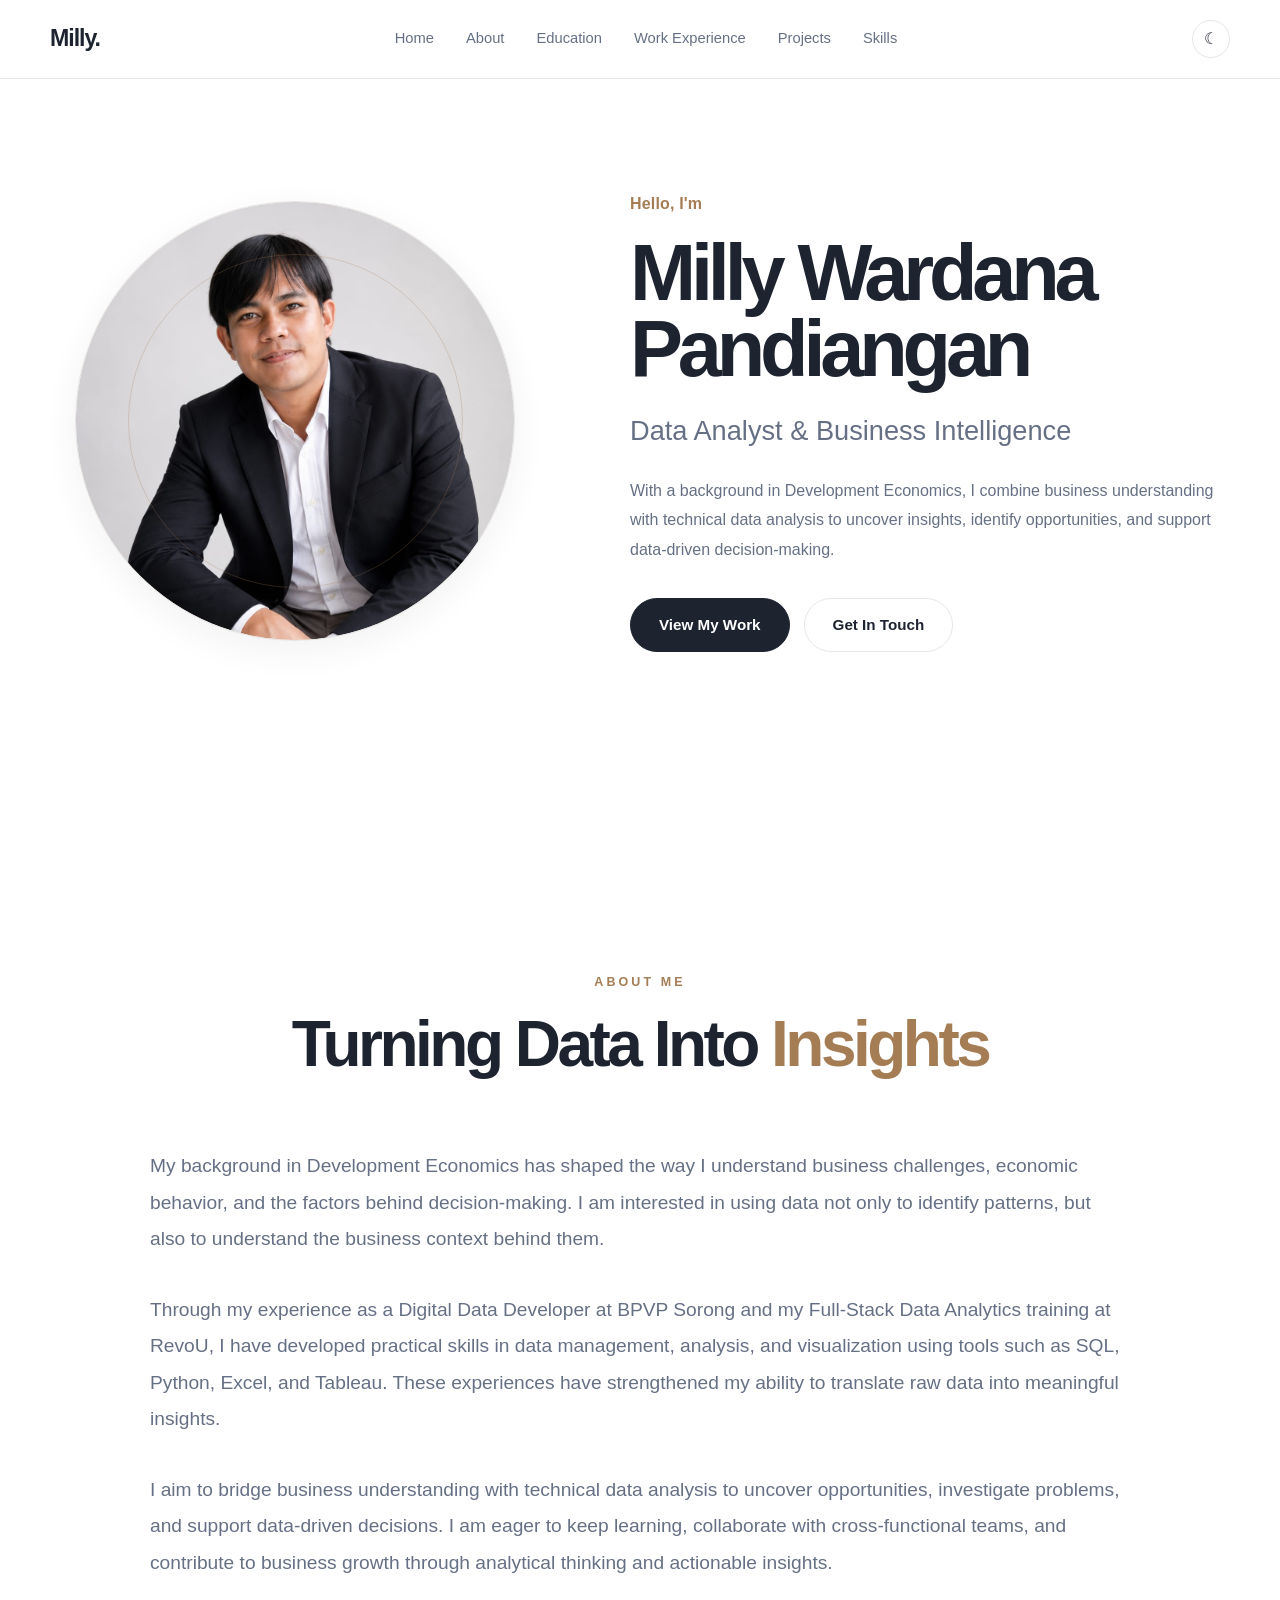
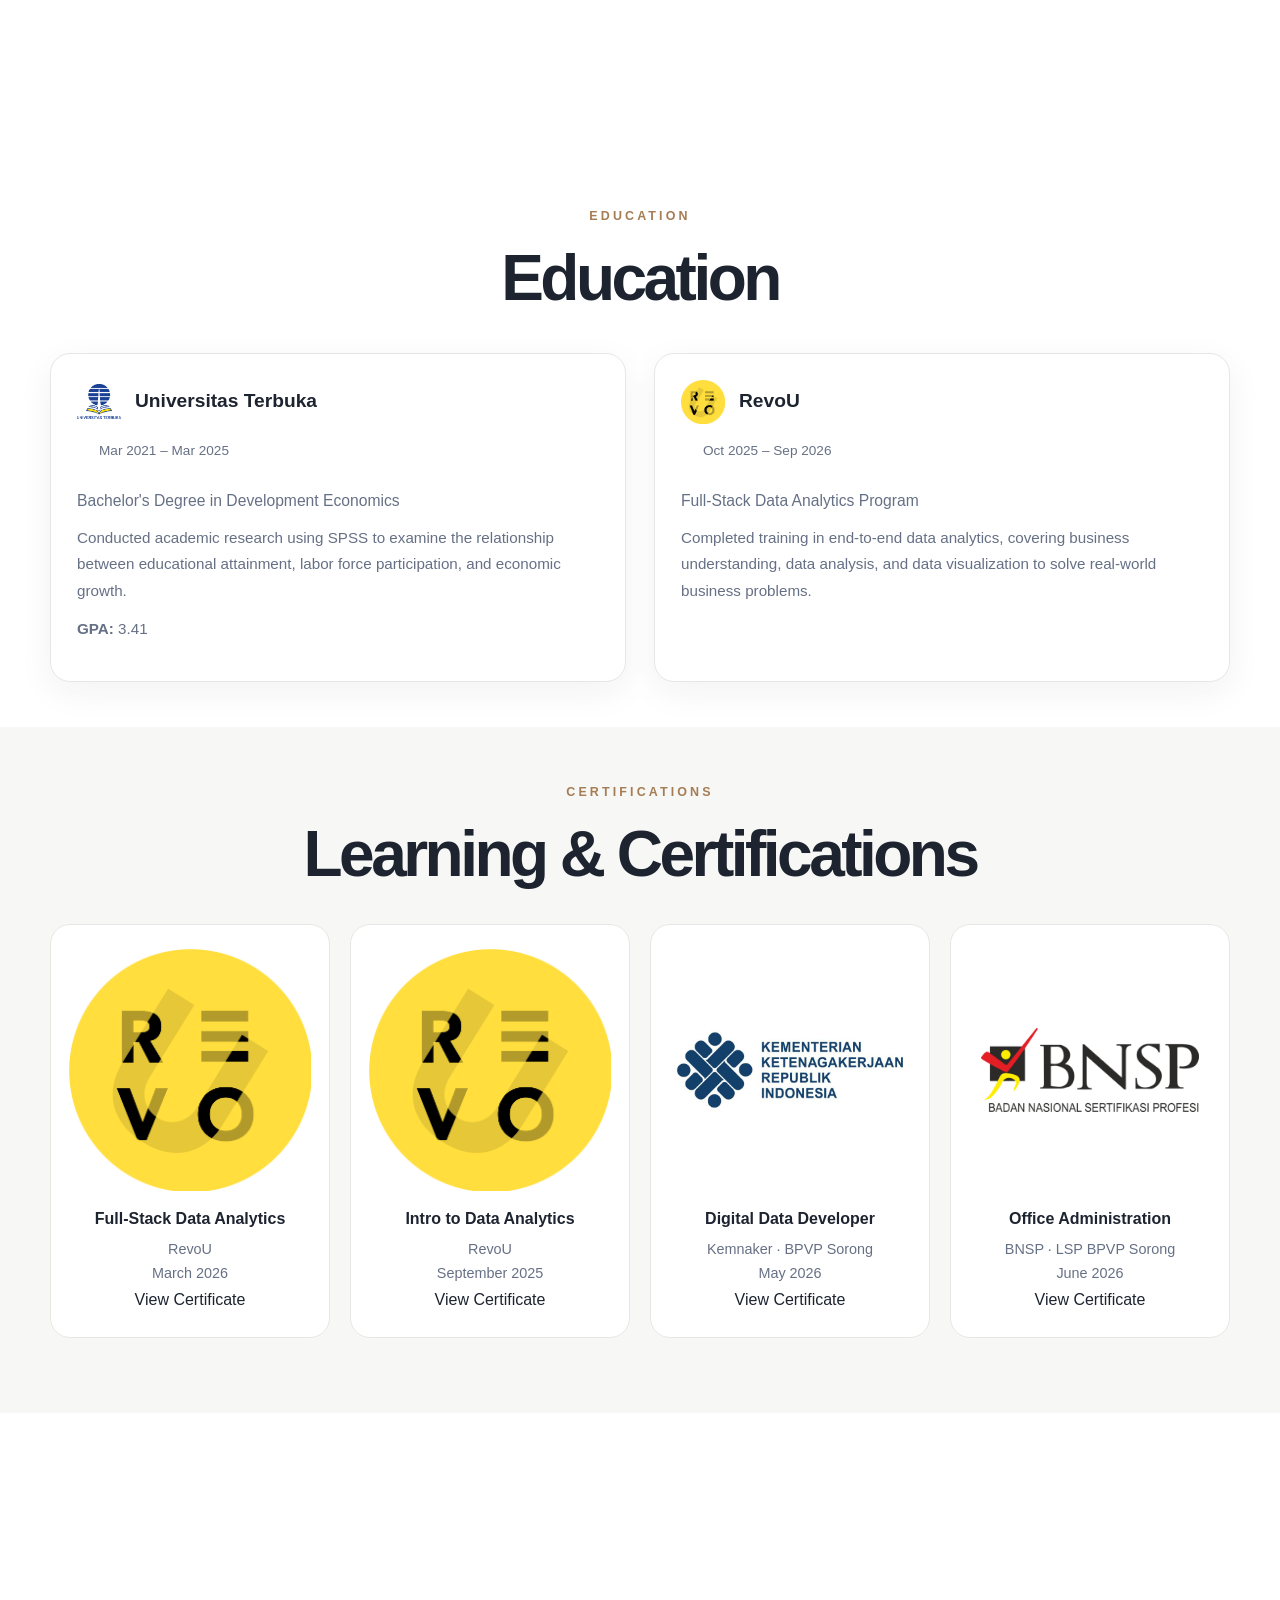
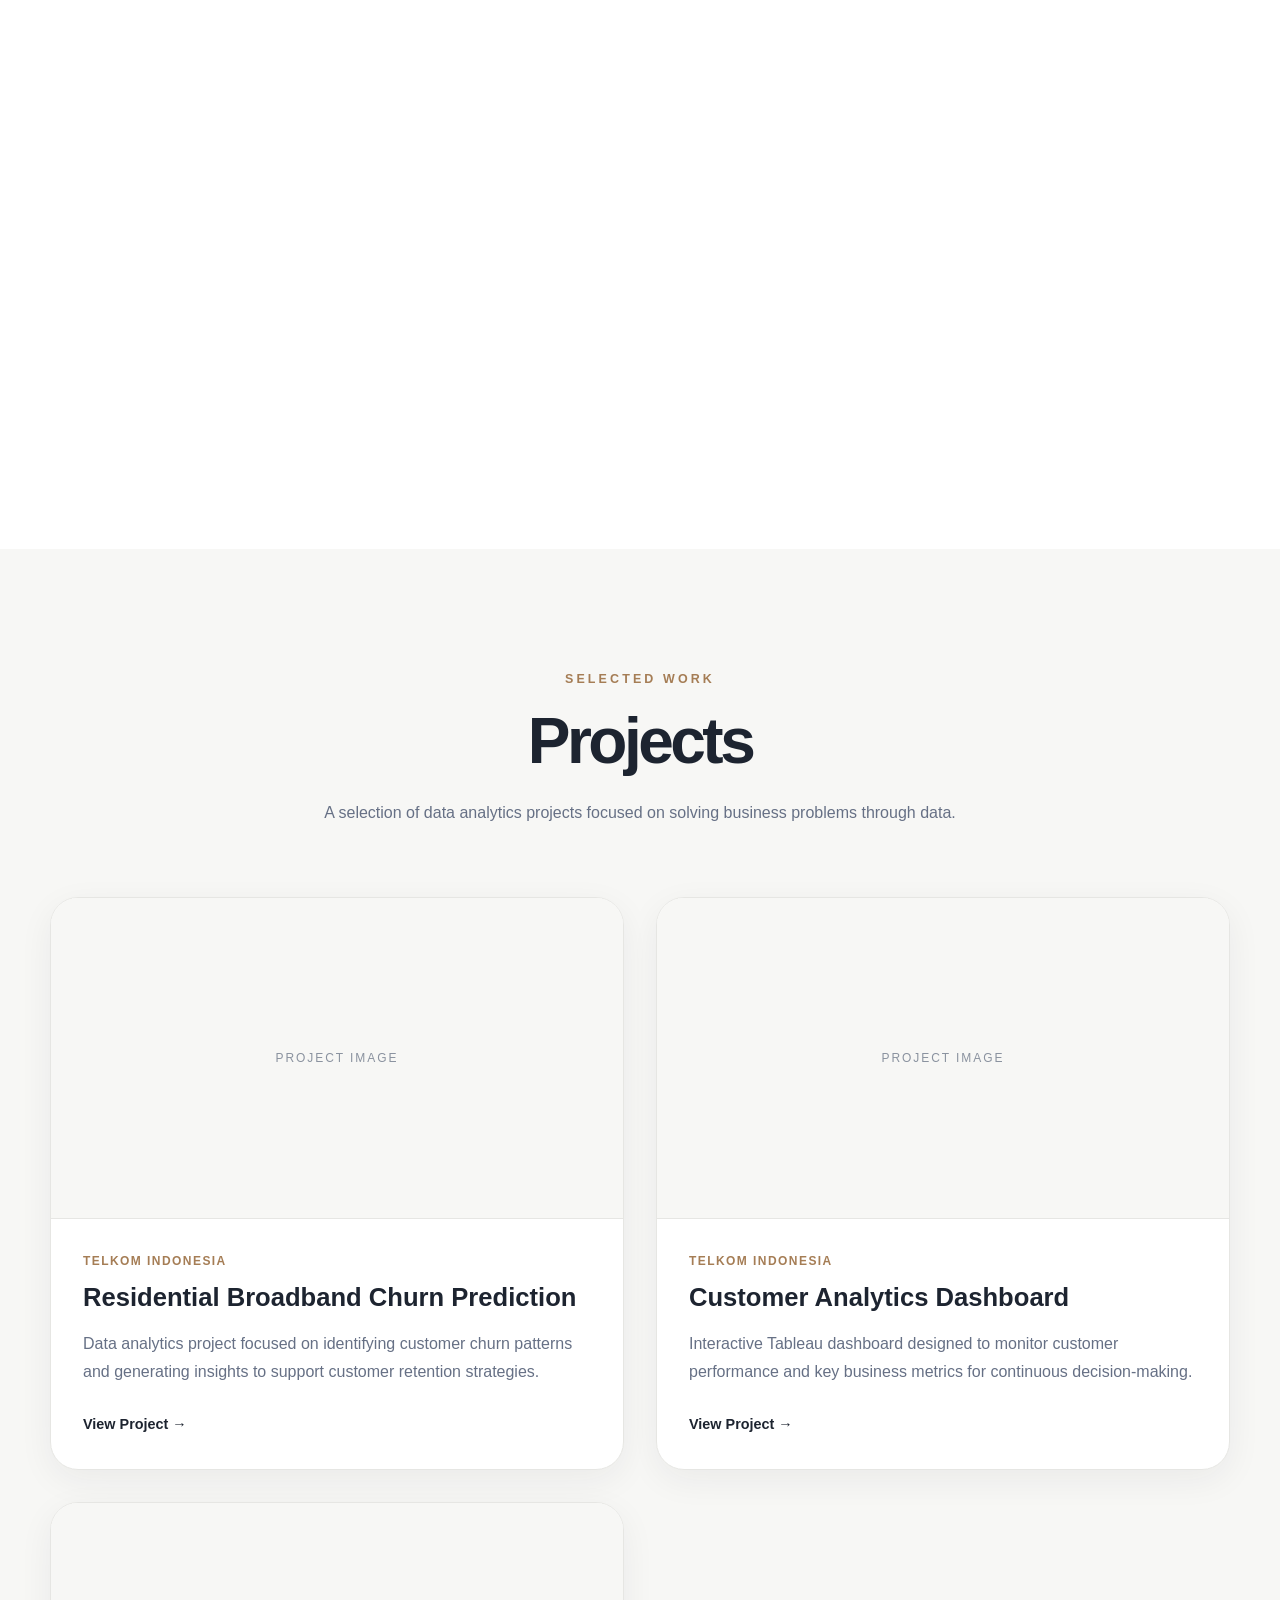
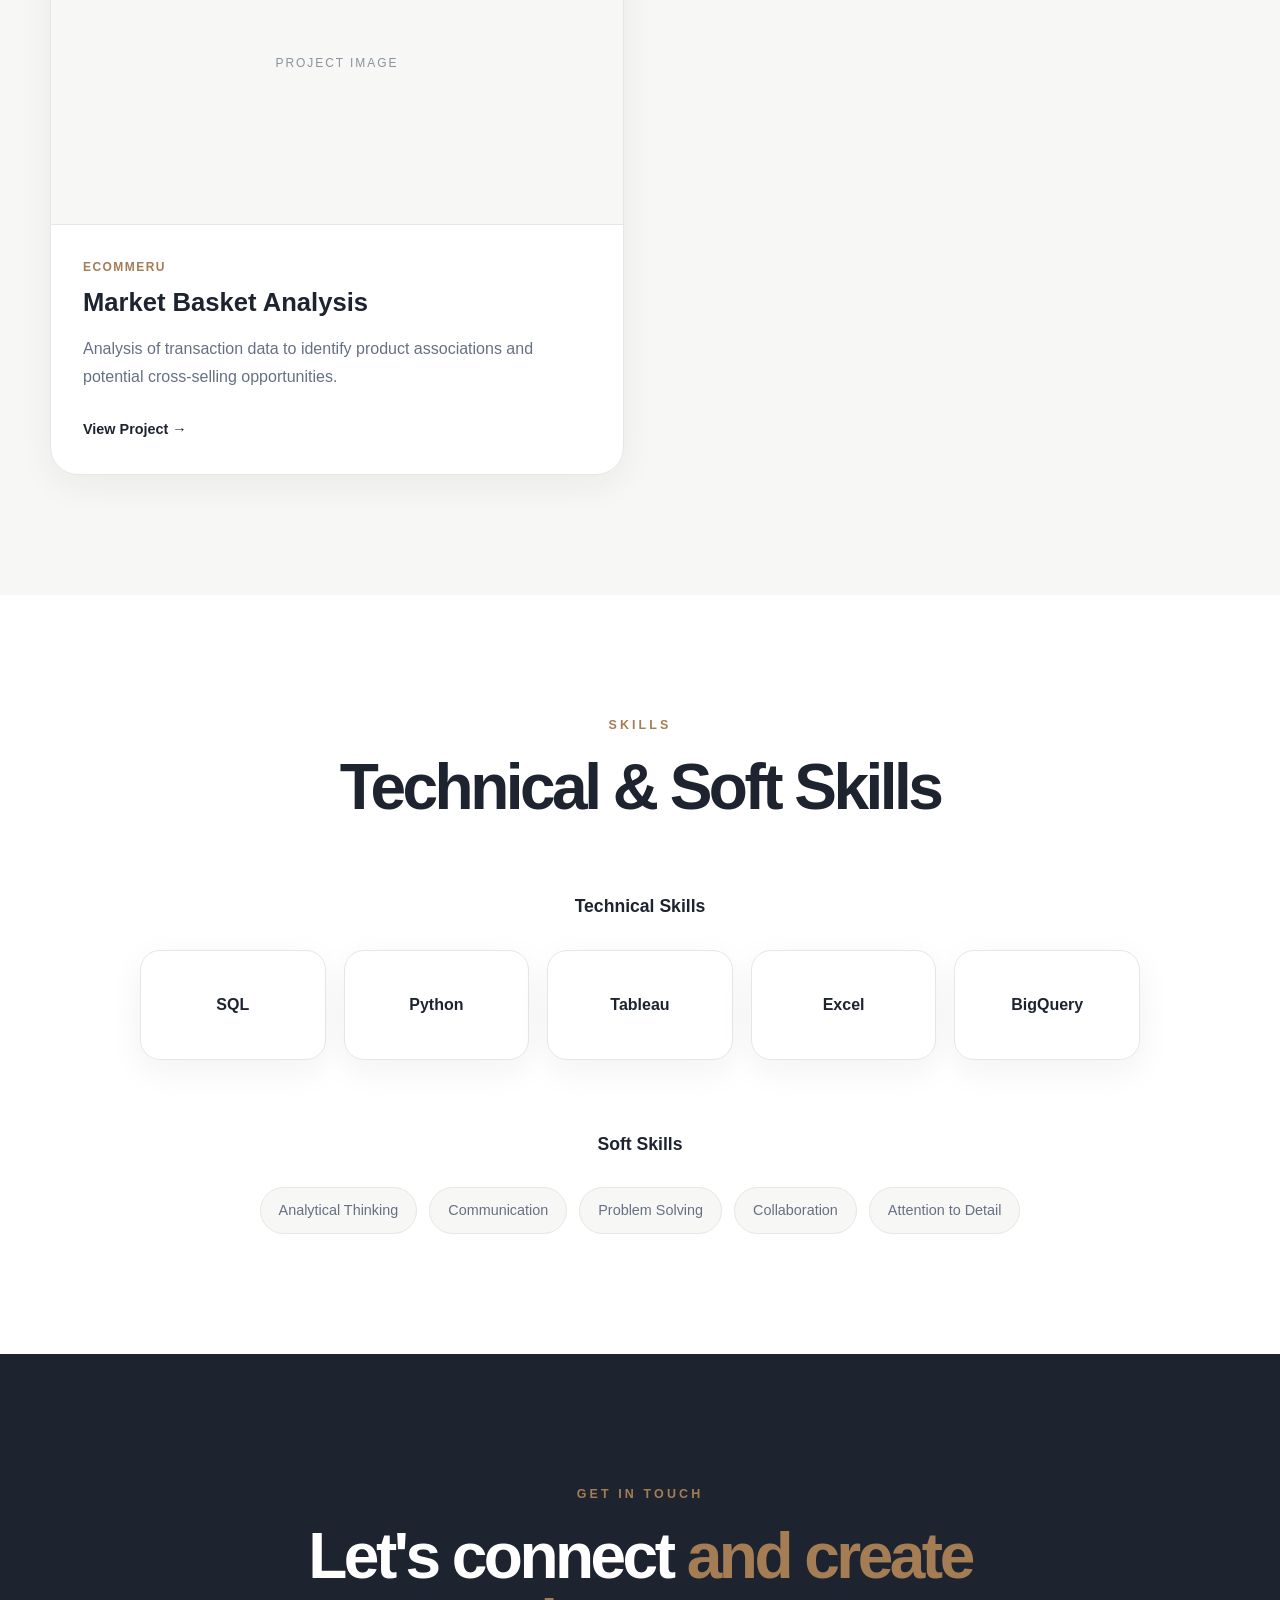
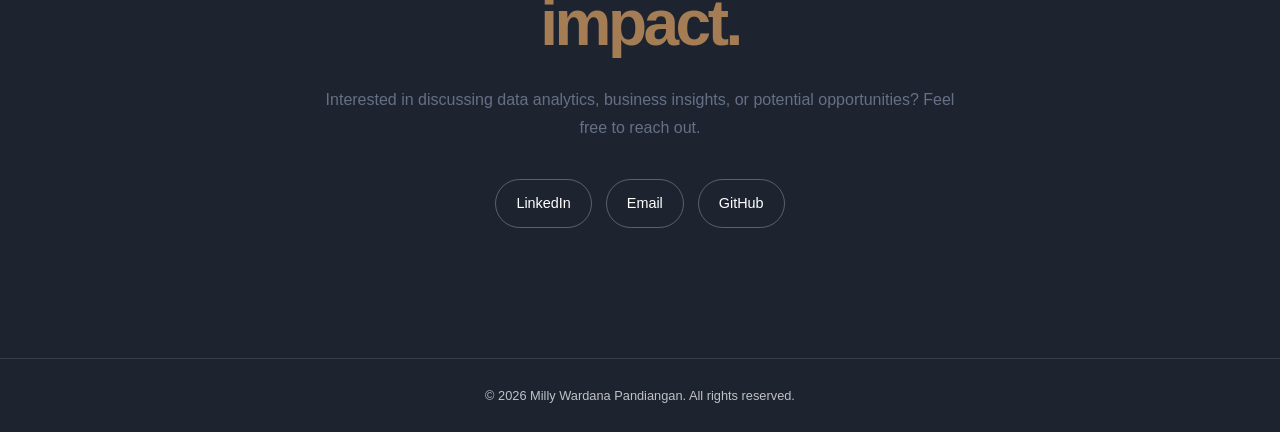
==== index.html @ 0e7d78d5 "Add four certification cards" ====
<!DOCTYPE html>
<html lang="en">

<head>
    <meta charset="UTF-8">

    <meta
        name="viewport"
        content="width=device-width, initial-scale=1.0"
    >

    <meta
        name="description"
        content="Milly Wardana Pandiangan — Data Analyst and Business Analytics portfolio."
    >

    <title>
        Milly Wardana Pandiangan | Data Analyst
    </title>

    <link rel="stylesheet" href="css/style.css">
</head>


<body>

    <!-- =========================================
         NAVIGATION
    ========================================== -->

    <header class="site-header">

        <nav class="navbar">

            <a href="#home" class="logo">
                Milly.
            </a>


            <div class="nav-links" id="navLinks">

                <a href="#home">Home</a>

                <a href="#about">About</a>

                <a href="#education">Education</a>

                <a href="#experience">
                    Work Experience
                </a>

                <a href="#projects">Projects</a>

                <a href="#skills">Skills</a>

            </div>


            <div class="nav-actions">

                <!-- Theme Toggle -->

                <button
                    class="theme-toggle"
                    id="themeToggle"
                    type="button"
                    aria-label="Toggle dark mode"
                >
                    <span class="theme-icon">☾</span>
                </button>


                <!-- Mobile Menu -->

                <button
                    class="menu-toggle"
                    id="menuToggle"
                    type="button"
                    aria-label="Open navigation menu"
                    aria-expanded="false"
                >
                    <span></span>
                    <span></span>
                    <span></span>
                </button>

            </div>

        </nav>

    </header>



    <!-- =========================================
         MAIN CONTENT
    ========================================== -->

    <main>


        <!-- =====================================
             HOME
        ====================================== -->

        <section
            id="home"
            class="hero section"
        >

            <div class="hero-visual">

              <div class="hero-photo">
    <img
        src="assets/images/profile.jpeg"
        alt="Milly Wardana Pandiangan"
        class="profile-image"
    >
</div>

            </div>


            <div class="hero-content">

                
                <p class="hero-greeting">
                    Hello, I'm
                </p>
                
                <h1>
                    Milly Wardana
                    <span>Pandiangan</span>
                </h1>
                
                <h2>
                    Data Analyst &amp; Business Intelligence
                </h2>
                
                <p class="hero-description">
                    With a background in Development Economics, I combine
                    business understanding with technical data analysis
                    to uncover insights, identify opportunities, and
                    support data-driven decision-making.
                </p>


                <div class="hero-actions">

                    <a
                        href="#projects"
                        class="button button-primary"
                    >
                        View My Work
                    </a>


                    <a
                        href="#contact"
                        class="button button-secondary"
                    >
                        Get In Touch
                    </a>

                </div>

            </div>

        </section>


        
        <!-- =====================================
                     ABOUT
            ====================================== -->
        
        <section
            id="about"
            class="section about-section"
        >
        
            <div class="section-heading">
        
                <p class="section-label">
                    ABOUT ME
                </p>
        
                <h2>
                    Turning Data Into
                    <span>Insights</span>
                </h2>
        
            </div>
        
            <div class="about-content">
        
                <p>
                    My background in Development Economics has shaped the way
                    I understand business challenges, economic behavior, and
                    the factors behind decision-making. I am interested in
                    using data not only to identify patterns, but also to
                    understand the business context behind them.
                </p>
        
                <p>
                    Through my experience as a Digital Data Developer at
                    BPVP Sorong and my Full-Stack Data Analytics training
                    at RevoU, I have developed practical skills in data
                    management, analysis, and visualization using tools such
                    as SQL, Python, Excel, and Tableau. These experiences
                    have strengthened my ability to translate raw data
                    into meaningful insights.
                </p>
        
                <p>
                    I aim to bridge business understanding with technical
                    data analysis to uncover opportunities, investigate
                    problems, and support data-driven decisions. I am eager
                    to keep learning, collaborate with cross-functional
                    teams, and contribute to business growth through
                    analytical thinking and actionable insights.
                </p>
        
            </div>
        
        </section>

        
        <!-- =====================================
                     EDUCATION
        ===================================== -->
        
        <section
            id="education"
            class="section education-section"
        >
        
            <div class="section-heading">
        
                <p class="section-label">
                    EDUCATION
                </p>
        
                <h2>
                    Education
                </h2>
        
            </div>
        
            <div class="education-grid">
        
                <!-- UNIVERSITAS TERBUKA -->
        
                <article class="education-card">
                
                    <div class="card-content">
                
                        <div class="education-institution">
                
                            <img
                                src="assets/images/2549px-Logo_Universitas_Terbuka.svg.png"
                                alt="Universitas Terbuka logo"
                                class="education-logo"
                            >
                
                            <p class="card-institution">
                                Universitas Terbuka
                            </p>
                
                        </div>
                
                        <div class="card-top">
                
                            <span class="card-period">
                                <i class="fa-regular fa-calendar-days"
                                   aria-hidden="true"></i>
                                Mar 2021 – Mar 2025
                            </span>
                
                        </div>
                
                        <h3>
                            Bachelor's Degree in Development Economics
                        </h3>
                
                        <p class="card-description">
                            Conducted academic research using SPSS to
                            examine the relationship between educational
                            attainment, labor force participation, and
                            economic growth.
                        </p>
                
                        <p class="card-description">
                            <strong>GPA:</strong> 3.41
                        </p>
                
                    </div>
                
                </article>
        
        
                <!-- REVOU -->
        
                <article class="education-card">
        
                    <div class="card-content">
        
                        <div class="education-institution">
        
                            <img
                                src="assets/images/Logo-RevoU-5.png"
                                alt="RevoU logo"
                                class="education-logo"
                            >
        
                            <p class="card-institution">
                                RevoU
                            </p>
        
                        </div>

                         <div class="card-top">
        
                        <span class="card-period">
                            <i class="fa-regular fa-calendar-days"
                               aria-hidden="true"></i>
                            Oct 2025 – Sep 2026
                        </span>
        
                    </div>
        
                        <h3>
                            Full-Stack Data Analytics Program
                        </h3>
        
                        <p class="card-description">
                            Completed training in end-to-end data analytics,
                            covering business understanding, data analysis,
                            and data visualization to solve real-world
                            business problems.
                        </p>
        
                    </div>
        
                </article>
        
            </div>
        
        </section>

        
        <!-- =====================================
                     CERTIFICATIONS
        ===================================== -->
        
        <section
            id="certifications"
            class="section certifications-section"
        >
        
            <div class="section-heading">
        
                <p class="section-label">
                    CERTIFICATIONS
                </p>
        
                <h2>
                    Learning &amp;
                    Certifications
                </h2>
        
            </div>
        
            <div class="certifications-grid">
        
                <!-- FULL-STACK DATA ANALYTICS -->
        
                <article class="certification-card">
        
                    <img
                        src="assets/images/Logo-RevoU-5.png"
                        alt="RevoU logo"
                        class="certification-logo"
                    >
        
                    <div class="certification-content">
        
                        <h3>
                            Full-Stack Data Analytics
                        </h3>
        
                        <p class="certification-issuer">
                            RevoU
                        </p>
        
                        <p class="certification-date">
                            March 2026
                        </p>
        
                        <a
                            href="assets/certificates/certificate-fsda-revou.pdf"
                            target="_blank"
                            rel="noopener noreferrer"
                            class="certification-link"
                        >
                            View Certificate
                        </a>
        
                    </div>
        
                </article>
        
        
                <!-- INTRO TO DATA ANALYTICS -->
        
                <article class="certification-card">
        
                    <img
                        src="assets/images/Logo-RevoU-5.png"
                        alt="RevoU logo"
                        class="certification-logo"
                    >
        
                    <div class="certification-content">
        
                        <h3>
                            Intro to Data Analytics
                        </h3>
        
                        <p class="certification-issuer">
                            RevoU
                        </p>
        
                        <p class="certification-date">
                            September 2025
                        </p>
        
                        <a
                            href="assets/certificates/certificate-intro-data-analytics-revou.pdf"
                            target="_blank"
                            rel="noopener noreferrer"
                            class="certification-link"
                        >
                            View Certificate
                        </a>
        
                    </div>
        
                </article>
        
        
                <!-- DIGITAL DATA DEVELOPER -->
        
                <article class="certification-card">
        
                    <img
                        src="assets/images/logo%20kemnaker.jpg"
                        alt="Kemnaker logo"
                        class="certification-logo"
                    >
        
                    <div class="certification-content">
        
                        <h3>
                            Digital Data Developer
                        </h3>
        
                        <p class="certification-issuer">
                            Kemnaker · BPVP Sorong
                        </p>
        
                        <p class="certification-date">
                            May 2026
                        </p>
        
                        <a
                            href="assets/certificates/certificate-digital-data-developer.pdf"
                            target="_blank"
                            rel="noopener noreferrer"
                            class="certification-link"
                        >
                            View Certificate
                        </a>
        
                    </div>
        
                </article>
        
        
                <!-- OFFICE ADMINISTRATION -->
        
                <article class="certification-card">
        
                    <img
                        src="assets/images/logo-bnsp.png"
                        alt="BNSP logo"
                        class="certification-logo"
                    >
        
                    <div class="certification-content">
        
                        <h3>
                            Office Administration
                        </h3>
        
                        <p class="certification-issuer">
                            BNSP · LSP BPVP Sorong
                        </p>
        
                        <p class="certification-date">
                            June 2026
                        </p>
        
                        <a
                            href="assets/certificates/certificate-office-administration-bnsp.pdf"
                            target="_blank"
                            rel="noopener noreferrer"
                            class="certification-link"
                        >
                            View Certificate
                        </a>
        
                    </div>
        
                </article>
        
            </div>
        
        </section>


        <!-- =====================================
             WORK EXPERIENCE
        ====================================== -->

        <section
            id="experience"
            class="section experience-section"
        >

            <div class="section-heading">

                <p class="section-label">
                    WORK EXPERIENCE
                </p>

                <h2>
                    Professional Experience
                </h2>

            </div>


            <div class="experience-list">


                <article class="experience-item">

                    <div class="experience-date">
                        <span>
                            EXPERIENCE
                        </span>
                    </div>


                    <div class="experience-content">

                        <p class="experience-period">
                            National Internship Program
                        </p>

                        <h3>
                            Digital Data Developer
                        </h3>

                        <p class="experience-company">
                            BPVP Sorong — Kementerian Ketenagakerjaan
                        </p>


                        <p class="experience-description">
                            Managed recruitment and training data,
                            supported data-related administrative processes,
                            and analyzed satisfaction survey responses to
                            help stakeholders review service quality trends
                            and participant demographics.
                        </p>

                    </div>

                </article>


            </div>

        </section>



        <!-- =====================================
             PROJECTS
        ====================================== -->

        <section
            id="projects"
            class="section projects-section"
        >

            <div class="section-heading">

                <p class="section-label">
                    SELECTED WORK
                </p>

                <h2>
                    Projects
                </h2>

                <p class="section-description">
                    A selection of data analytics projects focused on
                    solving business problems through data.
                </p>

            </div>


            <div class="projects-grid">


                <!-- Project 1 -->

                <article class="project-card">

                    <div class="project-image">

                        <span>
                            PROJECT IMAGE
                        </span>

                    </div>


                    <div class="project-content">

                        <p class="project-category">
                            Telkom Indonesia
                        </p>

                        <h3>
                            Residential Broadband
                            Churn Prediction
                        </h3>

                        <p>
                            Data analytics project focused on identifying
                            customer churn patterns and generating insights
                            to support customer retention strategies.
                        </p>


                        <a
                            href="#"
                            class="project-link"
                        >
                            View Project →
                        </a>

                    </div>

                </article>



                <!-- Project 2 -->

                <article class="project-card">

                    <div class="project-image">

                        <span>
                            PROJECT IMAGE
                        </span>

                    </div>


                    <div class="project-content">

                        <p class="project-category">
                            Telkom Indonesia
                        </p>

                        <h3>
                            Customer Analytics
                            Dashboard
                        </h3>

                        <p>
                            Interactive Tableau dashboard designed to
                            monitor customer performance and key business
                            metrics for continuous decision-making.
                        </p>


                        <a
                            href="#"
                            class="project-link"
                        >
                            View Project →
                        </a>

                    </div>

                </article>



                <!-- Project 3 -->

                <article class="project-card">

                    <div class="project-image">

                        <span>
                            PROJECT IMAGE
                        </span>

                    </div>


                    <div class="project-content">

                        <p class="project-category">
                            EcommerU
                        </p>

                        <h3>
                            Market Basket Analysis
                        </h3>

                        <p>
                            Analysis of transaction data to identify
                            product associations and potential
                            cross-selling opportunities.
                        </p>


                        <a
                            href="#"
                            class="project-link"
                        >
                            View Project →
                        </a>

                    </div>

                </article>


            </div>

        </section>



        <!-- =====================================
             SKILLS
        ====================================== -->

        <section
            id="skills"
            class="section skills-section"
        >

            <div class="section-heading">

                <p class="section-label">
                    SKILLS
                </p>

                <h2>
                    Technical &amp;
                    Soft Skills
                </h2>

            </div>


            <div class="skills-group">

                <h3>
                    Technical Skills
                </h3>


                <div class="technical-skills">

                    <div class="skill-item">
                        <span>SQL</span>
                    </div>

                    <div class="skill-item">
                        <span>Python</span>
                    </div>

                    <div class="skill-item">
                        <span>Tableau</span>
                    </div>

                    <div class="skill-item">
                        <span>Excel</span>
                    </div>

                    <div class="skill-item">
                        <span>BigQuery</span>
                    </div>

                </div>

            </div>


            <div class="skills-group">

                <h3>
                    Soft Skills
                </h3>


                <div class="soft-skills">

                    <span>
                        Analytical Thinking
                    </span>

                    <span>
                        Communication
                    </span>

                    <span>
                        Problem Solving
                    </span>

                    <span>
                        Collaboration
                    </span>

                    <span>
                        Attention to Detail
                    </span>

                </div>

            </div>

        </section>



        <!-- =====================================
             CONTACT
        ====================================== -->

        <section
            id="contact"
            class="contact-section"
        >

            <div class="contact-content">

                <p class="section-label">
                    GET IN TOUCH
                </p>


                <h2>
                    Let's connect
                    <span>and create impact.</span>
                </h2>


                <p>
                    Interested in discussing data analytics,
                    business insights, or potential opportunities?
                    Feel free to reach out.
                </p>


                <div class="contact-links">

                    <a
                        href="https://www.linkedin.com/in/millypandiangan"
                        target="_blank"
                        rel="noopener noreferrer"
                    >
                        LinkedIn
                    </a>


                    <a
                        href="mailto:your-email@example.com"
                    >
                        Email
                    </a>


                    <a
                        href="https://github.com/millypandiangan-coder"
                        target="_blank"
                        rel="noopener noreferrer"
                    >
                        GitHub
                    </a>

                </div>

            </div>

        </section>

    </main>



    <!-- =========================================
         FOOTER
    ========================================== -->

    <footer class="site-footer">

        <p>
            © 2026 Milly Wardana Pandiangan.
            All rights reserved.
        </p>

    </footer>



    <!-- =========================================
         JAVASCRIPT
    ========================================== -->

    <script src="js/script.js"></script>

</body>

</html>
---- css/style.css ----
/* =========================================
   MILLY PORTFOLIO
   DESIGN SYSTEM
========================================= */


/* =========================================
   1. ROOT VARIABLES — LIGHT MODE
========================================= */

:root {

    /* ---------- Colors ---------- */

    --bg-main: #ffffff;
    --bg-soft: #f7f7f5;
    --bg-card: #ffffff;

    --text-main: #1d2430;
    --text-soft: #667085;
    --text-light: #8a929f;

    --accent: #a57d55;
    --accent-soft: #f1e9df;

    --border: #e6e6e3;

    --nav-bg: rgba(255, 255, 255, 0.92);


    /* ---------- Shadows ---------- */

    --shadow-soft:
        0 10px 35px rgba(29, 36, 48, 0.06);

    --shadow-card:
        0 14px 40px rgba(29, 36, 48, 0.08);


    /* ---------- Layout ---------- */

    --container-width: 1180px;

    --section-padding: 120px;


    /* ---------- Radius ---------- */

    --radius-small: 12px;
    --radius-medium: 20px;
    --radius-large: 28px;


    /* ---------- Transition ---------- */

    --transition:
        0.3s ease;

}



/* =========================================
   2. DARK MODE VARIABLES
========================================= */

body.dark-mode {

    --bg-main: #111318;
    --bg-soft: #181b21;
    --bg-card: #1b1f26;

    --text-main: #f4f5f7;
    --text-soft: #aeb4bf;
    --text-light: #7f8793;

    --accent: #c59a6b;
    --accent-soft: #2b241e;

    --border: #2a2f38;

    --nav-bg: rgba(17, 19, 24, 0.92);


    --shadow-soft:
        0 10px 35px rgba(0, 0, 0, 0.18);

    --shadow-card:
        0 14px 40px rgba(0, 0, 0, 0.25);
}



/* =========================================
   3. RESET
========================================= */

* {
    margin: 0;
    padding: 0;
    box-sizing: border-box;
}


html {
    scroll-behavior: smooth;
}


body {

    font-family:
        Inter,
        -apple-system,
        BlinkMacSystemFont,
        "Segoe UI",
        sans-serif;

    background: var(--bg-main);

    color: var(--text-main);

    line-height: 1.7;

    transition:
        background-color 0.35s ease,
        color 0.35s ease;
}


body,
button,
a {
    transition:
        background-color 0.3s ease,
        color 0.3s ease,
        border-color 0.3s ease,
        transform 0.3s ease;
}


img {
    display: block;
    max-width: 100%;
}


a {
    color: inherit;
    text-decoration: none;
}


button {
    border: none;
    background: none;
    font: inherit;
    cursor: pointer;
}



/* =========================================
   4. GLOBAL CONTAINER
========================================= */

.navbar,
.section,
.contact-content,
.site-footer {

    width: min(
        calc(100% - 64px),
        var(--container-width)
    );

    margin-left: auto;
    margin-right: auto;
}



/* =========================================
   5. NAVIGATION
========================================= */

.site-header {
    position: fixed;

    top: 0;
    left: 0;

    width: 100%;

    z-index: 1000;

    background: var(--nav-bg);

    backdrop-filter: blur(14px);
    -webkit-backdrop-filter: blur(14px);

    border-bottom: 1px solid var(--border);

    transition:
        background-color 0.3s ease,
        border-color 0.3s ease;
}


/* ---------- NAVBAR ---------- */

.navbar {
    min-height: 78px;

    display: flex;
    align-items: center;
    justify-content: space-between;
}


/* ---------- LOGO ---------- */

.logo {
    display: inline-block;

    font-size: 1.45rem;
    font-weight: 700;

    letter-spacing: -0.045em;

    color: var(--text-main);

    transition:
        color 0.3s ease,
        transform 0.3s ease;
}

.logo:hover {
    color: var(--accent);

    transform: translateY(-1px);
}


/* ---------- NAVIGATION LINKS ---------- */

.nav-links {
    display: flex;
    align-items: center;

    gap: 32px;
}

.nav-links a {
    position: relative;

    padding: 8px 0;

    color: var(--text-soft);

    font-size: 0.92rem;
    font-weight: 500;

    transition:
        color 0.3s ease;
}

.nav-links a::after {
    content: "";

    position: absolute;

    left: 0;
    bottom: 0;

    width: 0;
    height: 1.5px;

    background: var(--accent);

    transition:
        width 0.3s ease;
}

.nav-links a:hover {
    color: var(--text-main);
}

.nav-links a:hover::after {
    width: 100%;
}


/* ---------- NAVIGATION ACTIONS ---------- */

.nav-actions {
    display: flex;

    align-items: center;

    gap: 10px;
}


/* ---------- THEME TOGGLE ---------- */

.theme-toggle {
    width: 38px;
    height: 38px;

    display: flex;
    align-items: center;
    justify-content: center;

    border: 1px solid var(--border);

    border-radius: 50%;

    background: transparent;

    color: var(--text-main);

    font-size: 1rem;

    cursor: pointer;

    transition:
        color 0.3s ease,
        border-color 0.3s ease,
        background-color 0.3s ease,
        transform 0.3s ease;
}

.theme-toggle:hover {
    color: var(--accent);

    border-color: var(--accent);

    background: var(--accent-soft);

    transform: translateY(-2px);
}

.theme-icon {
    line-height: 1;

    transition:
        transform 0.3s ease;
}


/* ---------- MOBILE MENU BUTTON ---------- */

.menu-toggle {
    display: none;

    width: 40px;
    height: 40px;

    align-items: center;
    justify-content: center;

    flex-direction: column;

    gap: 5px;

    border: 1px solid var(--border);

    border-radius: 50%;

    background: transparent;

    cursor: pointer;

    transition:
        border-color 0.3s ease,
        background-color 0.3s ease;
}

.menu-toggle:hover {
    border-color: var(--accent);

    background: var(--accent-soft);
}

.menu-toggle span {
    width: 17px;
    height: 1.5px;

    background: var(--text-main);

    transition:
        transform 0.3s ease,
        opacity 0.3s ease;
}


/* =========================================
   6. GLOBAL SECTION
========================================= */

.section {

    padding-top: var(--section-padding);

    padding-bottom: var(--section-padding);
}


.section-heading {

    text-align: center;

    margin-bottom: 70px;
}


.section-label {

    margin-bottom: 18px;

    color: var(--accent);

    font-size: 0.78rem;

    font-weight: 700;

    letter-spacing: 0.25em;
}


.section-heading h2 {

    font-size:
        clamp(2.6rem, 5vw, 4.4rem);

    line-height: 1.05;

    letter-spacing: -0.055em;

    color: var(--text-main);
}


.section-heading h2 span {
    color: var(--accent);
}


.section-description {

    max-width: 650px;

    margin: 24px auto 0;

    color: var(--text-soft);

    font-size: 1rem;
}



/* =========================================
   7. BUTTONS
========================================= */

.button {

    display: inline-flex;

    align-items: center;
    justify-content: center;

    min-height: 54px;

    padding:
        0 28px;

    border-radius: 999px;

    font-size: 0.95rem;

    font-weight: 600;
}


.button-primary {

    background: var(--text-main);

    color: var(--bg-main);

    border:
        1px solid var(--text-main);
}


.button-primary:hover {

    background: var(--accent);

    border-color: var(--accent);

    transform: translateY(-3px);
}


.button-secondary {

    background: transparent;

    color: var(--text-main);

    border:
        1px solid var(--border);
}


.button-secondary:hover {

    border-color: var(--accent);

    color: var(--accent);

    transform: translateY(-3px);
}



/* =========================================
   8. HERO
========================================= */

.hero {
    min-height: calc(100vh - 78px);

    display: grid;

    grid-template-columns:
        minmax(320px, 0.9fr)
        minmax(420px, 1.1fr);

    align-items: center;

    gap: clamp(50px, 7vw, 100px);

    padding-top: 110px;
    padding-bottom: 90px;
}


/* ---------- HERO VISUAL ---------- */

.hero-visual {
    position: relative;

    display: flex;

    align-items: center;
    justify-content: center;

    order: 1;
}



.hero-photo {
    position: relative;
    width: min(440px, 100%);
    aspect-ratio: 1 / 1;

    display: flex;
    align-items: center;
    justify-content: center;

    border-radius: 50%;
    background: var(--bg-soft);
    border: 1px solid var(--border);
    box-shadow: var(--shadow-soft);

    overflow: hidden;

    transition:
        transform 0.5s ease,
        box-shadow 0.5s ease;
}



/* Outer decorative ring */


.hero-photo::before {
    content: "";

    position: absolute;
    width: 76%;
    height: 76%;

    border-radius: 50%;
    border: 1px solid var(--accent);

    opacity: 0.25;
    pointer-events: none;
}



/* Subtle outer glow */

.hero-photo::after {
    content: "";

    position: absolute;

    inset: -14px;

    border-radius: 50%;

    border: 1px solid var(--border);

    opacity: 0.5;

    z-index: -1;
}


.hero-photo:hover {
    transform: translateY(-6px);

    box-shadow: var(--shadow-card);
}


.hero-photo:hover::before {
    transform: scale(1.035);

    opacity: 0.5;
}


.hero-photo span {
    position: relative;

    z-index: 1;

    color: var(--text-light);

    font-size: 0.78rem;

    font-weight: 500;

    letter-spacing: 0.2em;

    text-transform: uppercase;
}


/* ---------- PROFILE IMAGE ---------- */

.hero-photo {
    overflow: hidden;
}


.profile-image {
    width: 100%;
    height: 100%;
    display: block;

    object-fit: cover;
    object-position: center 25%;

    border-radius: 50%;
}


/* ---------- HERO CONTENT ---------- */

.hero-content {
    order: 2;

    max-width: 700px;
}


.hero-greeting {
    margin-bottom: 18px;

    color: var(--accent);

    font-size: 1rem;

    font-weight: 600;

    letter-spacing: 0.01em;
}


.hero-content h1 {
    margin-bottom: 24px;

    color: var(--text-main);

    font-size:
        clamp(3.7rem, 6.2vw, 6.2rem);

    font-weight: 700;

    line-height: 0.96;

    letter-spacing: -0.065em;
}


.hero-content h1 span {
    display: block;
}


.hero-content h2 {
    margin-bottom: 26px;

    color: var(--text-soft);

    font-size:
        clamp(1.25rem, 2.2vw, 1.7rem);

    font-weight: 500;

    line-height: 1.4;
}


.hero-description {
    max-width: 620px;

    margin-bottom: 34px;

    color: var(--text-soft);

    font-size: 1rem;

    line-height: 1.85;
}


/* ---------- HERO ACTIONS ---------- */

.hero-actions {
    display: flex;

    align-items: center;

    gap: 14px;

    flex-wrap: wrap;
}


/* ---------- HERO ENTRANCE PREPARATION ---------- */

.hero-visual,
.hero-content {
    will-change: transform, opacity;
}



/* =========================================
   9. ABOUT
========================================= */

.about-section {

    padding-top: 150px;

    padding-bottom: 150px;
}


.about-content {

    max-width: 980px;

    margin: 0 auto;
}


.about-content p {

    margin-bottom: 34px;

    color: var(--text-soft);

    font-size:
        clamp(1.05rem, 1.5vw, 1.25rem);

    line-height: 1.9;
}


.about-content p:last-child {
    margin-bottom: 0;
}




/* =========================================
   10. EDUCATION
========================================= */

.education-grid {
    display: grid;
    grid-template-columns: repeat(2, minmax(0, 1fr));
    gap: 28px;
    align-items: stretch;
}

.education-card {
    padding: 32px;
    background: var(--bg-card);
    border: 1px solid var(--border);
    border-radius: var(--radius-medium);
    box-shadow: var(--shadow-soft);

    display: flex;
    flex-direction: column;

    transition:
        transform 0.35s ease,
        box-shadow 0.35s ease,
        border-color 0.35s ease;
}

.education-card:hover {
    transform: translateY(-5px);
    box-shadow: var(--shadow-card);
    border-color: color-mix(
        in srgb,
        var(--accent) 45%,
        var(--border)
    );
}


.card-top {
    margin-bottom: 20px;
}

.card-period {
    display: inline-flex;
    align-items: center;
    gap: 8px;

    padding: 9px 14px;

    color: var(--text-soft);
    background: var(--bg-section);

    border-radius: 999px;

    font-size: 0.85rem;
    font-weight: 500;
    letter-spacing: 0;
    line-height: 1.4;
}

.card-period i {
    font-size: 1rem;
    color: var(--text-main);
}

.education-institution {
    display: flex;
    align-items: center;
    gap: 14px;
    margin-bottom: 12px;
}

.education-logo {
    width: 48px;
    height: 48px;
    flex-shrink: 0;
    object-fit: contain;
}

.education-institution .card-institution {
    margin-bottom: 0;
    color: var(--text-main);
    font-size: 1.3rem;
    font-weight: 700;
    line-height: 1.4;
}

.education-card .card-content h3 {
    margin-bottom: 14px;
    color: var(--text-soft);
    font-size: 0.98rem;
    font-weight: 500;
    line-height: 1.5;
}


.card-content h3 {
    margin-bottom: 10px;
    color: var(--text-main);
    font-size: 1.3rem;
    line-height: 1.4;
}

.card-institution {
    margin-bottom: 16px;
    color: var(--accent);
    font-weight: 600;
}

.card-description {
    margin-bottom: 16px;
    color: var(--text-soft);
    font-size: 0.95rem;
    line-height: 1.75;
}


/* =========================================
   11. CERTIFICATIONS
========================================= */

.certifications-section {

    background: var(--bg-soft);

    width: 100%;

    max-width: none;

    padding-left: max(
        32px,
        calc((100vw - var(--container-width)) / 2)
    );

    padding-right: max(
        32px,
        calc((100vw - var(--container-width)) / 2)
    );
}


.certifications-grid {

    display: grid;

    grid-template-columns:
        repeat(3, 1fr);

    gap: 24px;
}


.certification-card {

    display: flex;

    align-items: center;

    gap: 20px;

    padding: 28px;

    background: var(--bg-card);

    border:
        1px solid var(--border);

    border-radius: var(--radius-medium);

    transition:
        transform 0.3s ease,
        box-shadow 0.3s ease;
}


.certification-card:hover {

    transform: translateY(-6px);

    box-shadow: var(--shadow-card);
}


.certification-icon {

    width: 52px;
    height: 52px;

    flex-shrink: 0;

    display: flex;

    align-items: center;
    justify-content: center;

    border-radius: 14px;

    background: var(--accent-soft);

    color: var(--accent);

    font-size: 0.7rem;

    font-weight: 700;
}


.certification-card h3 {

    margin-bottom: 4px;

    color: var(--text-main);

    font-size: 1rem;
}


.certification-card p {

    color: var(--text-soft);

    font-size: 0.9rem;
}



/* =========================================
   12. WORK EXPERIENCE
========================================= */

.experience-list {

    max-width: 1000px;

    margin: 0 auto;
}


.experience-item {

    display: grid;

    grid-template-columns:
        180px 1fr;

    gap: 45px;

    padding: 50px;

    background: var(--bg-card);

    border:
        1px solid var(--border);

    border-radius: var(--radius-large);

    box-shadow: var(--shadow-soft);
}


.experience-date span {

    color: var(--accent);

    font-size: 0.75rem;

    font-weight: 700;

    letter-spacing: 0.18em;
}


.experience-period {

    margin-bottom: 8px;

    color: var(--text-light);

    font-size: 0.9rem;
}


.experience-content h3 {

    margin-bottom: 7px;

    color: var(--text-main);

    font-size:
        clamp(1.6rem, 3vw, 2.1rem);

    line-height: 1.2;
}


.experience-company {

    margin-bottom: 22px;

    color: var(--accent);

    font-weight: 600;
}


.experience-description {

    color: var(--text-soft);

    line-height: 1.85;
}



/* =========================================
   13. PROJECTS
========================================= */

.projects-section {

    background: var(--bg-soft);

    width: 100%;

    max-width: none;

    padding-left: max(
        32px,
        calc((100vw - var(--container-width)) / 2)
    );

    padding-right: max(
        32px,
        calc((100vw - var(--container-width)) / 2)
    );
}


.projects-grid {

    display: grid;

    grid-template-columns:
        repeat(2, 1fr);

    gap: 32px;
}


.project-card {

    overflow: hidden;

    background: var(--bg-card);

    border:
        1px solid var(--border);

    border-radius: var(--radius-large);

    box-shadow: var(--shadow-soft);

    transition:
        transform 0.35s ease,
        box-shadow 0.35s ease;
}


.project-card:hover {

    transform: translateY(-8px);

    box-shadow: var(--shadow-card);
}


.project-image {

    aspect-ratio: 16 / 9;

    display: flex;

    align-items: center;
    justify-content: center;

    background: var(--bg-soft);

    border-bottom:
        1px solid var(--border);

    color: var(--text-light);

    font-size: 0.75rem;

    letter-spacing: 0.16em;
}


.project-content {

    padding: 32px;
}


.project-category {

    margin-bottom: 10px;

    color: var(--accent);

    font-size: 0.75rem;

    font-weight: 700;

    letter-spacing: 0.12em;

    text-transform: uppercase;
}


.project-content h3 {

    margin-bottom: 16px;

    color: var(--text-main);

    font-size: 1.6rem;

    line-height: 1.25;
}


.project-content > p:not(.project-category) {

    margin-bottom: 24px;

    color: var(--text-soft);

    line-height: 1.75;
}


.project-link {

    display: inline-flex;

    align-items: center;

    color: var(--text-main);

    font-size: 0.9rem;

    font-weight: 600;
}


.project-link:hover {
    color: var(--accent);
}



/* =========================================
   14. SKILLS
========================================= */

.skills-group {

    max-width: 1000px;

    margin: 0 auto 70px;
}


.skills-group:last-child {
    margin-bottom: 0;
}


.skills-group h3 {

    margin-bottom: 28px;

    color: var(--text-main);

    font-size: 1.1rem;

    text-align: center;
}


.technical-skills {

    display: grid;

    grid-template-columns:
        repeat(5, 1fr);

    gap: 18px;
}


.skill-item {

    min-height: 110px;

    display: flex;

    align-items: center;
    justify-content: center;

    background: var(--bg-card);

    border:
        1px solid var(--border);

    border-radius: var(--radius-medium);

    color: var(--text-main);

    font-weight: 600;

    box-shadow: var(--shadow-soft);

    transition:
        transform 0.3s ease,
        border-color 0.3s ease;
}


.skill-item:hover {

    transform: translateY(-6px);

    border-color: var(--accent);

    color: var(--accent);
}


.soft-skills {

    display: flex;

    justify-content: center;

    flex-wrap: wrap;

    gap: 12px;
}


.soft-skills span {

    padding:
        10px 18px;

    border:
        1px solid var(--border);

    border-radius: 999px;

    background: var(--bg-soft);

    color: var(--text-soft);

    font-size: 0.9rem;
}



/* =========================================
   15. CONTACT
========================================= */

.contact-section {
    width: 100%;
    padding: 130px 32px;
    background: var(--text-main);
    color: var(--bg-main);
    transition:
        background-color 0.3s ease,
        color 0.3s ease;
}

.contact-content {
    max-width: 850px;
    margin: 0 auto;
    text-align: center;
}

.contact-content .section-label {
    color: var(--accent);
}

.contact-content h2 {
    margin-bottom: 28px;
    font-size: clamp(2.8rem, 5vw, 4.8rem);
    line-height: 1.05;
    letter-spacing: -0.055em;
    color: var(--bg-main);
}

.contact-content h2 span {
    color: var(--accent);
}

.contact-content > p:not(.section-label) {
    max-width: 650px;
    margin: 0 auto 36px;
    color: var(--text-soft);
    line-height: 1.8;
}

.contact-links {
    display: flex;
    justify-content: center;
    align-items: center;
    gap: 14px;
    flex-wrap: wrap;
}

.contact-links a {
    padding: 11px 20px;
    border: 1px solid rgba(255, 255, 255, 0.28);
    border-radius: 999px;
    color: var(--bg-main);
    font-size: 0.9rem;
    transition:
        background-color 0.3s ease,
        border-color 0.3s ease,
        color 0.3s ease,
        transform 0.3s ease;
}

.contact-links a:hover {
    background: var(--accent);
    border-color: var(--accent);
    color: #ffffff;
    transform: translateY(-3px);
}



/* =========================================
   16. FOOTER
========================================= */

.site-footer {
    width: 100%;
    padding: 26px 32px;
    background: var(--text-main);
    border-top: 1px solid rgba(255, 255, 255, 0.12);
    text-align: center;
    transition:
        background-color 0.3s ease,
        border-color 0.3s ease;
}

.site-footer p {
    color: rgba(255, 255, 255, 0.72);
    font-size: 0.8rem;
    line-height: 1.7;
}


/* =========================================
   17. SCROLL REVEAL FOUNDATION
========================================= */

.reveal {

    opacity: 0;

    transform:
        translateY(30px);

    transition:
        opacity 0.8s ease,
        transform 0.8s ease;
}


.reveal.visible {

    opacity: 1;

    transform:
        translateY(0);
}



/* =========================================
   18. RESPONSIVE — TABLET
========================================= */

@media (max-width: 950px) {

    :root {
        --section-padding: 90px;
    }


        .nav-links {
        position: fixed;

        top: 78px;
        right: 20px;

        width: min(
            280px,
            calc(100% - 40px)
        );

        padding: 24px;

        flex-direction: column;
        align-items: flex-start;

        gap: 18px;

        background: var(--bg-card);

        border: 1px solid var(--border);

        border-radius: var(--radius-medium);

        box-shadow: var(--shadow-card);

        opacity: 0;
        visibility: hidden;

        transform: translateY(-10px);

        transition:
            opacity 0.3s ease,
            visibility 0.3s ease,
            transform 0.3s ease;
    }


    .nav-links.active {
        opacity: 1;

        visibility: visible;

        transform: translateY(0);
    }


    .nav-links a {
        width: 100%;

        padding: 6px 0;

        font-size: 0.95rem;
    }


    .menu-toggle {
        display: flex;
    }


    .hero {

        grid-template-columns: 1fr;

        gap: 60px;

        min-height: auto;

        padding-top: 130px;

        text-align: center;
    }


    .hero-visual {

        order: 1;
    }


    .hero-content {

        order: 2;

        max-width: 750px;

        margin: 0 auto;
    }


    .hero-actions {

        justify-content: center;
    }


    .hero-photo {

        width: 320px;
    }


    .education-grid {

        grid-template-columns: 1fr;
    }


    .certifications-grid {

        grid-template-columns:
            repeat(2, 1fr);
    }


    .projects-grid {

        grid-template-columns: 1fr;
    }


    .technical-skills {

        grid-template-columns:
            repeat(3, 1fr);
    }
}



/* =========================================
   19. RESPONSIVE — MOBILE
========================================= */

@media (max-width: 600px) {

    .navbar,
    .section {

        width:
            min(
                calc(100% - 36px),
                var(--container-width)
            );
    }


    .section-heading {

        margin-bottom: 48px;
    }


    .section-heading h2 {

        font-size: 2.6rem;
    }


    .hero {

        padding-top: 115px;

        padding-bottom: 80px;

        gap: 45px;
    }


    .hero-photo {

        width: 250px;
    }


    .hero-content h1 {

        font-size:
            clamp(3rem, 15vw, 4.4rem);
    }


    .hero-content h2 {

        font-size: 1.25rem;
    }


    .hero-description {

        font-size: 0.98rem;
    }


    .hero-actions {

        flex-direction: column;

        align-items: stretch;
    }


    .button {

        width: 100%;
    }


    .about-content p {

        font-size: 1rem;

        line-height: 1.8;
    }


    .education-card {

        padding: 28px;
    }


    .certifications-section,
    .projects-section {

        padding-left: 18px;

        padding-right: 18px;
    }


    .certifications-grid {

        grid-template-columns: 1fr;
    }


    .experience-item {

        grid-template-columns: 1fr;

        gap: 22px;

        padding: 30px;
    }


    .technical-skills {

        grid-template-columns:
            repeat(2, 1fr);
    }


    .skill-item {

        min-height: 90px;
    }


    .contact-section {

        padding:
            100px 20px;
    }


    .contact-content h2 {

        font-size: 2.8rem;
    }


    .contact-links {

        flex-direction: column;
    }


    .contact-links a {

        width: 100%;
    }
}



/* =========================================
   20. REDUCED MOTION
========================================= */

@media (prefers-reduced-motion: reduce) {

    html {
        scroll-behavior: auto;
    }


    *,
    *::before,
    *::after {

        animation-duration: 0.01ms !important;

        animation-iteration-count: 1 !important;

        transition-duration: 0.01ms !important;
    }
}


/* =========================================
   21. HERO ENTRANCE ANIMATION
========================================= */

@keyframes heroFadeUp {
    from {
        opacity: 0;
        transform: translateY(24px);
    }

    to {
        opacity: 1;
        transform: translateY(0);
    }
}

.hero-visual {
    animation: heroFadeUp 0.9s ease both;
}

.hero-content > * {
    animation: heroFadeUp 0.7s ease both;
}

.hero-content > *:nth-child(1) {
    animation-delay: 0.1s;
}

.hero-content > *:nth-child(2) {
    animation-delay: 0.2s;
}

.hero-content > *:nth-child(3) {
    animation-delay: 0.3s;
}

.hero-content > *:nth-child(4) {
    animation-delay: 0.4s;
}

@media (prefers-reduced-motion: reduce) {
    .hero-visual,
    .hero-content > * {
        animation: none;
    }
}


/* =========================================
   22. SCROLL REVEAL ANIMATION
========================================= */

.reveal {
    opacity: 0;
    transform: translateY(28px);

    transition:
        opacity 0.7s ease,
        transform 0.7s ease;

    transition-delay: var(--reveal-delay, 0ms);
}

.reveal.visible {
    opacity: 1;
    transform: translateY(0);
}

@media (prefers-reduced-motion: reduce) {
    .reveal,
    .reveal.visible {
        opacity: 1;
        transform: none;
        transition: none;
    }
}


/* =========================================
   23. EDUCATION & CERTIFICATIONS LAYOUT
========================================= */

/* ---------- EDUCATION ---------- */

.education-section {
    padding-top: 75px;
    padding-bottom: 45px;
}

.education-section .section-heading {
    margin-bottom: 40px;
}

.education-card {
    padding: 26px;
}

.education-institution {
    margin-bottom: 8px;
}

.education-logo {
    width: 44px;
    height: 44px;
}

.education-institution .card-institution {
    font-size: 1.2rem;
}

.education-card .card-content h3 {
    margin-bottom: 12px;
}

.card-description {
    margin-bottom: 12px;
}


/* ---------- CERTIFICATIONS ---------- */

.certifications-section {
    padding-top: 55px;
    padding-bottom: 75px;
}

.certifications-section .section-heading {
    margin-bottom: 36px;
}

.certifications-grid {
    display: grid;
    grid-template-columns: repeat(4, minmax(0, 1fr));
    gap: 20px;
    align-items: stretch;
}

.certification-card {
    flex-direction: column;
    justify-content: flex-start;
    align-items: center;
    gap: 14px;
    padding: 24px 18px;
    min-width: 0;
    text-align: center;
}

.certification-icon {
    width: 52px;
    height: 52px;
}

.certification-card > div {
    min-width: 0;
}

.certification-card h3 {
    overflow-wrap: anywhere;
}


/* ---------- TABLET ---------- */

@media (max-width: 950px) {
    .education-section {
        padding-top: 65px;
        padding-bottom: 35px;
    }

    .certifications-section {
        padding-top: 45px;
        padding-bottom: 60px;
    }

    .certifications-grid {
        grid-template-columns: repeat(2, minmax(0, 1fr));
        gap: 18px;
    }
}


/* ---------- MOBILE ---------- */

@media (max-width: 600px) {
    .education-section {
        padding-top: 50px;
        padding-bottom: 30px;
    }

    .education-section .section-heading {
        margin-bottom: 32px;
    }

    .education-card {
        padding: 24px;
    }

    .certifications-section {
        padding-top: 40px;
        padding-bottom: 50px;
    }

    .certifications-section .section-heading {
        margin-bottom: 30px;
    }

    .certifications-grid {
        grid-template-columns: 1fr;
        gap: 16px;
    }
}
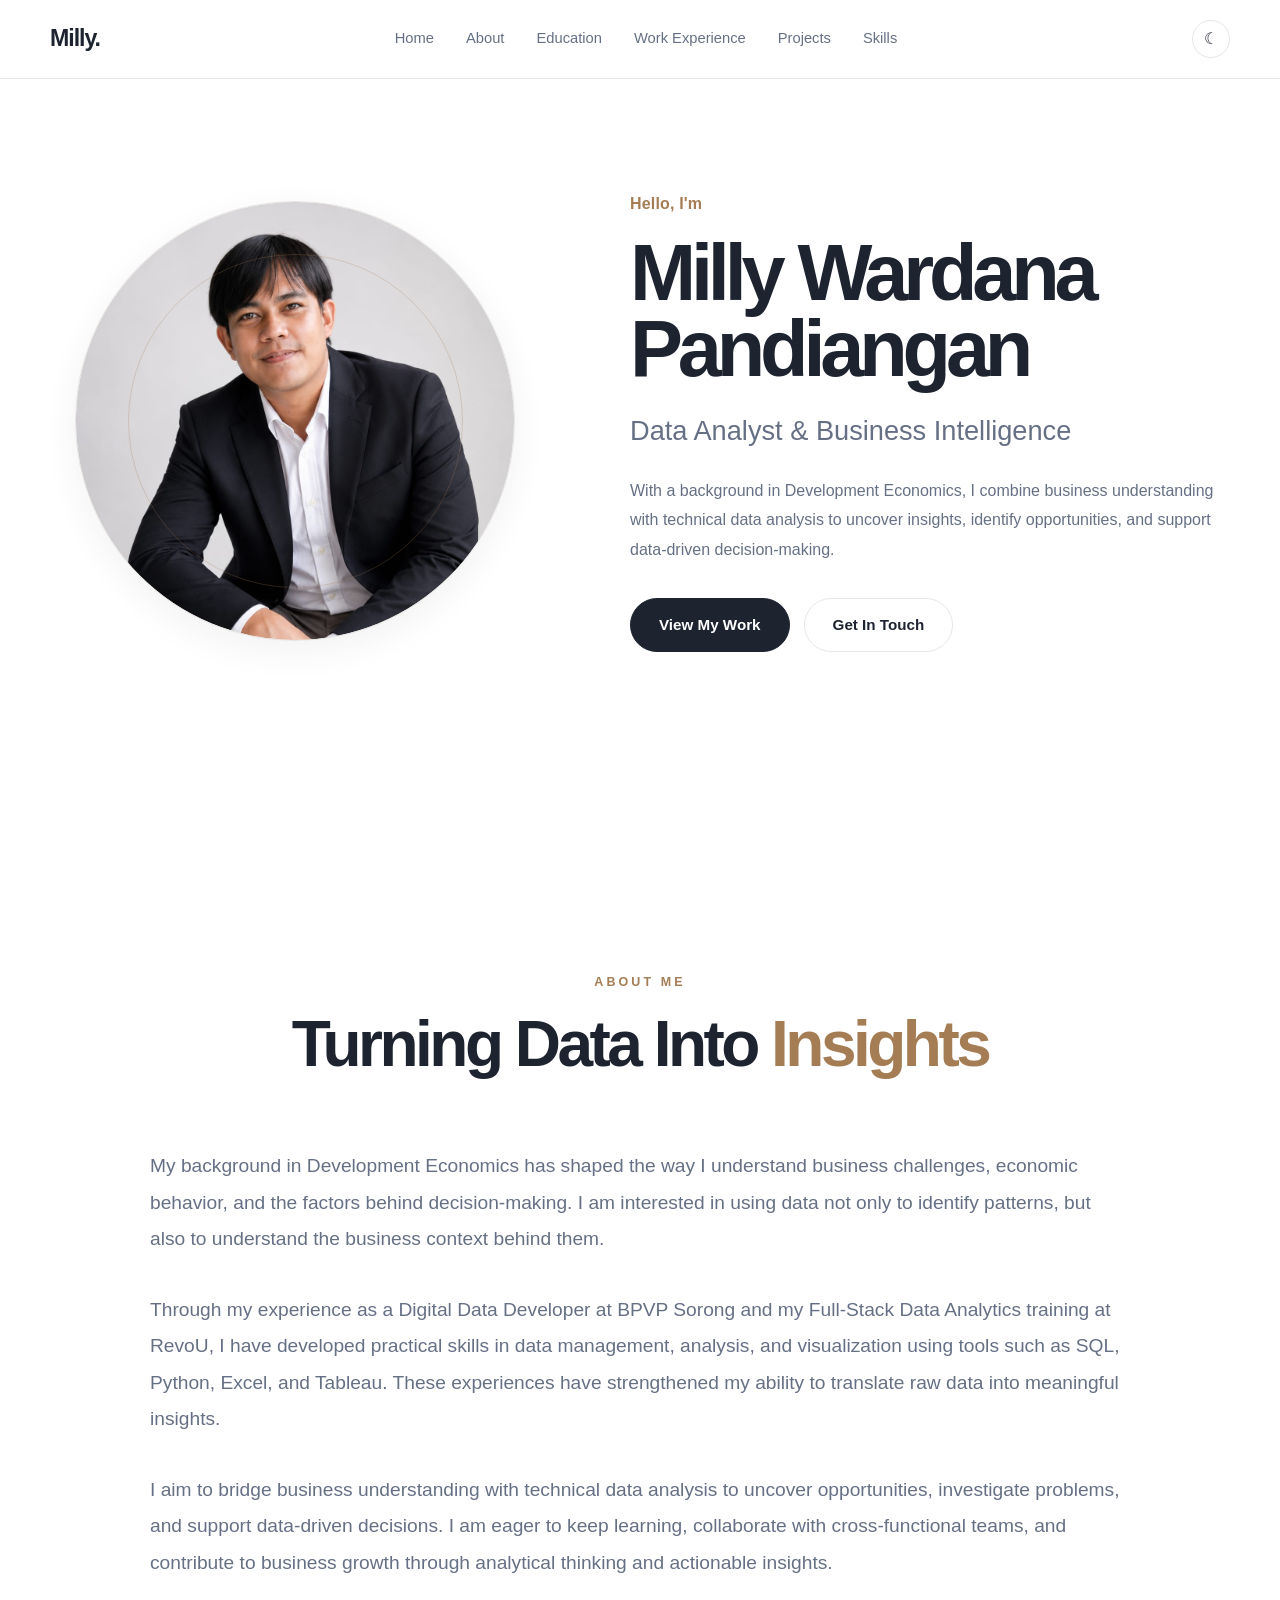
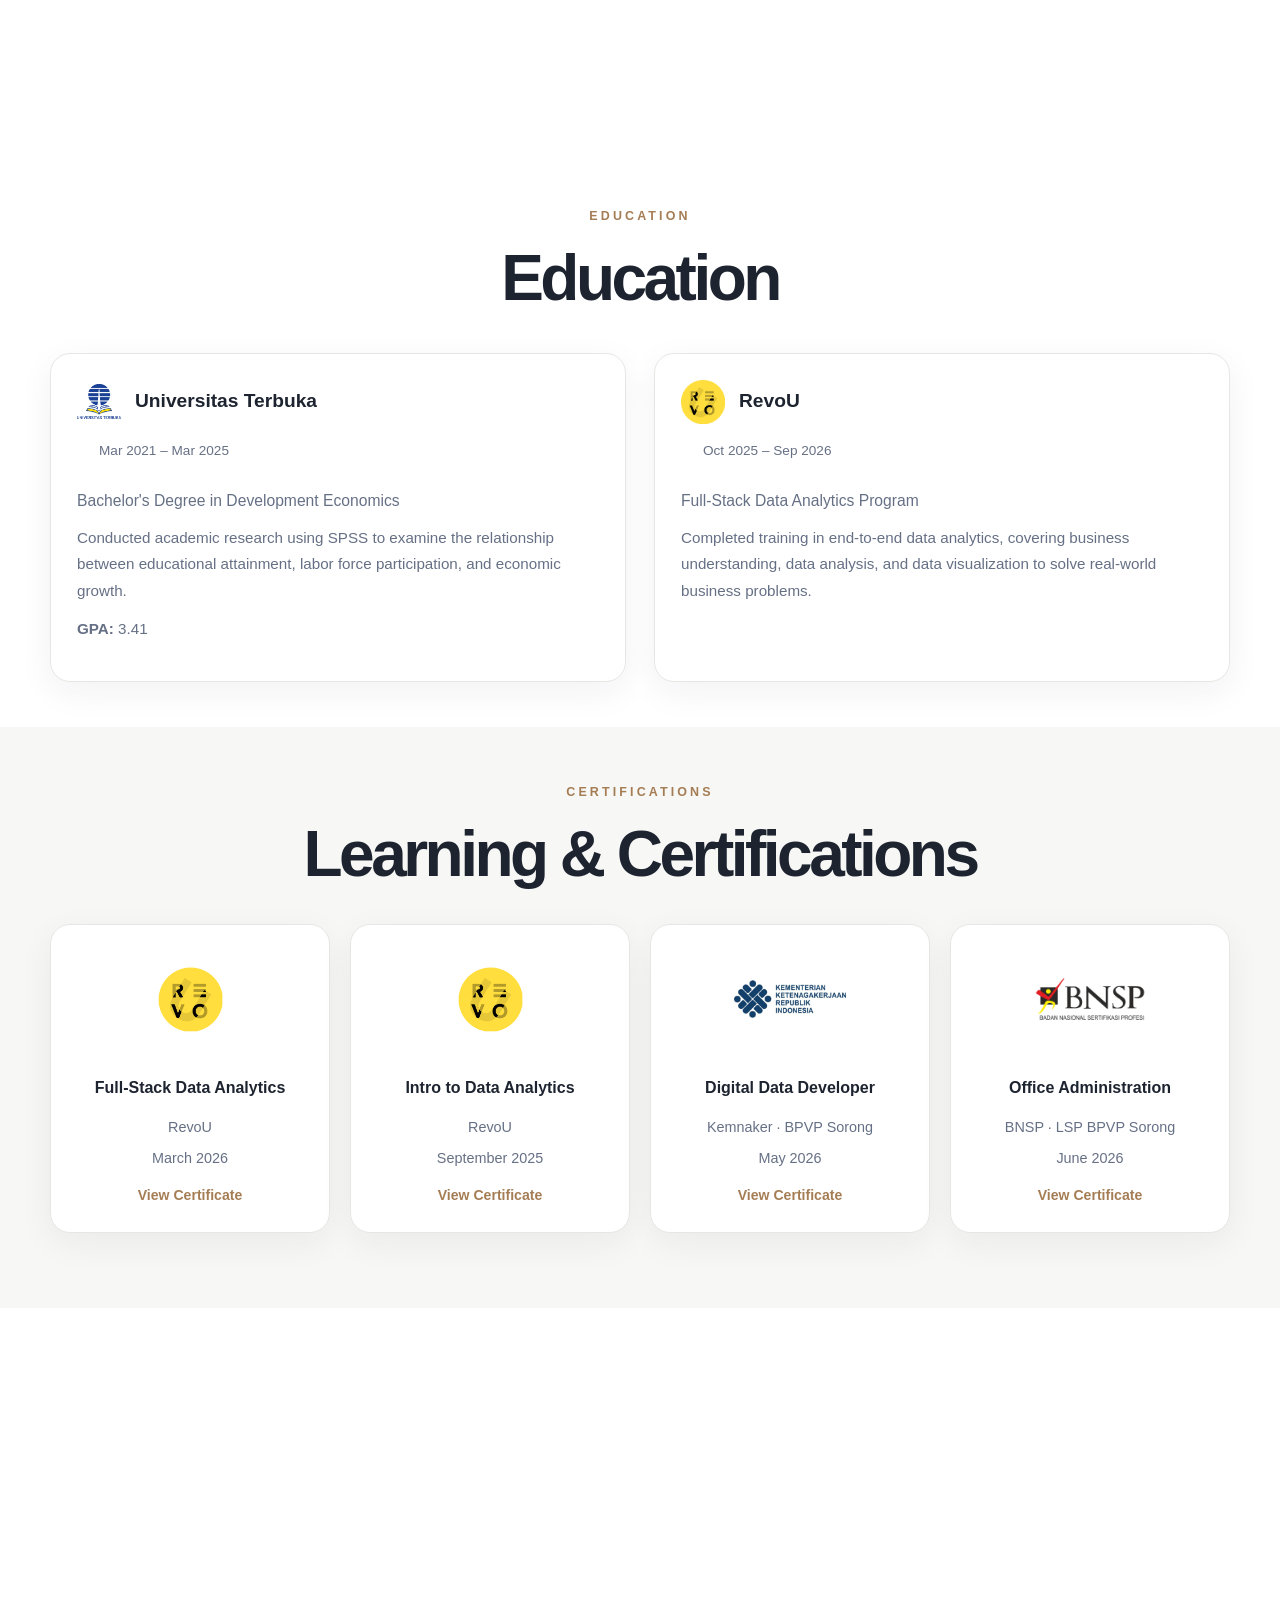
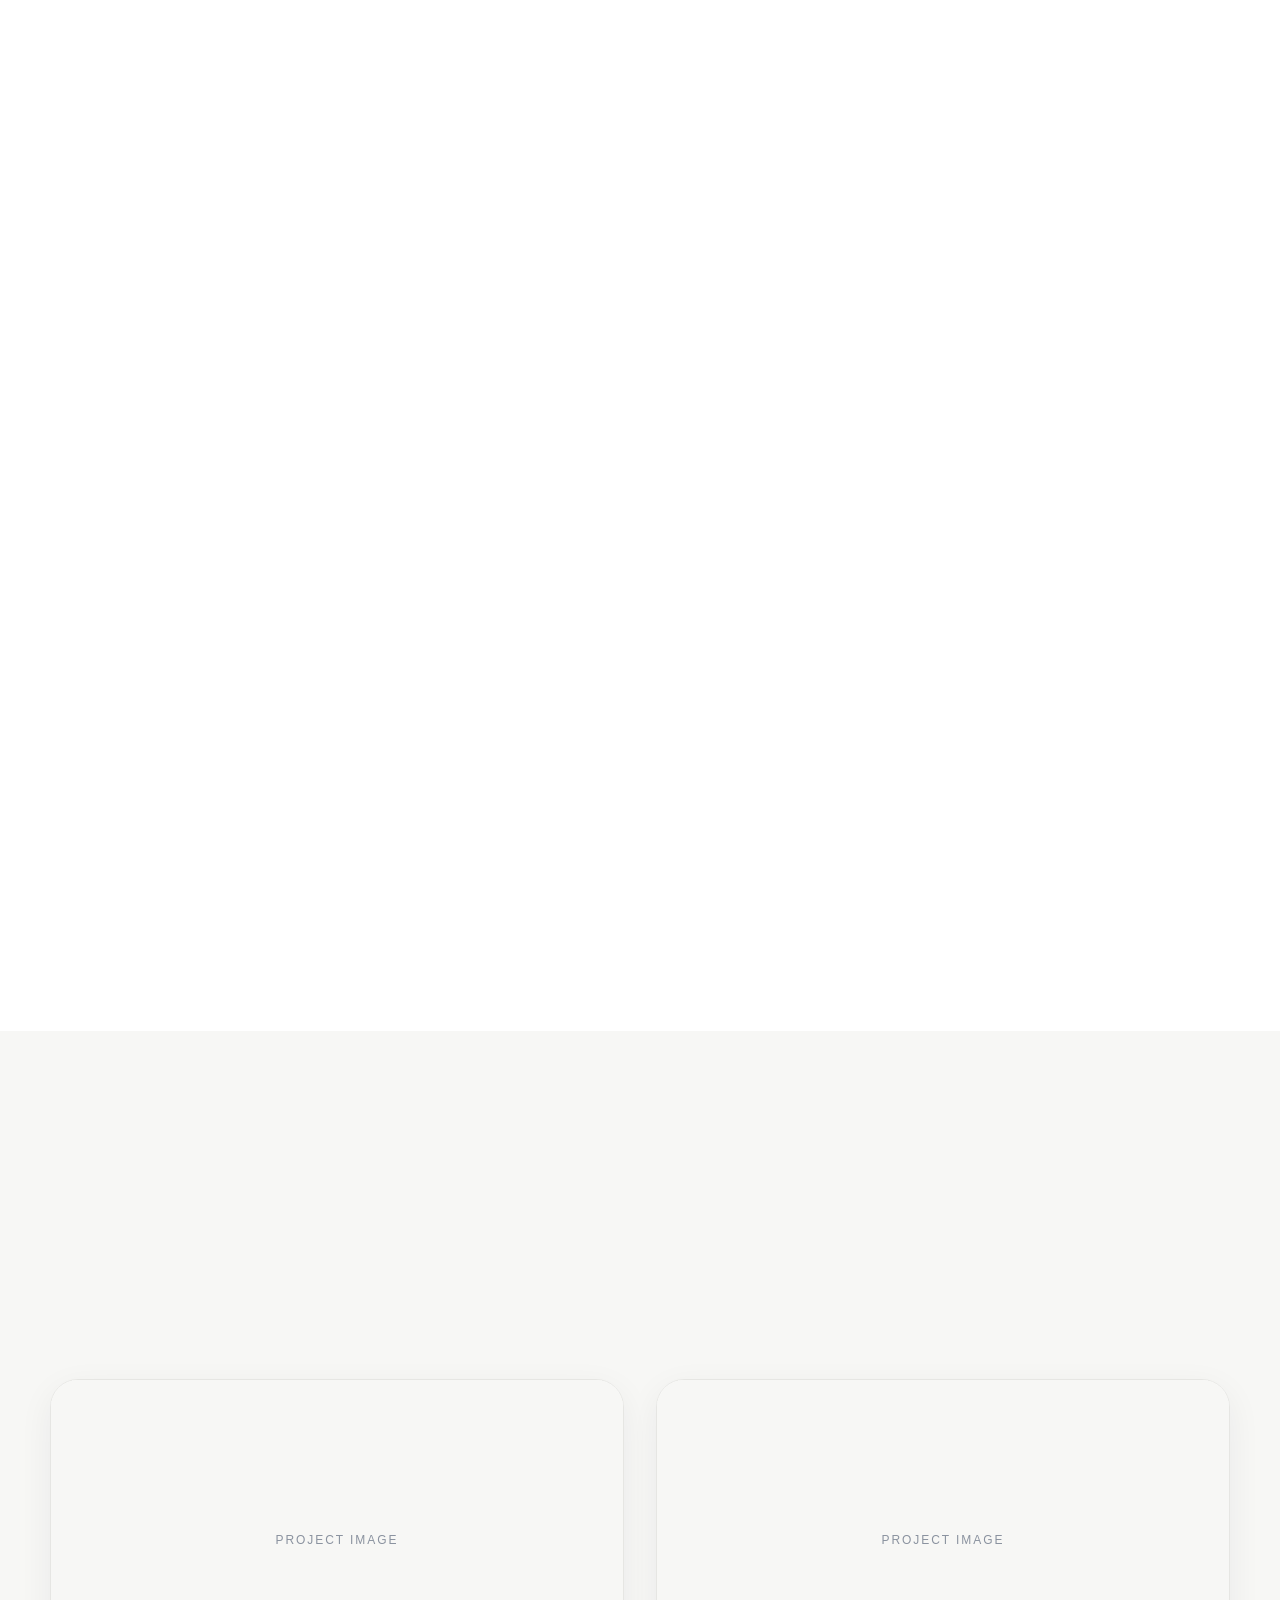
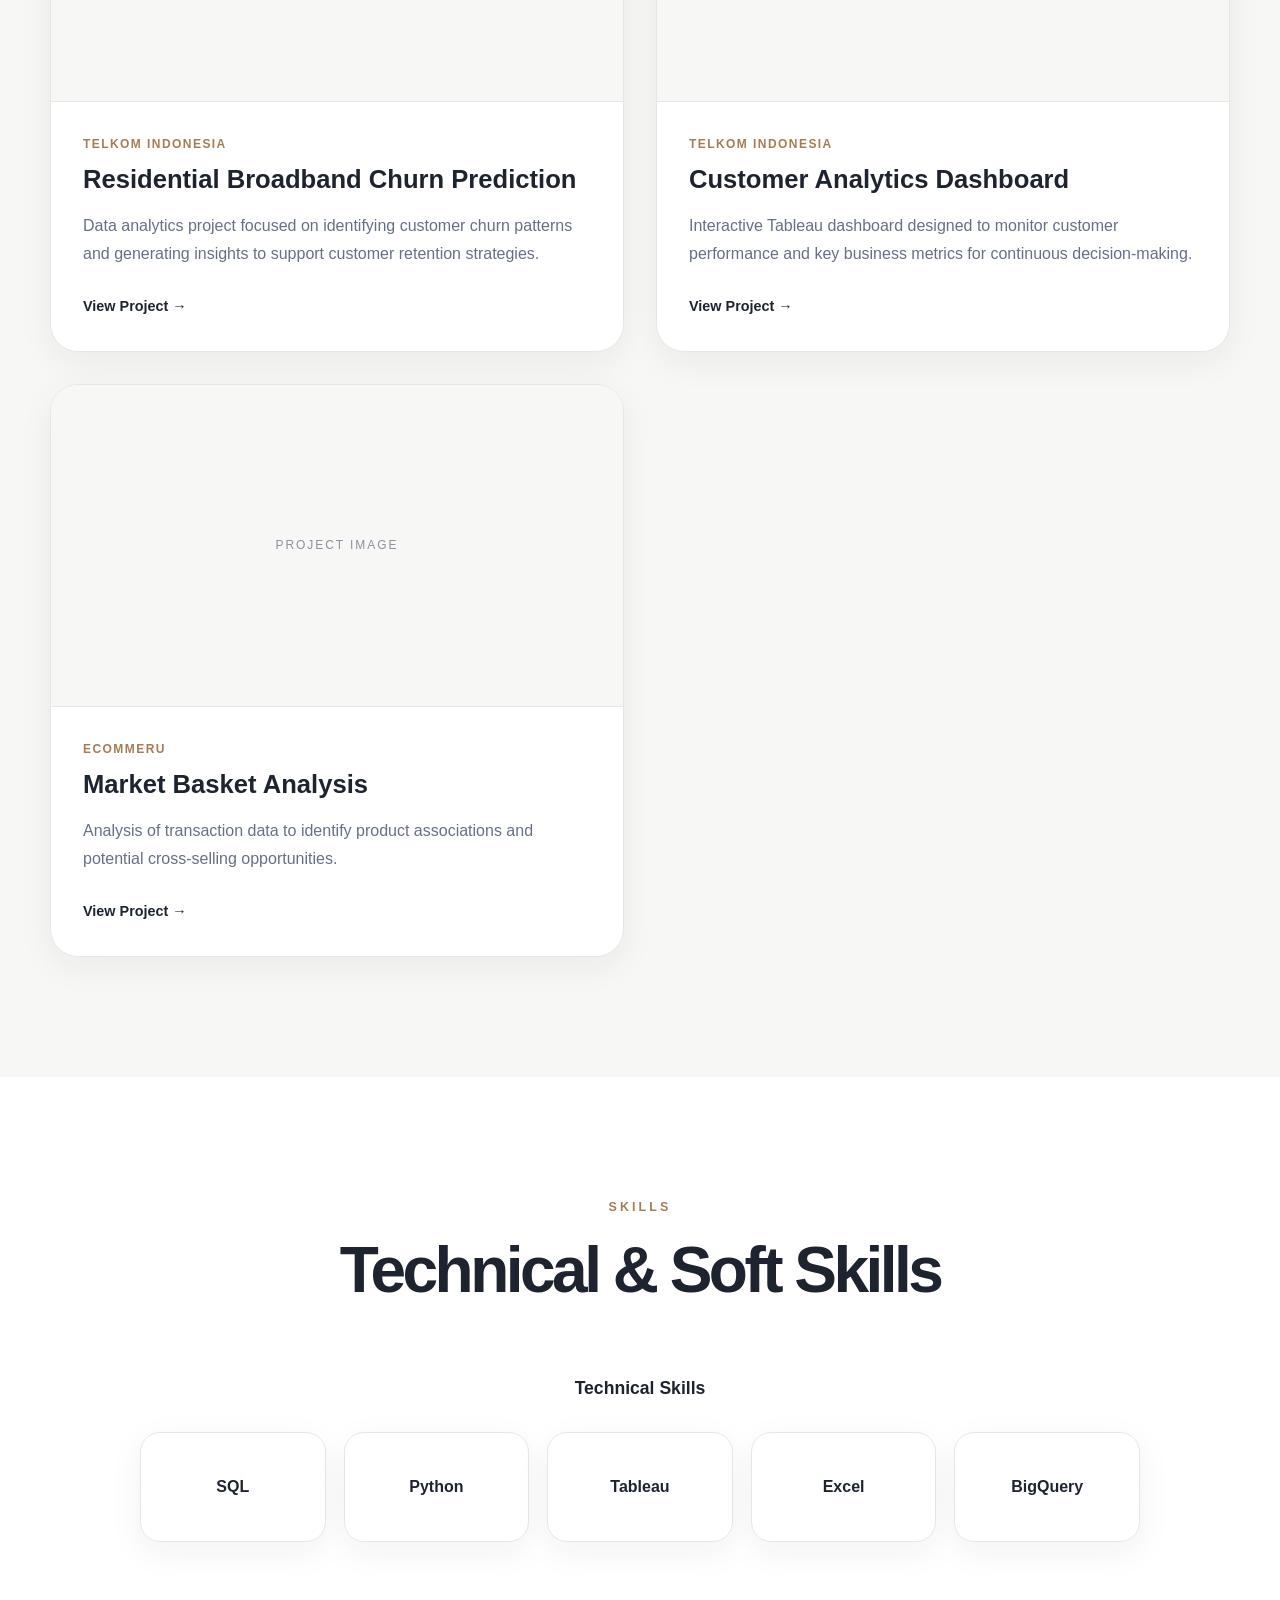
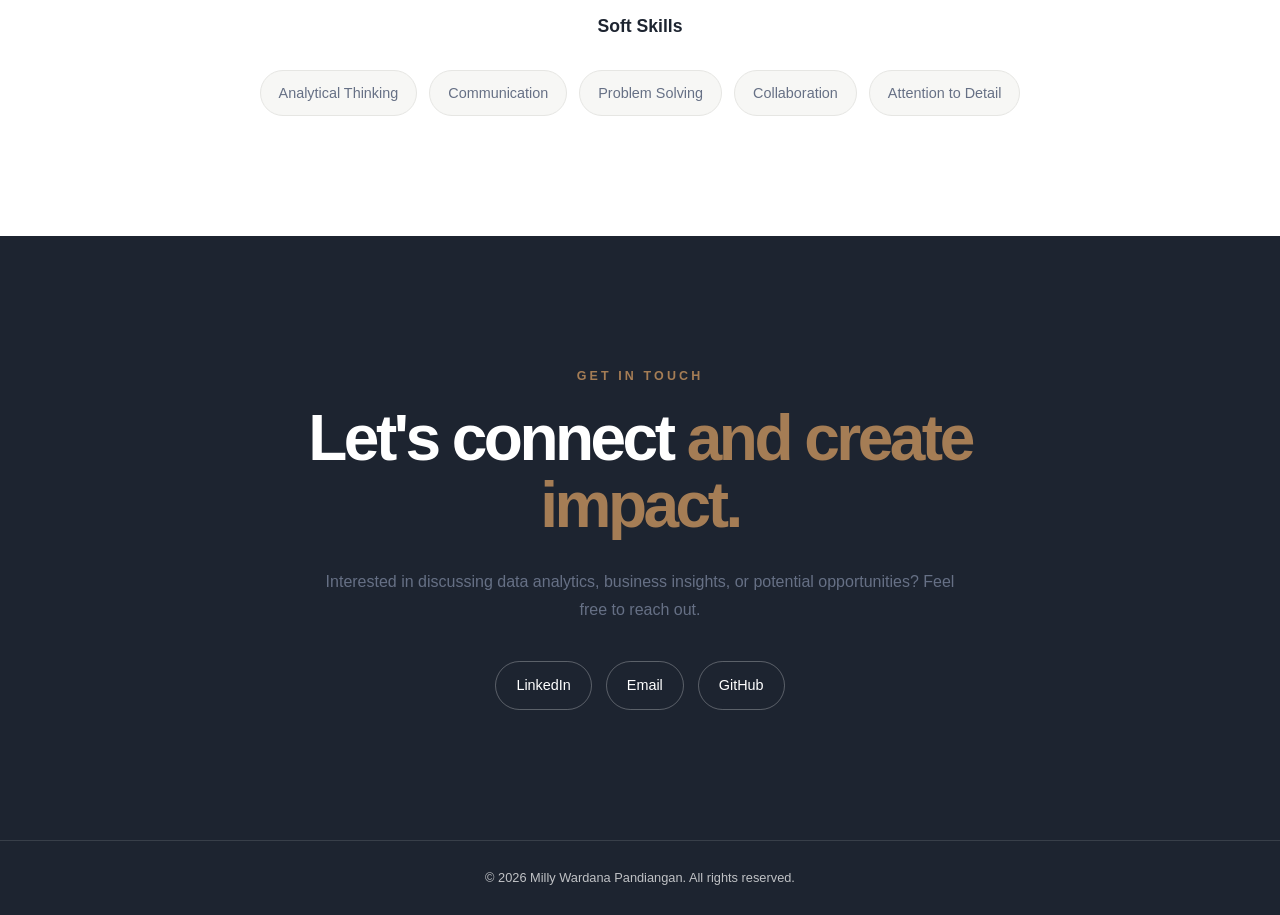
==== commit 75b4a6d6: "work experience update" ====
--- a/index.html
+++ b/index.html
@@ -528,73 +528,110 @@
         
         </section>
 
-
+                
         <!-- =====================================
              WORK EXPERIENCE
         ====================================== -->
-
+        
         <section
             id="experience"
             class="section experience-section"
         >
-
+        
             <div class="section-heading">
-
+        
                 <p class="section-label">
                     WORK EXPERIENCE
                 </p>
-
+        
                 <h2>
                     Professional Experience
                 </h2>
-
-            </div>
-
-
+        
+            </div>
+        
             <div class="experience-list">
-
-
+        
                 <article class="experience-item">
-
-                    <div class="experience-date">
-                        <span>
-                            EXPERIENCE
-                        </span>
-                    </div>
-
-
+        
+                    <!-- Employment period -->
+                    <p class="experience-date">
+                        Nov 2025 – May 2026
+                    </p>
+        
                     <div class="experience-content">
-
-                        <p class="experience-period">
-                            National Internship Program
-                        </p>
-
-                        <h3>
+        
+                        <!-- Organization -->
+                        <div class="experience-organization">
+        
+                            <img
+                                src="assets/images/logo-bpvp-sorong.png"
+                                alt="BPVP Sorong logo"
+                                class="experience-logo"
+                            >
+        
+                            <div class="experience-organization-info">
+        
+                                <h3 class="experience-company-name">
+                                    BPVP Sorong
+                                </h3>
+        
+                                <p class="experience-ministry">
+                                    Kementerian Ketenagakerjaan
+                                </p>
+        
+                            </div>
+        
+                        </div>
+        
+                        <!-- Position -->
+                        <h4 class="experience-role">
                             Digital Data Developer
-                        </h3>
-
-                        <p class="experience-company">
-                            BPVP Sorong — Kementerian Ketenagakerjaan
-                        </p>
-
-
-                        <p class="experience-description">
-                            Managed recruitment and training data,
-                            supported data-related administrative processes,
-                            and analyzed satisfaction survey responses to
-                            help stakeholders review service quality trends
-                            and participant demographics.
-                        </p>
-
-                    </div>
-
+                        </h4>
+        
+                        <p class="experience-employment-type">
+                            Internship · Sorong, West Papua, Indonesia
+                        </p>
+        
+                        <!-- Key contributions -->
+                        <ul class="experience-achievements">
+        
+                            <li>
+                                Managed and organized over 2,000 recruitment
+                                and training participant records, improving
+                                data consistency and supporting reporting
+                                and record management.
+                            </li>
+        
+                            <li>
+                                Analyzed 474 satisfaction survey responses
+                                and developed an interactive Tableau dashboard
+                                covering August–December 2025 to present
+                                satisfaction scores and participant demographics.
+                            </li>
+        
+                            <li>
+                                Developed 7 training registration templates,
+                                monitored the SkillHub dashboard, and delivered
+                                weekly enrollment monitoring reports to support
+                                participant registration and tracking.
+                            </li>
+        
+                            <li>
+                                Managed two WhatsApp groups with over 500
+                                members, supporting information accessibility
+                                and service responsiveness.
+                            </li>
+        
+                        </ul>
+        
+                    </div>
+        
                 </article>
-
-
-            </div>
-
+        
+            </div>
+        
         </section>
-
 
 
         <!-- =====================================
--- a/css/style.css
+++ b/css/style.css
@@ -2034,3 +2034,117 @@
         gap: 16px;
     }
 }
+
+
+/* Certification logo and content */
+
+.certification-card {
+    height: 100%;
+    display: flex;
+    flex-direction: column;
+    align-items: center;
+}
+
+.certification-logo {
+    width: 150px;
+    height: 100px;
+    object-fit: contain;
+    flex-shrink: 0;
+}
+
+/* RevoU logos — smaller image without changing layout */
+.certification-card:nth-child(1) .certification-logo,
+.certification-card:nth-child(2) .certification-logo {
+    width: 75px;
+    height: 100px;
+    object-fit: contain;
+    transform: scale(0.85);
+}
+
+
+/* Kemnaker and BNSP logos */
+.certification-card:nth-child(3) .certification-logo,
+.certification-card:nth-child(4) .certification-logo {
+    width: 150px;
+    height: 100px;
+    transform: scale(1.2);
+}
+
+.certification-content {
+    width: 100%;
+    display: flex;
+    flex-direction: column;
+    align-items: center;
+}
+
+.certification-card h3 {
+    min-height: 3em;
+    display: flex;
+    align-items: center;
+    justify-content: center;
+    text-align: center;
+}
+
+
+.certification-issuer {
+    color: var(--text-soft);
+    font-size: 0.88rem;
+    margin-bottom: 6px;
+}
+
+.certification-date {
+    color: var(--text-soft);
+    font-size: 0.82rem;
+    margin-bottom: 14px;
+}
+
+.certification-link {
+    display: inline-block;
+    margin-top: auto;
+    color: var(--accent);
+    font-size: 0.88rem;
+    font-weight: 600;
+    text-decoration: none;
+}
+
+.certification-link:hover {
+    text-decoration: underline;
+}
+
+
+/* ---------- CERTIFICATION CARD HOVER ANIMATION ---------- */
+
+.certification-card {
+    border: 1px solid var(--border);
+    border-radius: var(--radius-medium);
+    box-shadow: var(--shadow-soft);
+
+    transition:
+        transform 0.3s ease,
+        box-shadow 0.3s ease,
+        border-color 0.3s ease;
+}
+
+.certification-card:hover {
+    transform: translateY(-6px);
+
+    box-shadow: var(--shadow-card);
+
+    border-color: color-mix(
+        in srgb,
+        var(--accent) 45%,
+        var(--border)
+    );
+}
+
+/* Respect reduced-motion preferences */
+@media (prefers-reduced-motion: reduce) {
+    .certification-card {
+        transition: none;
+    }
+
+    .certification-card:hover {
+        transform: none;
+    }
+}
+
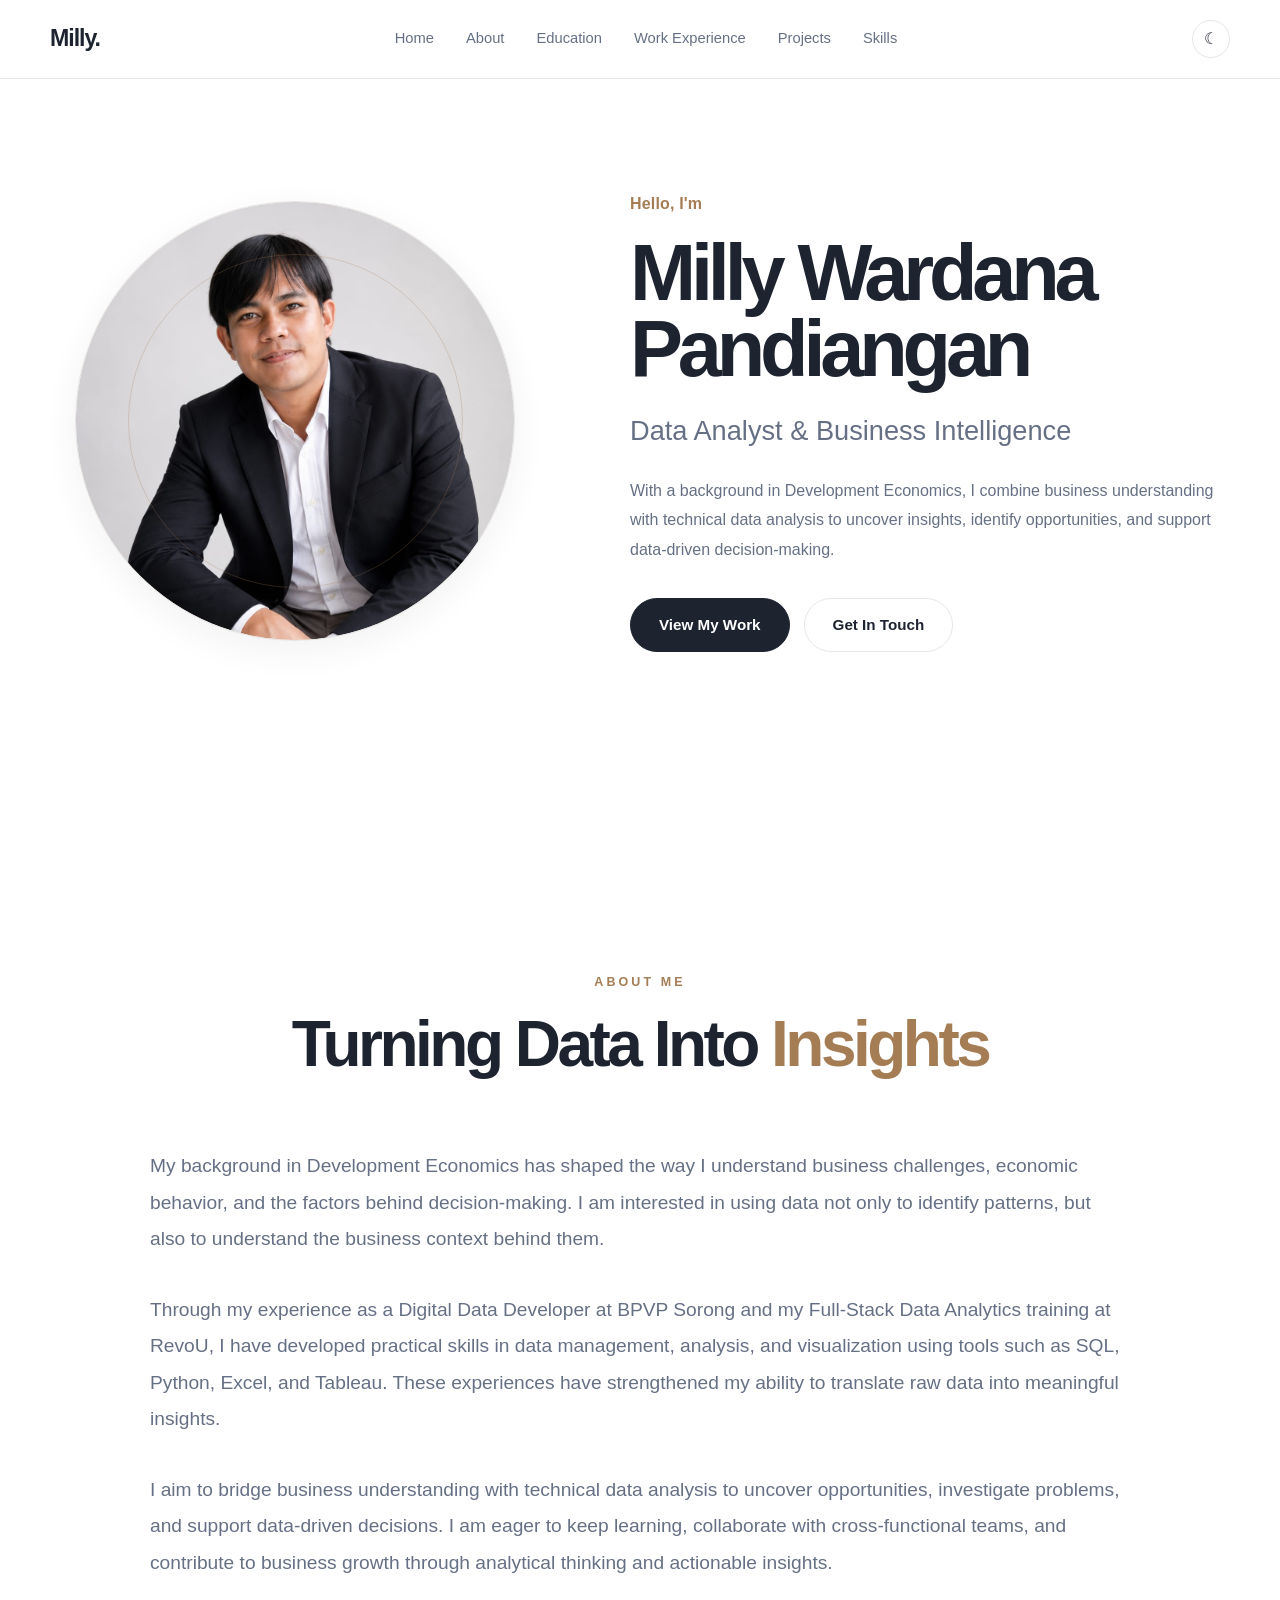
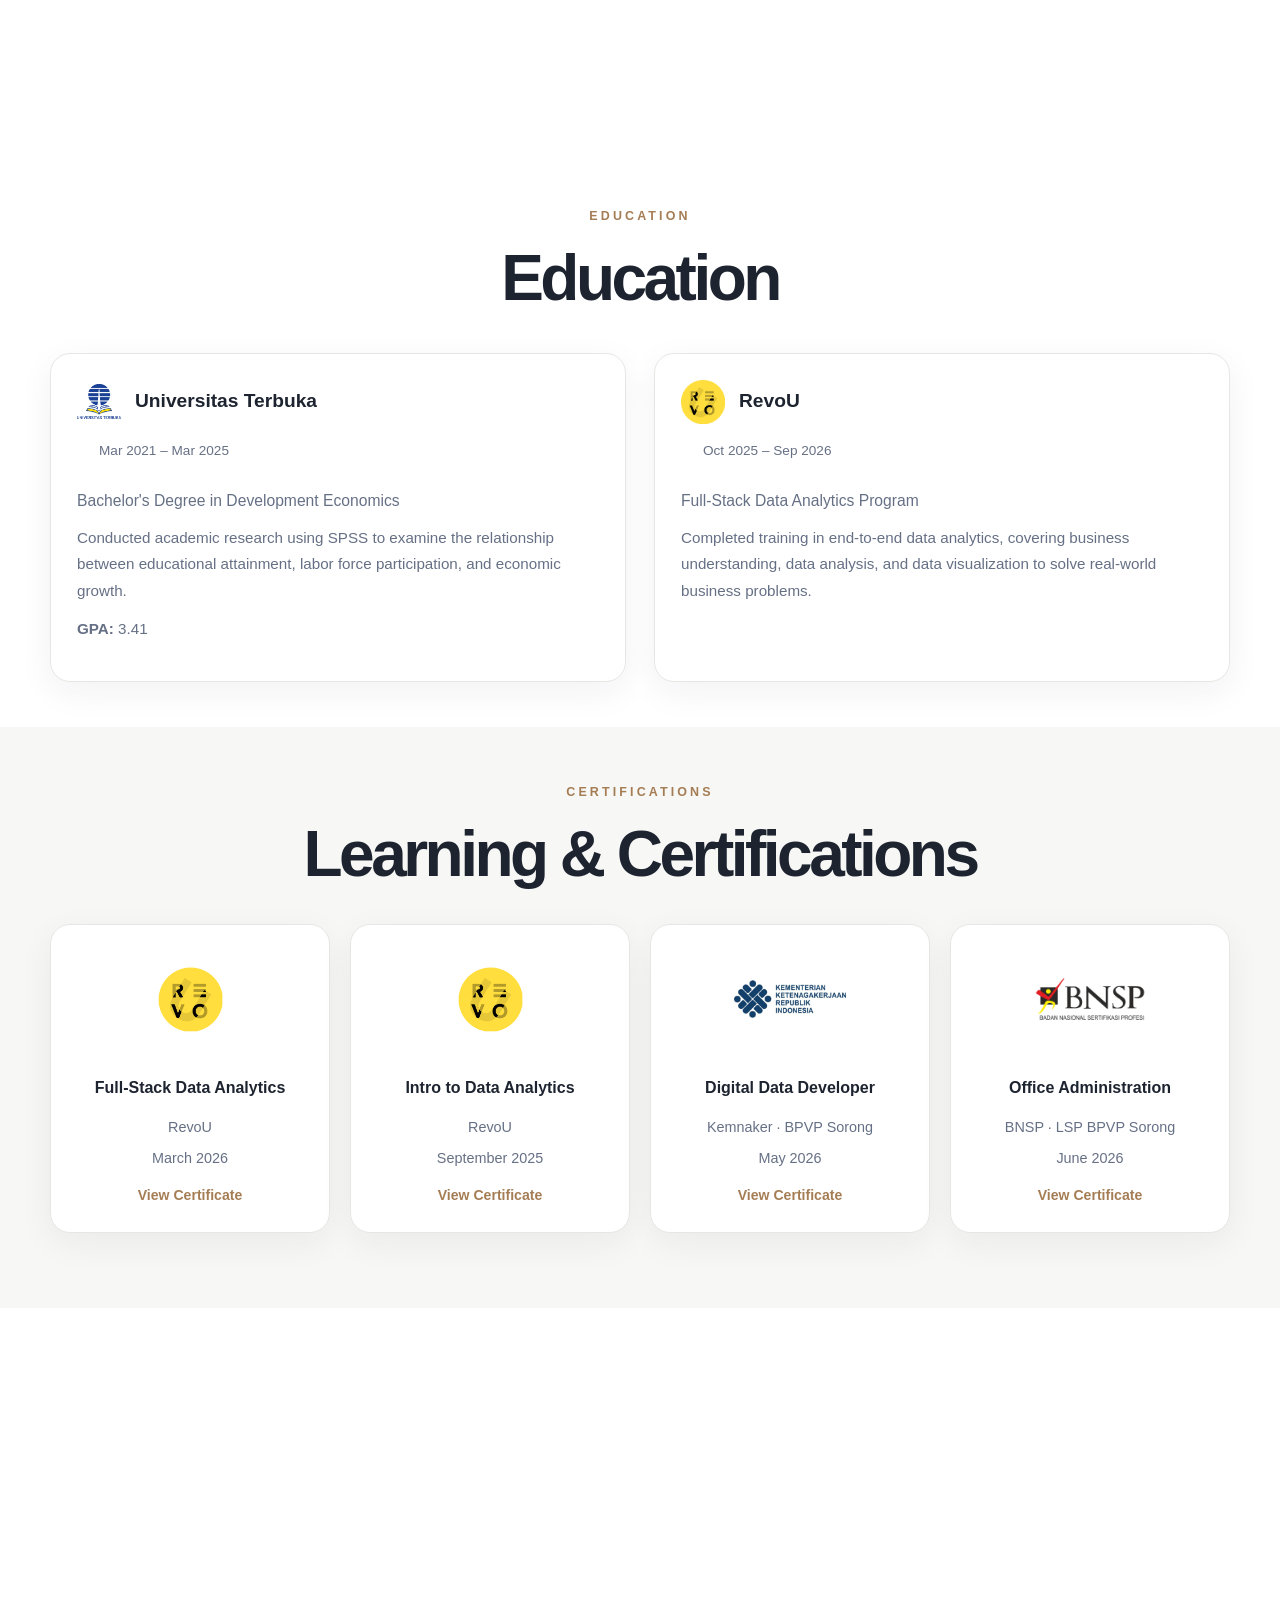
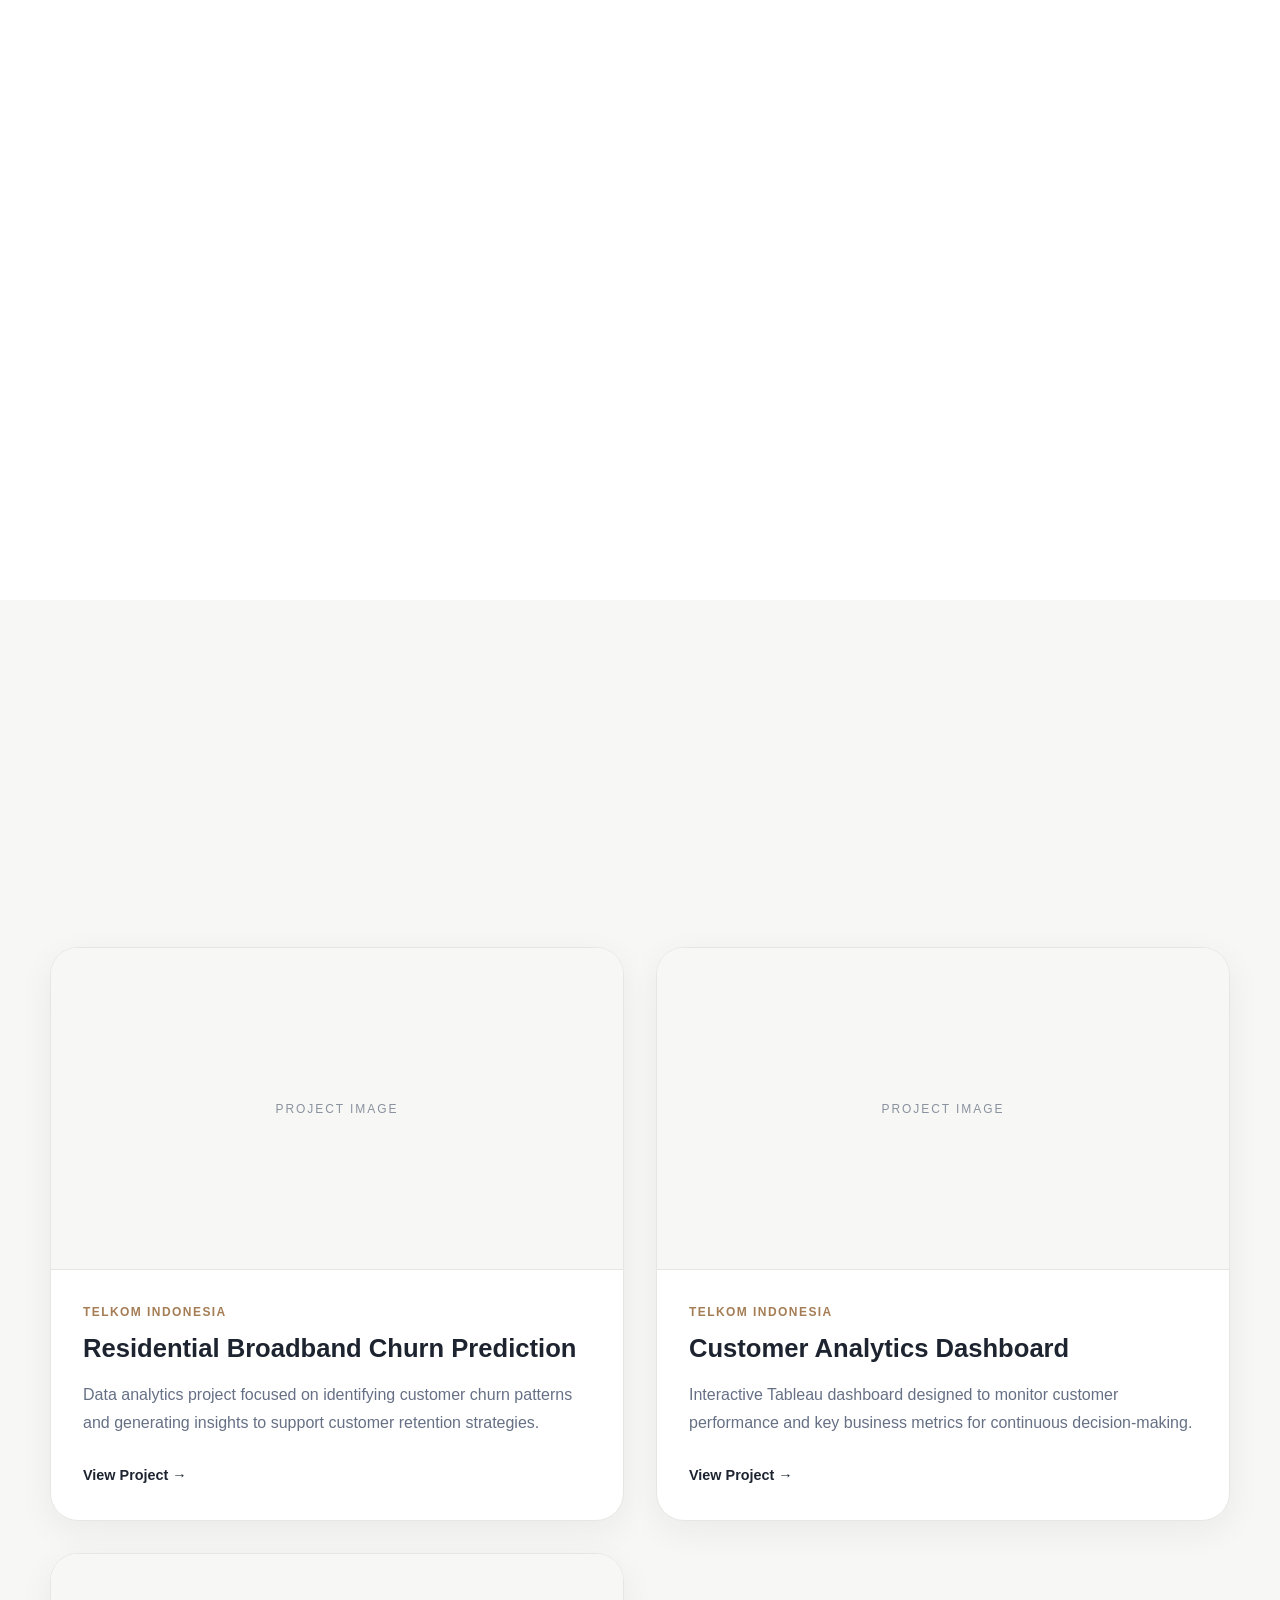
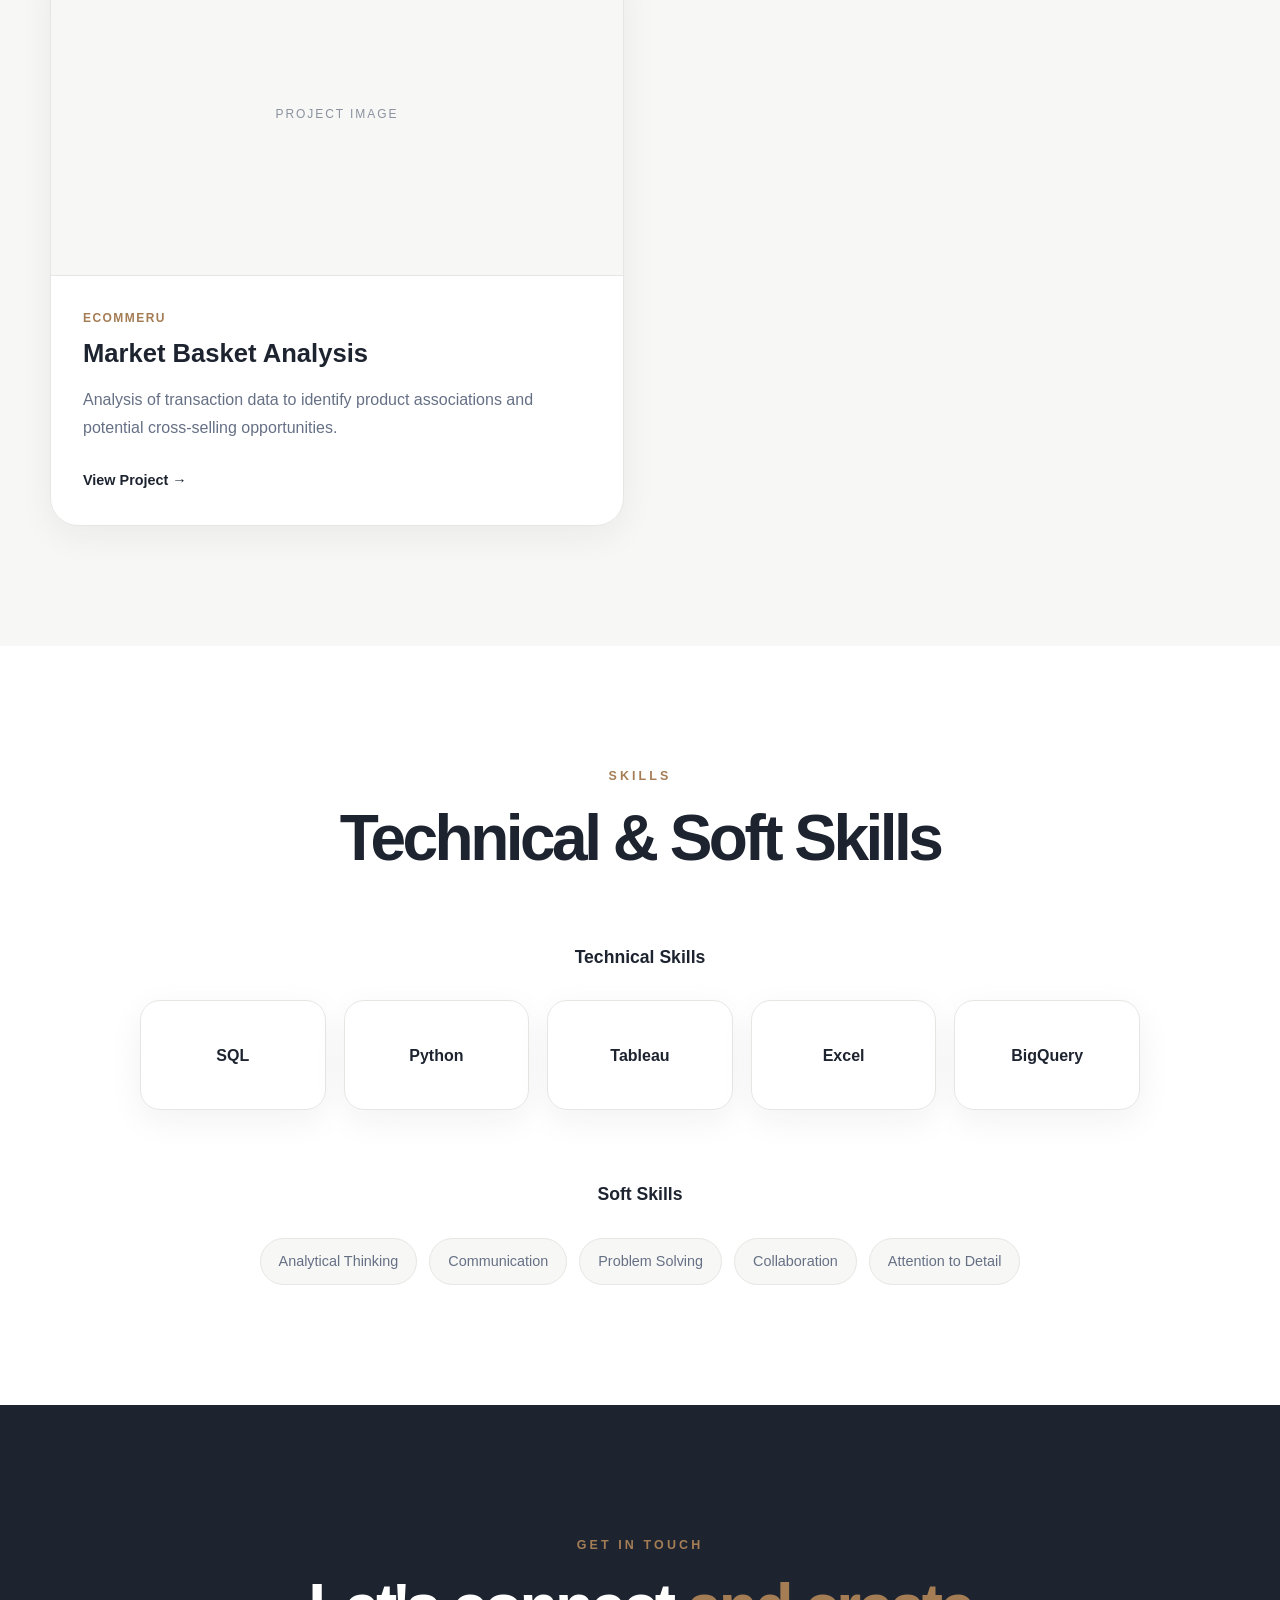
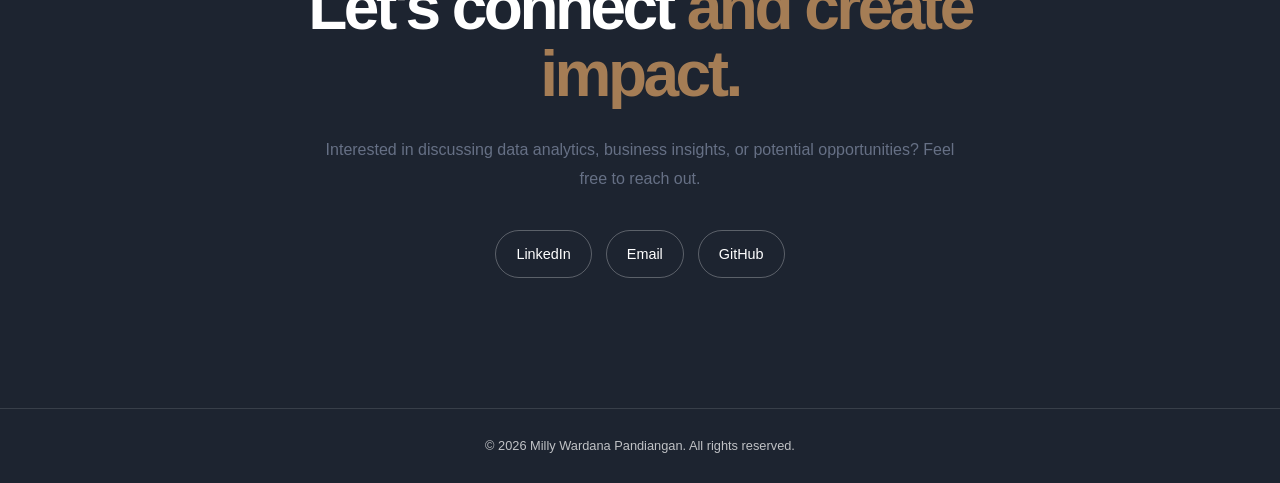
==== commit c438fc3a: "work experience update" ====
--- a/index.html
+++ b/index.html
@@ -562,35 +562,23 @@
                     <div class="experience-content">
         
                         <!-- Organization -->
+                        
                         <div class="experience-organization">
-        
+                        
                             <img
                                 src="assets/images/logo-bpvp-sorong.png"
                                 alt="BPVP Sorong logo"
                                 class="experience-logo"
                             >
-        
-                            <div class="experience-organization-info">
-        
-                                <h3 class="experience-company-name">
-                                    BPVP Sorong
-                                </h3>
-        
-                                <p class="experience-ministry">
-                                    Kementerian Ketenagakerjaan
-                                </p>
-        
-                            </div>
-        
+                        
+                            <h3 class="experience-company-name">
+                                BPVP Sorong — Kemnaker
+                            </h3>
+                        
                         </div>
-        
-                        <!-- Position -->
-                        <h4 class="experience-role">
-                            Digital Data Developer
-                        </h4>
-        
-                        <p class="experience-employment-type">
-                            Internship · Sorong, West Papua, Indonesia
+                        
+                        <p class="experience-role">
+                            Digital Data Developer — Internship
                         </p>
         
                         <!-- Key contributions -->
--- a/css/style.css
+++ b/css/style.css
@@ -1033,92 +1033,130 @@
 
 
 
+
 /* =========================================
    12. WORK EXPERIENCE
 ========================================= */
 
 .experience-list {
-
     max-width: 1000px;
-
     margin: 0 auto;
 }
 
-
 .experience-item {
-
-    display: grid;
-
-    grid-template-columns:
-        180px 1fr;
-
-    gap: 45px;
-
-    padding: 50px;
-
+    display: flex;
+    flex-direction: column;
+    gap: 24px;
+    padding: 36px 40px;
     background: var(--bg-card);
-
-    border:
-        1px solid var(--border);
-
+    border: 1px solid var(--border);
     border-radius: var(--radius-large);
-
     box-shadow: var(--shadow-soft);
 }
 
-
-.experience-date span {
-
+/* Employment period at the top-left */
+
+.experience-date {
+    margin: 0;
     color: var(--accent);
-
-    font-size: 0.75rem;
-
+    font-size: 0.8rem;
     font-weight: 700;
-
-    letter-spacing: 0.18em;
-}
-
-
-.experience-period {
-
-    margin-bottom: 8px;
-
-    color: var(--text-light);
-
+    letter-spacing: 0.08em;
+}
+
+/* Organization logo and name */
+
+.experience-organization {
+    display: flex;
+    align-items: center;
+    gap: 18px;
+    margin-bottom: 22px;
+}
+
+.experience-logo {
+    width: 64px;
+    height: 64px;
+    object-fit: contain;
+    flex-shrink: 0;
+}
+
+.experience-organization-info {
+    min-width: 0;
+}
+
+.experience-company-name {
+    margin: 0 0 5px;
+    color: var(--text-main);
+    font-size: 1.5rem;
+    line-height: 1.3;
+}
+
+.experience-ministry {
+    margin: 0;
+    color: var(--text-soft);
     font-size: 0.9rem;
 }
 
-
-.experience-content h3 {
-
-    margin-bottom: 7px;
-
+/* Position and employment type */
+
+.experience-role {
+    margin: 0 0 6px;
     color: var(--text-main);
-
-    font-size:
-        clamp(1.6rem, 3vw, 2.1rem);
-
-    line-height: 1.2;
-}
-
-
-.experience-company {
-
-    margin-bottom: 22px;
-
-    color: var(--accent);
-
-    font-weight: 600;
-}
-
-
-.experience-description {
-
+    font-size: 1.15rem;
+    line-height: 1.4;
+}
+
+.experience-employment-type {
+    margin: 0 0 20px;
     color: var(--text-soft);
-
-    line-height: 1.85;
-}
-
+    font-size: 0.9rem;
+}
+
+/* Achievement bullet points */
+
+.experience-achievements {
+    margin: 0;
+    padding-left: 22px;
+    color: var(--text-soft);
+    line-height: 1.8;
+}
+
+.experience-achievements li {
+    padding-left: 5px;
+    margin-bottom: 12px;
+}
+
+.experience-achievements li:last-child {
+    margin-bottom: 0;
+}
+
+/* Tablet and mobile */
+
+@media (max-width: 600px) {
+    .experience-item {
+        padding: 26px 22px;
+        gap: 20px;
+    }
+
+    .experience-organization {
+        gap: 12px;
+        margin-bottom: 18px;
+    }
+
+    .experience-logo {
+        width: 52px;
+        height: 52px;
+    }
+
+    .experience-company-name {
+        font-size: 1.25rem;
+    }
+
+    .experience-achievements {
+        padding-left: 20px;
+        line-height: 1.7;
+    }
+}
 
 
 /* =========================================
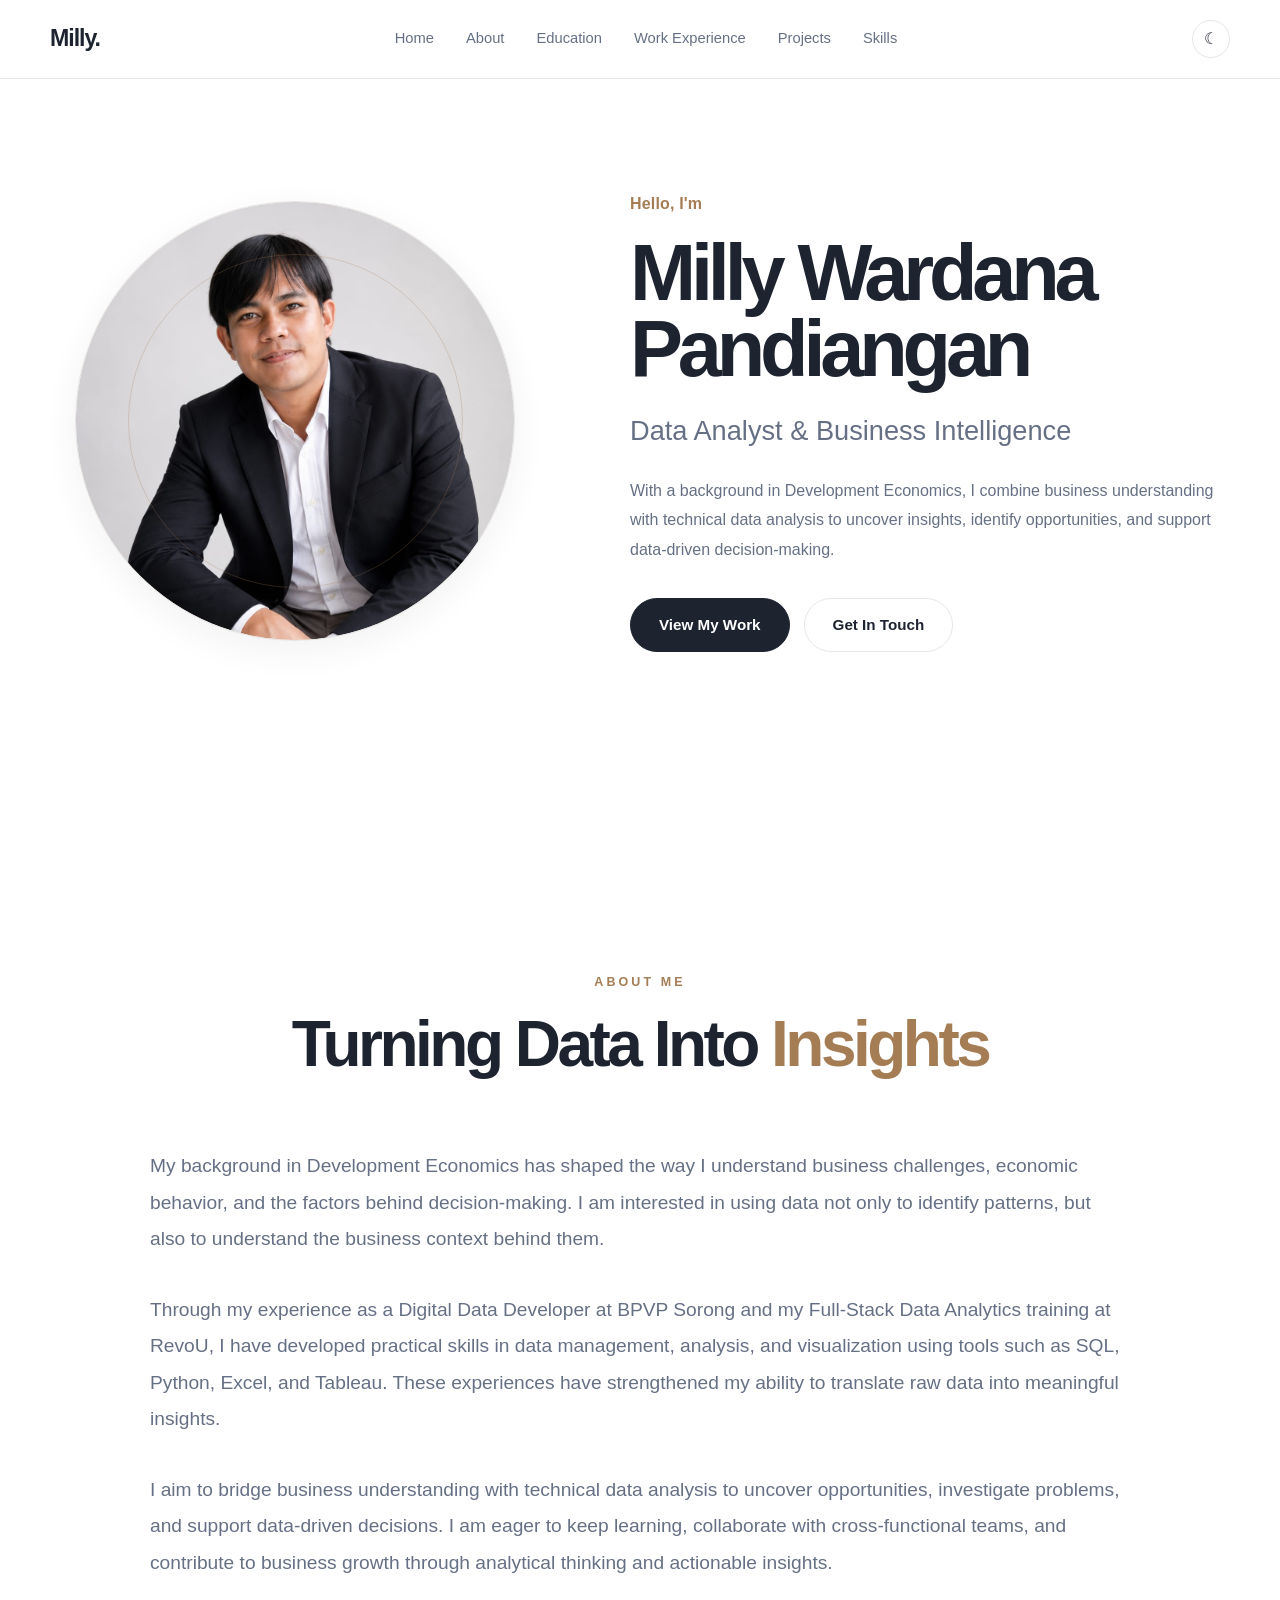
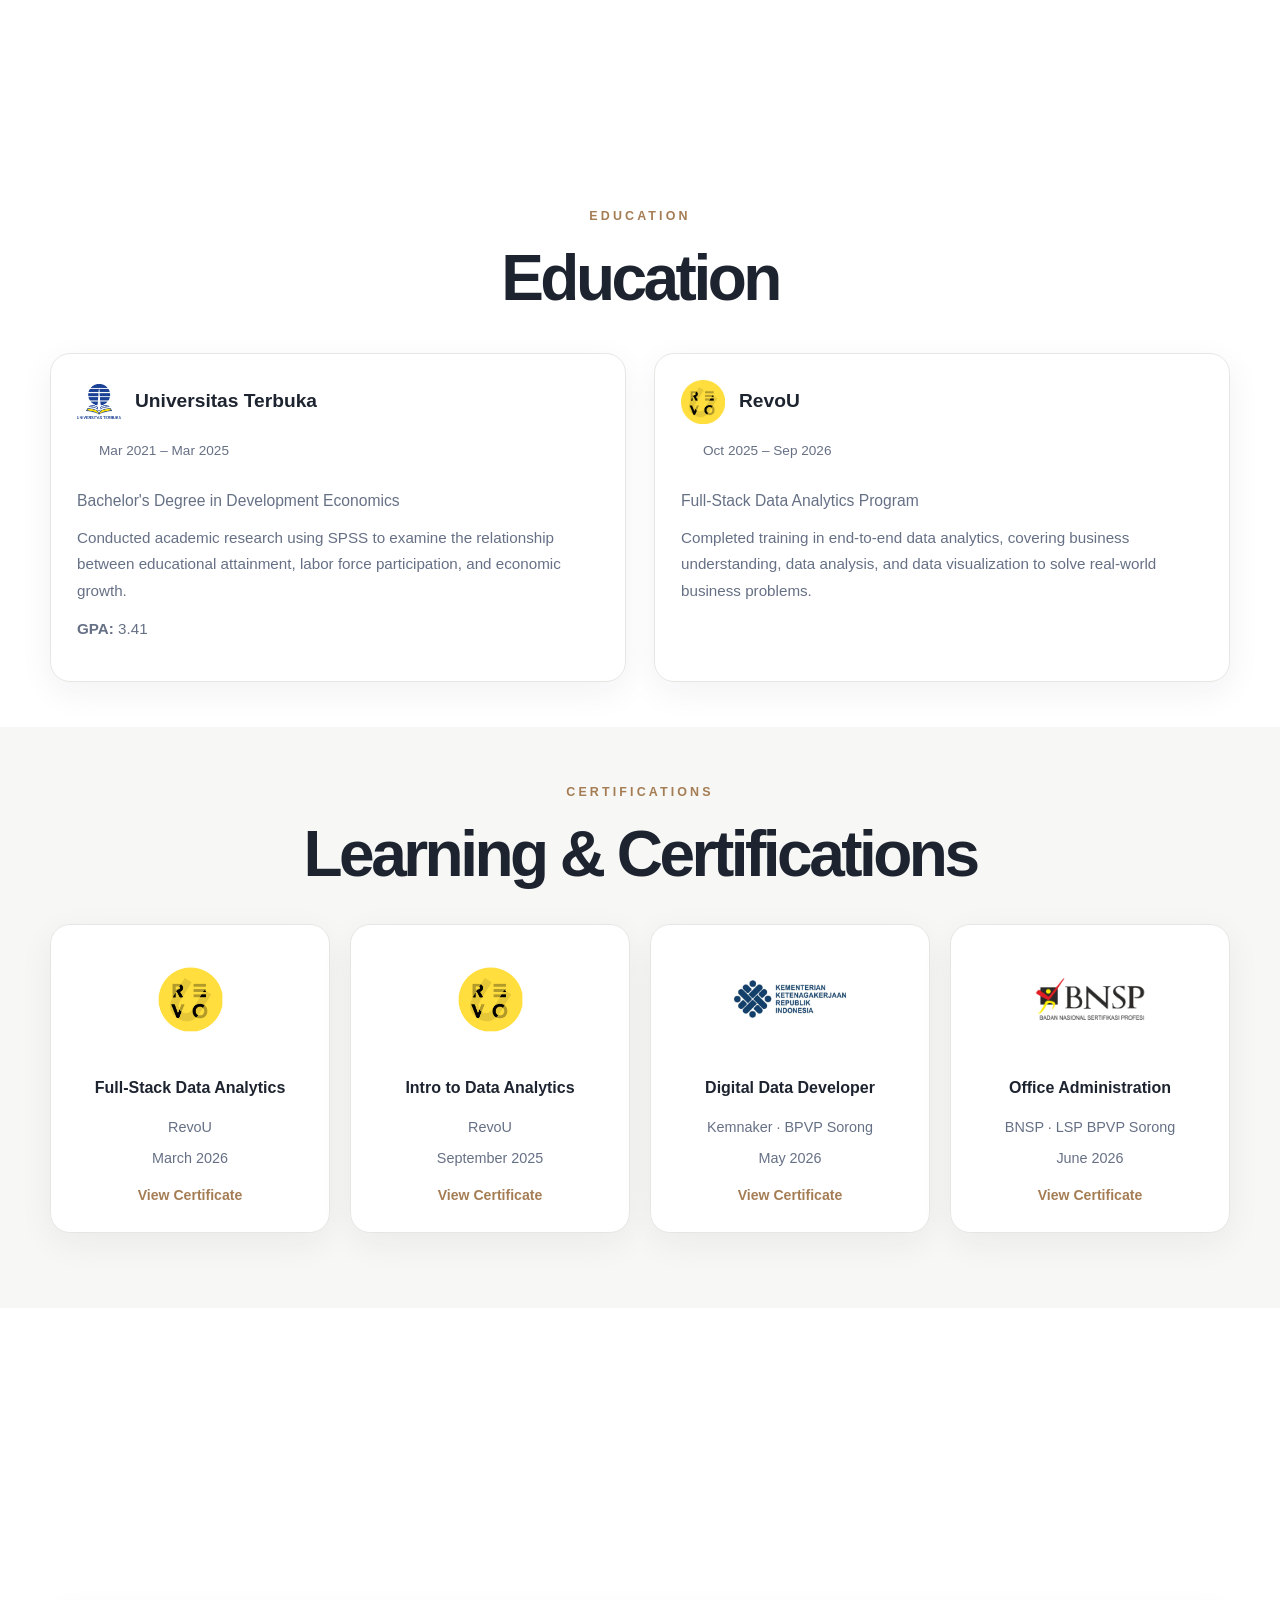
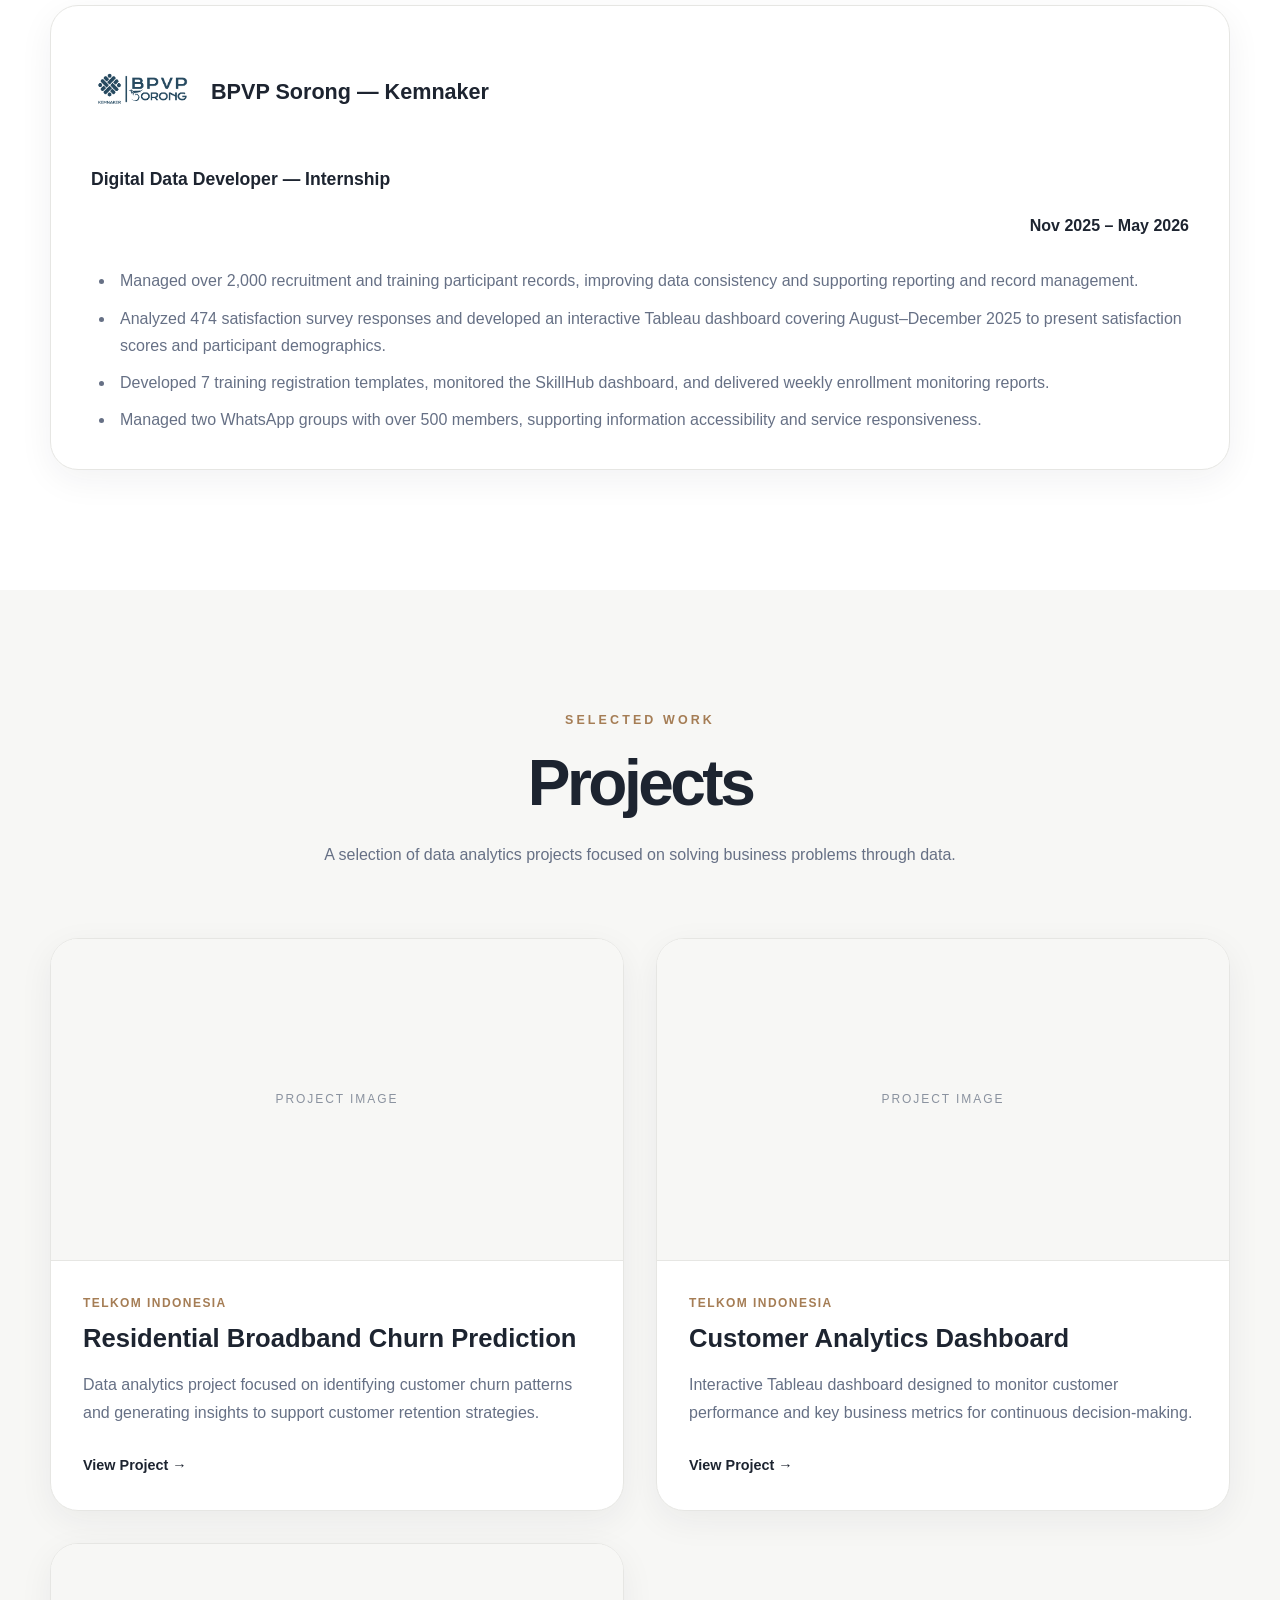
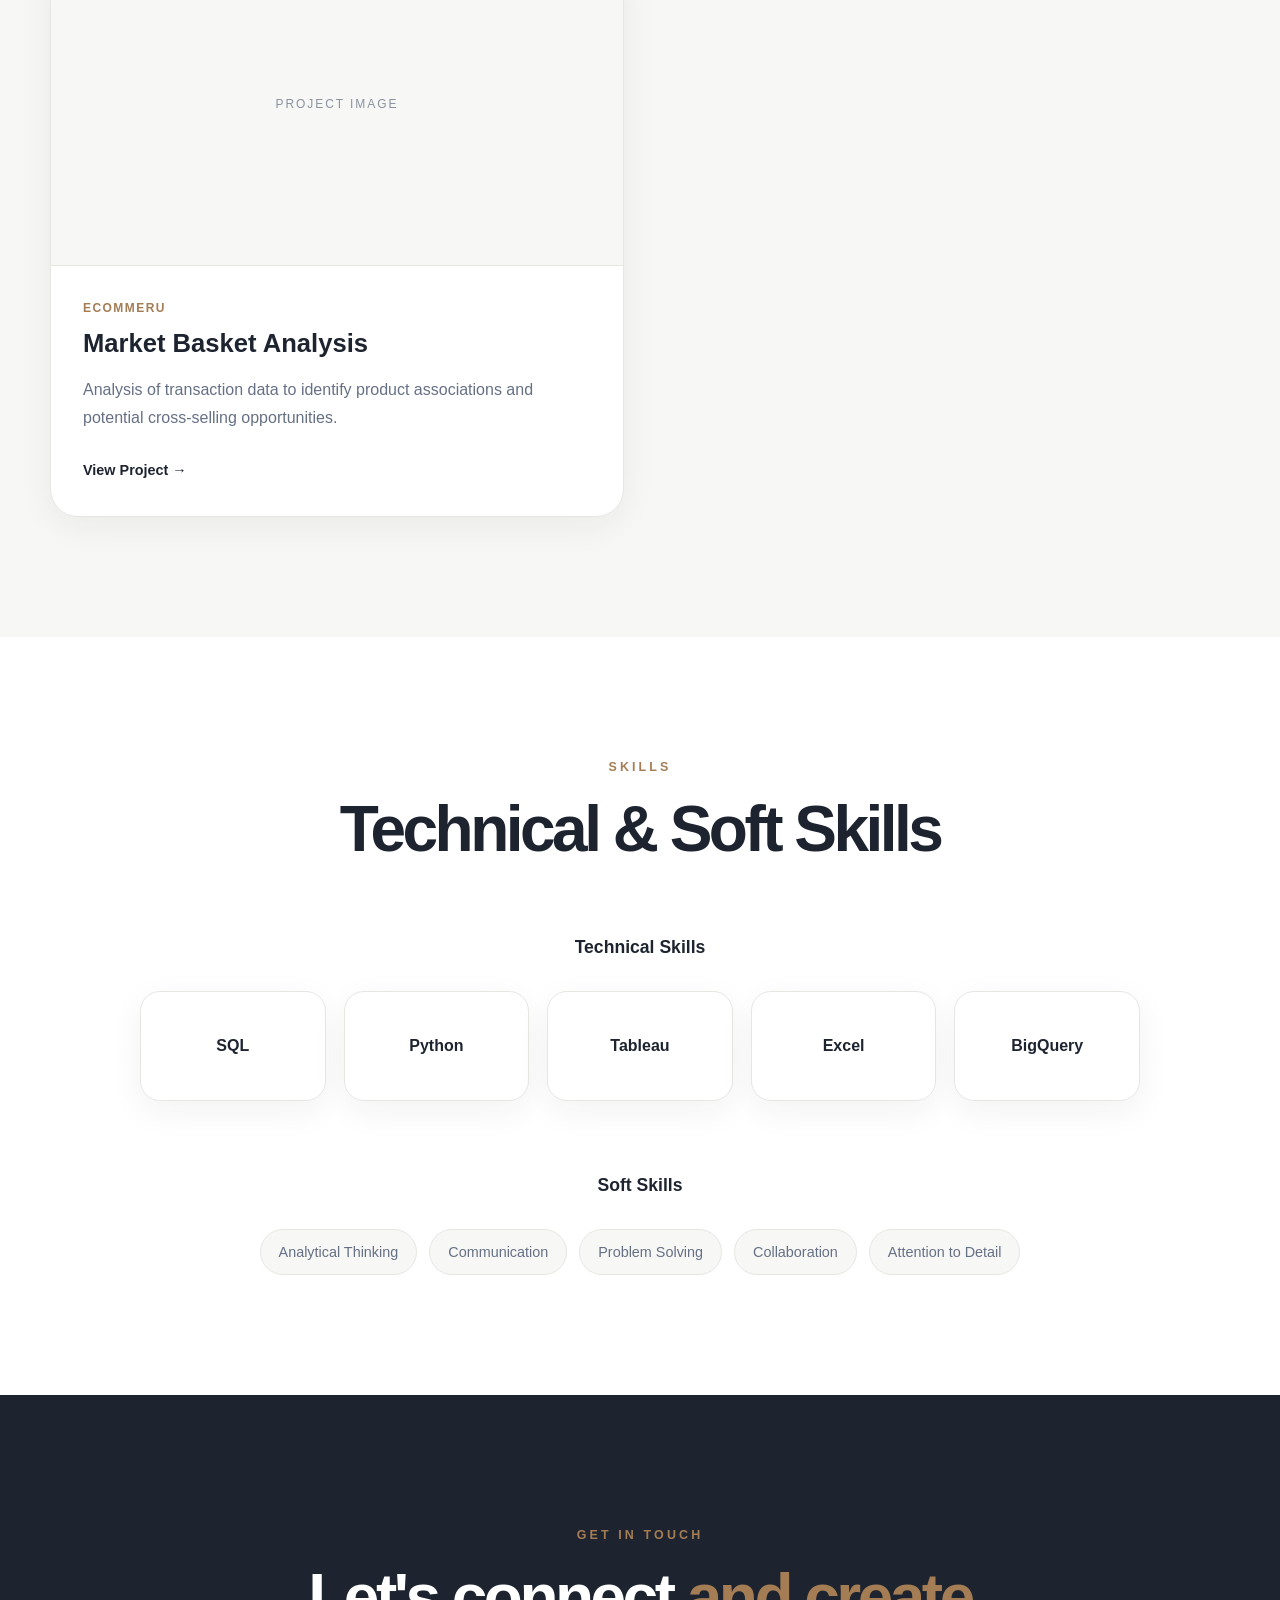
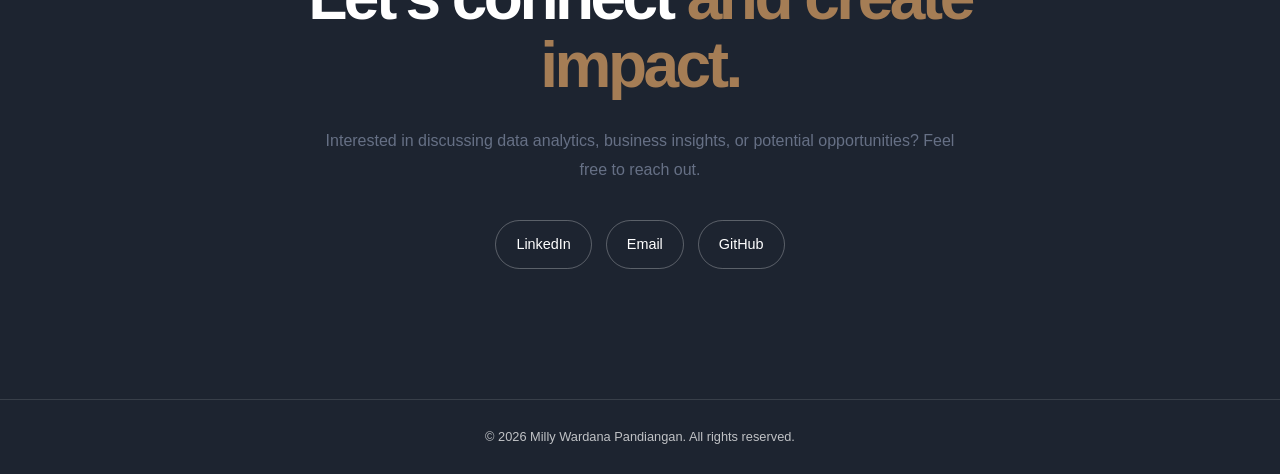
==== commit 737e6d13: "work experience update" ====
--- a/index.html
+++ b/index.html
@@ -533,87 +533,75 @@
              WORK EXPERIENCE
         ====================================== -->
         
-        <section
-            id="experience"
-            class="section experience-section"
-        >
+        <section id="experience" class="section experience-section">
         
             <div class="section-heading">
-        
-                <p class="section-label">
-                    WORK EXPERIENCE
-                </p>
-        
-                <h2>
-                    Professional Experience
-                </h2>
-        
+                <p class="section-label">WORK EXPERIENCE</p>
+                <h2>Professional Experience</h2>
             </div>
         
             <div class="experience-list">
         
                 <article class="experience-item">
         
-                    <!-- Employment period -->
-                    <p class="experience-date">
-                        Nov 2025 – May 2026
-                    </p>
-        
-                    <div class="experience-content">
-        
-                        <!-- Organization -->
-                        
-                        <div class="experience-organization">
-                        
-                            <img
-                                src="assets/images/logo-bpvp-sorong.png"
-                                alt="BPVP Sorong logo"
-                                class="experience-logo"
-                            >
-                        
-                            <h3 class="experience-company-name">
-                                BPVP Sorong — Kemnaker
-                            </h3>
-                        
+                    <!-- Header: organization and period -->
+                    <div class="experience-header">
+        
+                        <div class="experience-heading-main">
+        
+                            <div class="experience-organization">
+                                <img
+                                    src="assets/images/logo-bpvp-sorong.png"
+                                    alt="BPVP Sorong logo"
+                                    class="experience-logo"
+                                >
+        
+                                <h3 class="experience-company-name">
+                                    BPVP Sorong — Kemnaker
+                                </h3>
+                            </div>
+        
+                            <p class="experience-role">
+                                Digital Data Developer — Internship
+                            </p>
+        
                         </div>
-                        
-                        <p class="experience-role">
-                            Digital Data Developer — Internship
-                        </p>
-        
-                        <!-- Key contributions -->
-                        <ul class="experience-achievements">
-        
-                            <li>
-                                Managed and organized over 2,000 recruitment
-                                and training participant records, improving
-                                data consistency and supporting reporting
-                                and record management.
-                            </li>
-        
-                            <li>
-                                Analyzed 474 satisfaction survey responses
-                                and developed an interactive Tableau dashboard
-                                covering August–December 2025 to present
-                                satisfaction scores and participant demographics.
-                            </li>
-        
-                            <li>
-                                Developed 7 training registration templates,
-                                monitored the SkillHub dashboard, and delivered
-                                weekly enrollment monitoring reports to support
-                                participant registration and tracking.
-                            </li>
-        
-                            <li>
-                                Managed two WhatsApp groups with over 500
-                                members, supporting information accessibility
-                                and service responsiveness.
-                            </li>
-        
-                        </ul>
-        
-                    </div>
+        
+                        <p class="experience-date">
+                            Nov 2025 – May 2026
+                        </p>
+        
+                    </div>
+        
+                    <!-- Key contributions -->
+                    <ul class="experience-achievements">
+        
+                        <li>
+                            Managed over 2,000 recruitment and training
+                            participant records, improving data consistency
+                            and supporting reporting and record management.
+                        </li>
+        
+                        <li>
+                            Analyzed 474 satisfaction survey responses and
+                            developed an interactive Tableau dashboard covering
+                            August–December 2025 to present satisfaction scores
+                            and participant demographics.
+                        </li>
+        
+                        <li>
+                            Developed 7 training registration templates,
+                            monitored the SkillHub dashboard, and delivered
+                            weekly enrollment monitoring reports.
+                        </li>
+        
+                        <li>
+                            Managed two WhatsApp groups with over 500 members,
+                            supporting information accessibility and service
+                            responsiveness.
+                        </li>
+        
+                    </ul>
         
                 </article>
         
--- a/css/style.css
+++ b/css/style.css
@@ -1032,21 +1032,19 @@
 }
 
 
-
-
 /* =========================================
    12. WORK EXPERIENCE
 ========================================= */
 
 .experience-list {
-    max-width: 1000px;
+    max-width: 1200px;
     margin: 0 auto;
 }
 
 .experience-item {
     display: flex;
     flex-direction: column;
-    gap: 24px;
+    gap: 28px;
     padding: 36px 40px;
     background: var(--bg-card);
     border: 1px solid var(--border);
@@ -1054,79 +1052,70 @@
     box-shadow: var(--shadow-soft);
 }
 
-/* Employment period at the top-left */
-
-.experience-date {
+/* Employment period — top right */
+
+#experience .experience-date {
+    align-self: flex-end;
     margin: 0;
-    color: var(--accent);
-    font-size: 0.8rem;
+    color: var(--text-main);
+    font-size: 1rem;
+    font-weight: 600;
+    letter-spacing: 0;
+    text-align: right;
+}
+
+/* Organization identity */
+
+#experience .experience-organization {
+    display: flex;
+    align-items: center;
+    gap: 20px;
+    margin-bottom: 24px;
+}
+
+#experience .experience-logo {
+    display: block;
+    width: 100px;
+    height: 100px;
+    max-width: 100px;
+    object-fit: contain;
+    flex: 0 0 100px;
+}
+
+#experience .experience-company-name {
+    margin: 0;
+    color: var(--text-main);
+    font-size: 1.35rem;
     font-weight: 700;
-    letter-spacing: 0.08em;
-}
-
-/* Organization logo and name */
-
-.experience-organization {
-    display: flex;
-    align-items: center;
-    gap: 18px;
-    margin-bottom: 22px;
-}
-
-.experience-logo {
-    width: 64px;
-    height: 64px;
-    object-fit: contain;
-    flex-shrink: 0;
-}
-
-.experience-organization-info {
-    min-width: 0;
-}
-
-.experience-company-name {
-    margin: 0 0 5px;
+    line-height: 1.4;
+}
+
+/* Position */
+
+#experience .experience-role {
+    margin: 0 0 20px;
     color: var(--text-main);
-    font-size: 1.5rem;
-    line-height: 1.3;
-}
-
-.experience-ministry {
+    font-size: 1.1rem;
+    font-weight: 600;
+    line-height: 1.5;
+}
+
+/* Achievement bullet points */
+
+#experience .experience-achievements {
     margin: 0;
+    padding-left: 24px;
     color: var(--text-soft);
-    font-size: 0.9rem;
-}
-
-/* Position and employment type */
-
-.experience-role {
-    margin: 0 0 6px;
-    color: var(--text-main);
-    font-size: 1.15rem;
-    line-height: 1.4;
-}
-
-.experience-employment-type {
-    margin: 0 0 20px;
-    color: var(--text-soft);
-    font-size: 0.9rem;
-}
-
-/* Achievement bullet points */
-
-.experience-achievements {
-    margin: 0;
-    padding-left: 22px;
-    color: var(--text-soft);
-    line-height: 1.8;
-}
-
-.experience-achievements li {
+    font-size: 1rem;
+    line-height: 1.7;
+}
+
+#experience .experience-achievements li {
     padding-left: 5px;
-    margin-bottom: 12px;
-}
-
-.experience-achievements li:last-child {
+    margin-bottom: 10px;
+}
+
+#experience .experience-achievements li:last-child {
     margin-bottom: 0;
 }
 
@@ -1135,26 +1124,32 @@
 @media (max-width: 600px) {
     .experience-item {
         padding: 26px 22px;
-        gap: 20px;
-    }
-
-    .experience-organization {
+        gap: 22px;
+    }
+
+    #experience .experience-organization {
         gap: 12px;
         margin-bottom: 18px;
     }
 
-    .experience-logo {
-        width: 52px;
-        height: 52px;
-    }
-
-    .experience-company-name {
-        font-size: 1.25rem;
-    }
-
-    .experience-achievements {
+    #experience .experience-logo {
+        width: 64px;
+        height: 64px;
+        max-width: 64px;
+        flex-basis: 64px;
+    }
+
+    #experience .experience-company-name {
+        font-size: 1.1rem;
+    }
+
+    #experience .experience-role {
+        font-size: 1rem;
+    }
+
+    #experience .experience-achievements {
         padding-left: 20px;
-        line-height: 1.7;
+        line-height: 1.65;
     }
 }
 
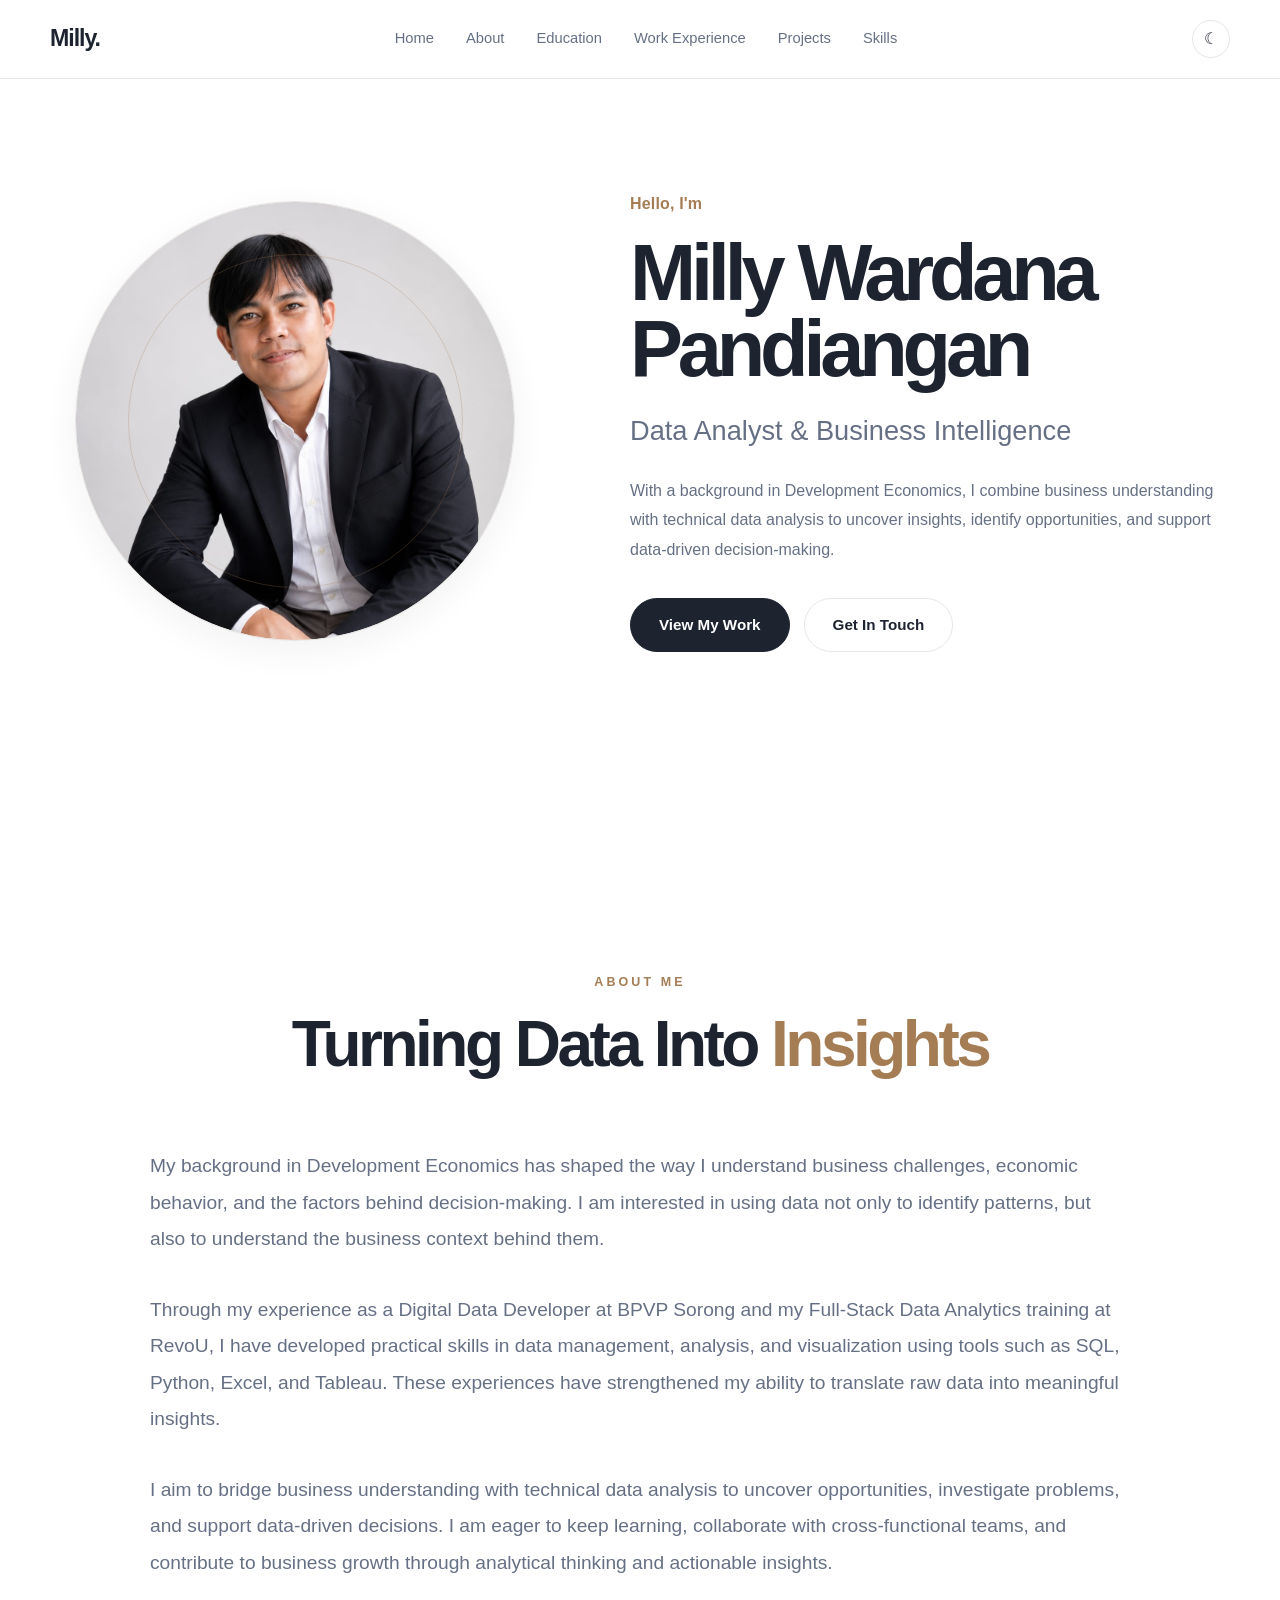
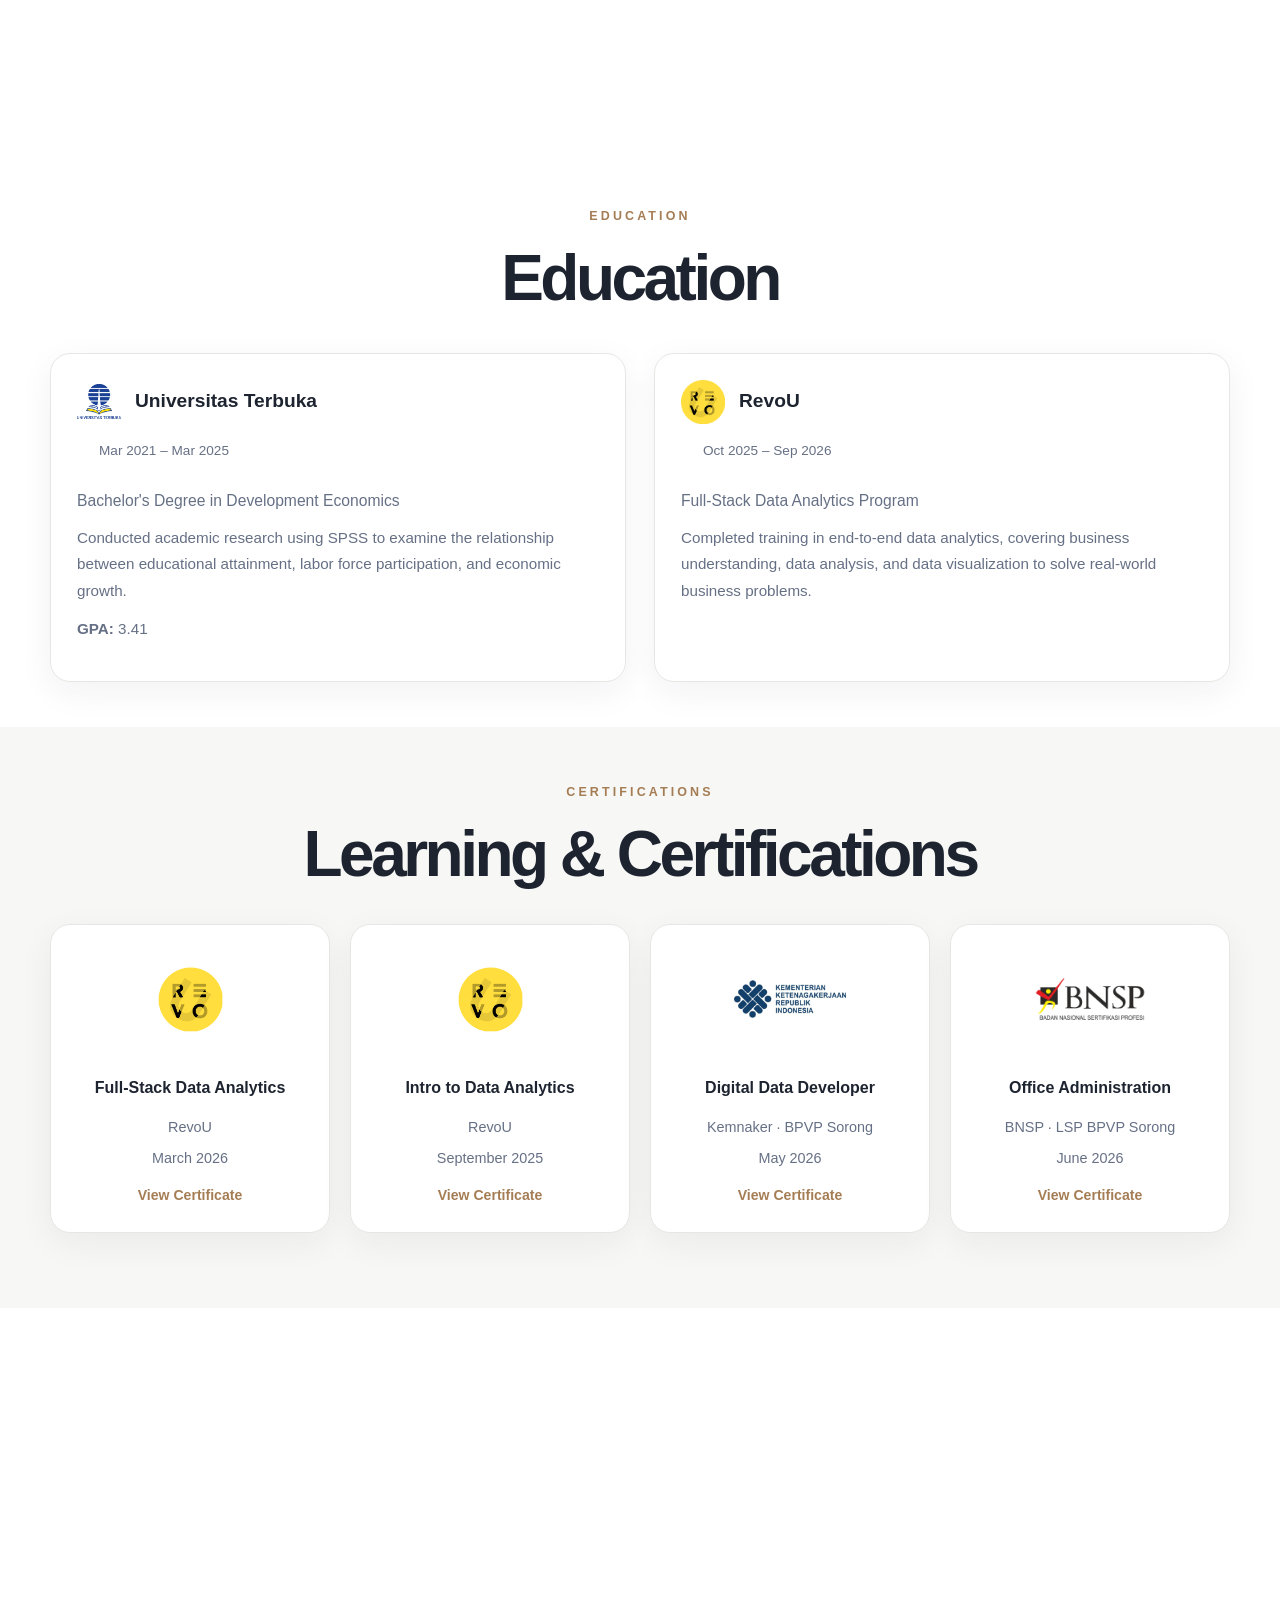
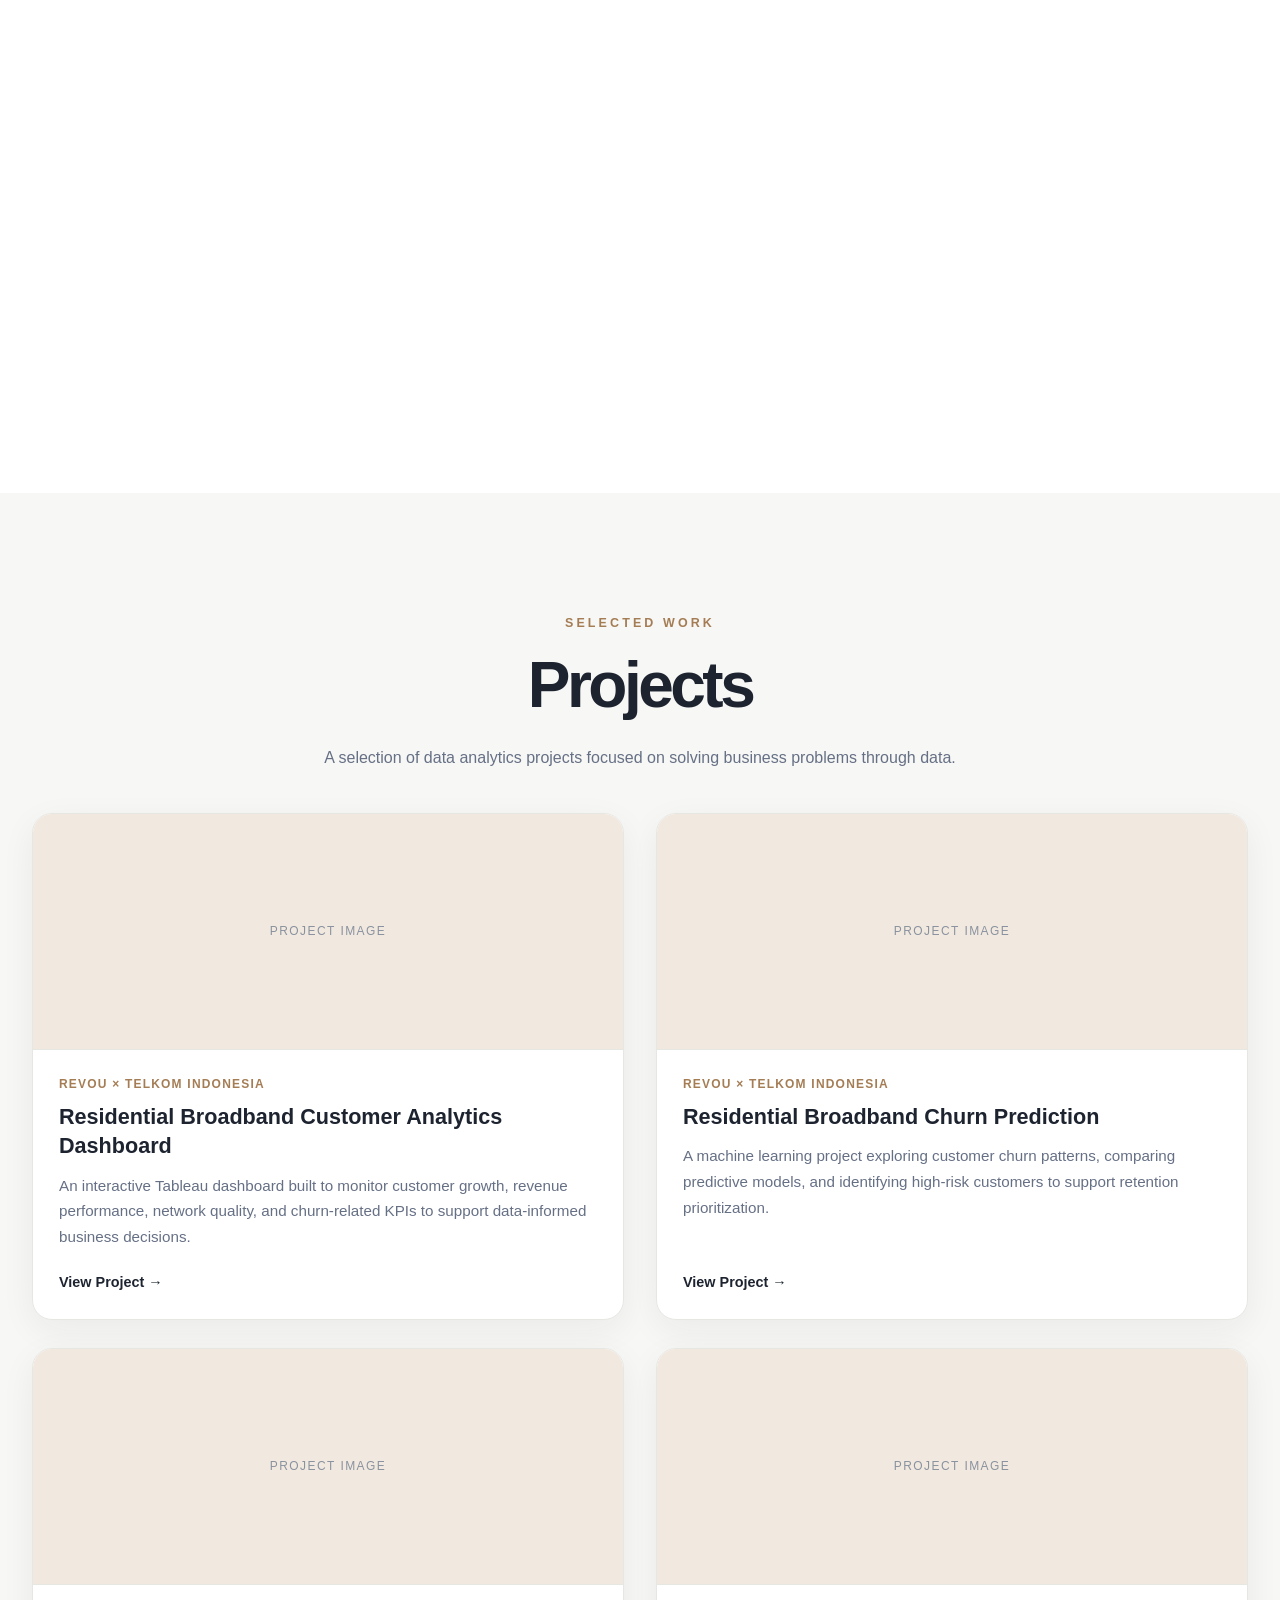
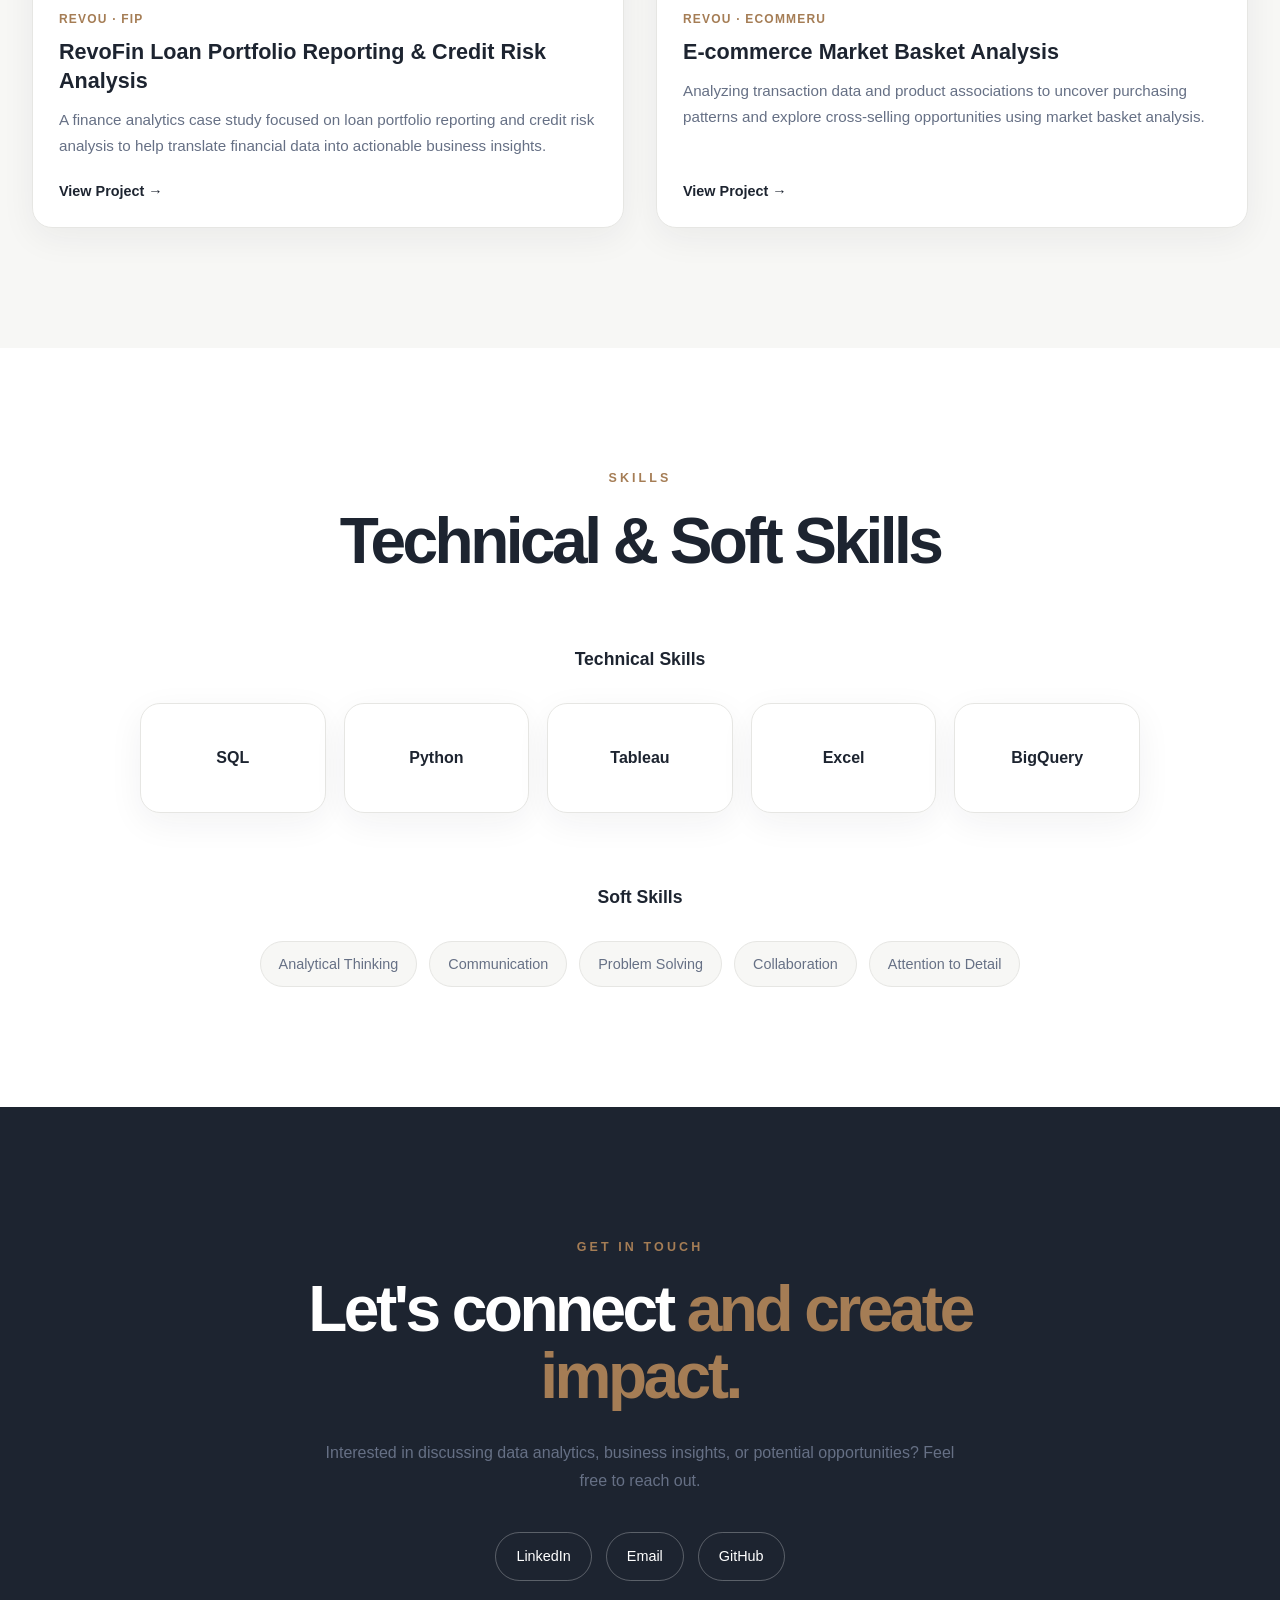
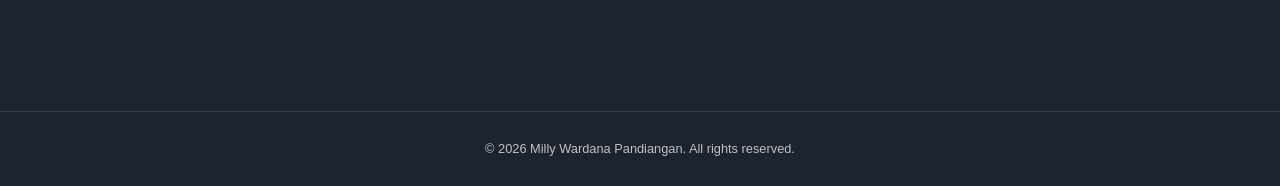
==== commit b8ab7eaa: "Project update" ====
--- a/index.html
+++ b/index.html
@@ -610,6 +610,7 @@
         </section>
 
 
+        
         <!-- =====================================
              PROJECTS
         ====================================== -->
@@ -640,23 +641,53 @@
             <div class="projects-grid">
 
 
-                <!-- Project 1 -->
+                <!-- Project 1: Customer Analytics Dashboard -->
 
                 <article class="project-card">
 
                     <div class="project-image">
-
-                        <span>
-                            PROJECT IMAGE
-                        </span>
-
-                    </div>
-
+                        <span>PROJECT IMAGE</span>
+                    </div>
 
                     <div class="project-content">
 
                         <p class="project-category">
-                            Telkom Indonesia
+                            RevoU × Telkom Indonesia
+                        </p>
+
+                        <h3>
+                            Residential Broadband
+                            Customer Analytics Dashboard
+                        </h3>
+
+                        <p>
+                            An interactive Tableau dashboard built to monitor
+                            customer growth, revenue performance, network
+                            quality, and churn-related KPIs to support
+                            data-informed business decisions.
+                        </p>
+
+                        <a href="#" class="project-link">
+                            View Project →
+                        </a>
+
+                    </div>
+
+                </article>
+
+
+                <!-- Project 2: Churn Prediction -->
+
+                <article class="project-card">
+
+                    <div class="project-image">
+                        <span>PROJECT IMAGE</span>
+                    </div>
+
+                    <div class="project-content">
+
+                        <p class="project-category">
+                            RevoU × Telkom Indonesia
                         </p>
 
                         <h3>
@@ -665,16 +696,13 @@
                         </h3>
 
                         <p>
-                            Data analytics project focused on identifying
-                            customer churn patterns and generating insights
-                            to support customer retention strategies.
-                        </p>
-
-
-                        <a
-                            href="#"
-                            class="project-link"
-                        >
+                            A machine learning project exploring customer
+                            churn patterns, comparing predictive models,
+                            and identifying high-risk customers to support
+                            retention prioritization.
+                        </p>
+
+                        <a href="#" class="project-link">
                             View Project →
                         </a>
 
@@ -683,42 +711,33 @@
                 </article>
 
 
-
-                <!-- Project 2 -->
+                <!-- Project 3: FIP -->
 
                 <article class="project-card">
 
                     <div class="project-image">
-
-                        <span>
-                            PROJECT IMAGE
-                        </span>
-
-                    </div>
-
+                        <span>PROJECT IMAGE</span>
+                    </div>
 
                     <div class="project-content">
 
                         <p class="project-category">
-                            Telkom Indonesia
+                            RevoU · FIP
                         </p>
 
                         <h3>
-                            Customer Analytics
-                            Dashboard
+                            RevoFin Loan Portfolio
+                            Reporting & Credit Risk Analysis
                         </h3>
 
                         <p>
-                            Interactive Tableau dashboard designed to
-                            monitor customer performance and key business
-                            metrics for continuous decision-making.
-                        </p>
-
-
-                        <a
-                            href="#"
-                            class="project-link"
-                        >
+                            A finance analytics case study focused on loan
+                            portfolio reporting and credit risk analysis
+                            to help translate financial data into
+                            actionable business insights.
+                        </p>
+
+                        <a href="#" class="project-link">
                             View Project →
                         </a>
 
@@ -727,41 +746,33 @@
                 </article>
 
 
-
-                <!-- Project 3 -->
+                <!-- Project 4: EcommerU -->
 
                 <article class="project-card">
 
                     <div class="project-image">
-
-                        <span>
-                            PROJECT IMAGE
-                        </span>
-
-                    </div>
-
+                        <span>PROJECT IMAGE</span>
+                    </div>
 
                     <div class="project-content">
 
                         <p class="project-category">
-                            EcommerU
+                            RevoU · EcommerU
                         </p>
 
                         <h3>
+                            E-commerce
                             Market Basket Analysis
                         </h3>
 
                         <p>
-                            Analysis of transaction data to identify
-                            product associations and potential
-                            cross-selling opportunities.
-                        </p>
-
-
-                        <a
-                            href="#"
-                            class="project-link"
-                        >
+                            Analyzing transaction data and product
+                            associations to uncover purchasing patterns
+                            and explore cross-selling opportunities
+                            using market basket analysis.
+                        </p>
+
+                        <a href="#" class="project-link">
                             View Project →
                         </a>
 
@@ -773,6 +784,7 @@
             </div>
 
         </section>
+
 
 
 
--- a/css/style.css
+++ b/css/style.css
@@ -1032,274 +1032,283 @@
 }
 
 
+
 /* =========================================
    12. WORK EXPERIENCE
 ========================================= */
 
 .experience-list {
-    max-width: 1200px;
+    max-width: 1050px;
     margin: 0 auto;
 }
 
 .experience-item {
-    display: flex;
-    flex-direction: column;
-    gap: 28px;
-    padding: 36px 40px;
+    padding: 30px 34px;
     background: var(--bg-card);
     border: 1px solid var(--border);
     border-radius: var(--radius-large);
     box-shadow: var(--shadow-soft);
 }
 
-/* Employment period — top right */
-
-#experience .experience-date {
-    align-self: flex-end;
+/* Header: organization left, period right */
+
+.experience-header {
+    display: flex;
+    justify-content: space-between;
+    align-items: flex-start;
+    gap: 24px;
+    margin-bottom: 22px;
+}
+
+.experience-heading-main {
+    flex: 1;
+    min-width: 0;
+}
+
+#experience .experience-organization {
+    display: flex;
+    align-items: center;
+    gap: 16px;
+    margin-bottom: 10px;
+}
+
+#experience .experience-logo {
+    width: 76px;
+    height: 76px;
+    max-width: 76px;
+    object-fit: contain;
+    flex: 0 0 76px;
+}
+
+#experience .experience-company-name {
+    margin: 0;
+    color: var(--text-main);
+    font-size: 1.25rem;
+    font-weight: 700;
+    line-height: 1.4;
+}
+
+#experience .experience-role {
     margin: 0;
     color: var(--text-main);
     font-size: 1rem;
     font-weight: 600;
+    line-height: 1.5;
+}
+
+/* Period: top right */
+
+#experience .experience-date {
+    flex-shrink: 0;
+    margin: 4px 0 0;
+    color: var(--text-main);
+    font-size: 0.9rem;
+    font-weight: 600;
     letter-spacing: 0;
     text-align: right;
 }
 
-/* Organization identity */
-
-#experience .experience-organization {
+/* Achievement bullet points */
+
+#experience .experience-achievements {
+    margin: 0;
+    padding-left: 22px;
+    color: var(--text-soft);
+    font-size: 0.95rem;
+    line-height: 1.65;
+}
+
+#experience .experience-achievements li {
+    padding-left: 5px;
+    margin-bottom: 8px;
+}
+
+#experience .experience-achievements li:last-child {
+    margin-bottom: 0;
+}
+
+/* Mobile */
+
+@media (max-width: 600px) {
+    .experience-item {
+        padding: 24px 20px;
+    }
+
+    .experience-header {
+        flex-direction: column-reverse;
+        gap: 14px;
+        margin-bottom: 20px;
+    }
+
+    #experience .experience-date {
+        margin: 0;
+        font-size: 0.82rem;
+        text-align: left;
+    }
+
+    #experience .experience-organization {
+        gap: 12px;
+    }
+
+    #experience .experience-logo {
+        width: 56px;
+        height: 56px;
+        max-width: 56px;
+        flex-basis: 56px;
+    }
+
+    #experience .experience-company-name {
+        font-size: 1.05rem;
+    }
+
+    #experience .experience-role {
+        font-size: 0.95rem;
+    }
+
+    #experience .experience-achievements {
+        padding-left: 20px;
+        font-size: 0.9rem;
+        line-height: 1.6;
+    }
+}
+
+
+
+/* =========================================
+   13. PROJECTS
+========================================= */
+
+.projects-section {
+    background: var(--bg-soft);
+    width: 100%;
+    max-width: none;
+    padding-left: max(32px, calc((100vw - 1320px) / 2));
+    padding-right: max(32px, calc((100vw - 1320px) / 2));
+}
+
+.projects-section .section-heading {
+    margin-bottom: 42px;
+}
+
+.projects-grid {
+    display: grid;
+    grid-template-columns: repeat(2, minmax(0, 1fr));
+    gap: 28px 32px;
+    align-items: stretch;
+}
+
+.project-card {
     display: flex;
-    align-items: center;
-    gap: 20px;
-    margin-bottom: 24px;
-}
-
-#experience .experience-logo {
-    display: block;
-    width: 100px;
-    height: 100px;
-    max-width: 100px;
-    object-fit: contain;
-    flex: 0 0 100px;
-}
-
-#experience .experience-company-name {
-    margin: 0;
+    flex-direction: column;
+    min-width: 0;
+    overflow: hidden;
+    background: var(--bg-card);
+    border: 1px solid var(--border);
+    border-radius: var(--radius-medium);
+    box-shadow: var(--shadow-soft);
+    transition: transform 0.3s ease, box-shadow 0.3s ease;
+}
+
+.project-card:hover {
+    transform: translateY(-5px);
+    box-shadow: var(--shadow-card);
+}
+
+.project-image {
+    aspect-ratio: 2.5 / 1;
+    display: flex;
+    align-items: center;
+    justify-content: center;
+    overflow: hidden;
+    background: var(--accent-soft);
+    border-bottom: 1px solid var(--border);
+    color: var(--text-light);
+    font-size: 0.75rem;
+    letter-spacing: 0.12em;
+}
+
+.project-image img {
+    width: 100%;
+    height: 100%;
+    object-fit: cover;
+}
+
+.project-content {
+    display: flex;
+    flex-direction: column;
+    flex: 1;
+    padding: 24px 26px;
+}
+
+.project-category {
+    margin-bottom: 8px;
+    color: var(--accent);
+    font-size: 0.75rem;
+    font-weight: 700;
+    letter-spacing: 0.1em;
+    text-transform: uppercase;
+}
+
+.project-content h3 {
+    margin-bottom: 12px;
     color: var(--text-main);
     font-size: 1.35rem;
-    font-weight: 700;
-    line-height: 1.4;
-}
-
-/* Position */
-
-#experience .experience-role {
-    margin: 0 0 20px;
+    line-height: 1.35;
+}
+
+.project-content > p:not(.project-category) {
+    margin-bottom: 20px;
+    color: var(--text-soft);
+    font-size: 0.95rem;
+    line-height: 1.7;
+}
+
+.project-link {
+    display: inline-flex;
+    align-items: center;
+    gap: 8px;
+    margin-top: auto;
     color: var(--text-main);
-    font-size: 1.1rem;
+    font-size: 0.9rem;
     font-weight: 600;
-    line-height: 1.5;
-}
-
-/* Achievement bullet points */
-
-#experience .experience-achievements {
-    margin: 0;
-    padding-left: 24px;
-    color: var(--text-soft);
-    font-size: 1rem;
-    line-height: 1.7;
-}
-
-#experience .experience-achievements li {
-    padding-left: 5px;
-    margin-bottom: 10px;
-}
-
-#experience .experience-achievements li:last-child {
-    margin-bottom: 0;
-}
-
-/* Tablet and mobile */
-
-@media (max-width: 600px) {
-    .experience-item {
-        padding: 26px 22px;
-        gap: 22px;
-    }
-
-    #experience .experience-organization {
-        gap: 12px;
-        margin-bottom: 18px;
-    }
-
-    #experience .experience-logo {
-        width: 64px;
-        height: 64px;
-        max-width: 64px;
-        flex-basis: 64px;
-    }
-
-    #experience .experience-company-name {
-        font-size: 1.1rem;
-    }
-
-    #experience .experience-role {
-        font-size: 1rem;
-    }
-
-    #experience .experience-achievements {
-        padding-left: 20px;
-        line-height: 1.65;
-    }
-}
-
-
-/* =========================================
-   13. PROJECTS
-========================================= */
-
-.projects-section {
-
-    background: var(--bg-soft);
-
-    width: 100%;
-
-    max-width: none;
-
-    padding-left: max(
-        32px,
-        calc((100vw - var(--container-width)) / 2)
-    );
-
-    padding-right: max(
-        32px,
-        calc((100vw - var(--container-width)) / 2)
-    );
-}
-
-
-.projects-grid {
-
-    display: grid;
-
-    grid-template-columns:
-        repeat(2, 1fr);
-
-    gap: 32px;
-}
-
-
-.project-card {
-
-    overflow: hidden;
-
-    background: var(--bg-card);
-
-    border:
-        1px solid var(--border);
-
-    border-radius: var(--radius-large);
-
-    box-shadow: var(--shadow-soft);
-
-    transition:
-        transform 0.35s ease,
-        box-shadow 0.35s ease;
-}
-
-
-.project-card:hover {
-
-    transform: translateY(-8px);
-
-    box-shadow: var(--shadow-card);
-}
-
-
-.project-image {
-
-    aspect-ratio: 16 / 9;
-
-    display: flex;
-
-    align-items: center;
-    justify-content: center;
-
-    background: var(--bg-soft);
-
-    border-bottom:
-        1px solid var(--border);
-
-    color: var(--text-light);
-
-    font-size: 0.75rem;
-
-    letter-spacing: 0.16em;
-}
-
-
-.project-content {
-
-    padding: 32px;
-}
-
-
-.project-category {
-
-    margin-bottom: 10px;
-
-    color: var(--accent);
-
-    font-size: 0.75rem;
-
-    font-weight: 700;
-
-    letter-spacing: 0.12em;
-
-    text-transform: uppercase;
-}
-
-
-.project-content h3 {
-
-    margin-bottom: 16px;
-
-    color: var(--text-main);
-
-    font-size: 1.6rem;
-
-    line-height: 1.25;
-}
-
-
-.project-content > p:not(.project-category) {
-
-    margin-bottom: 24px;
-
-    color: var(--text-soft);
-
-    line-height: 1.75;
-}
-
-
-.project-link {
-
-    display: inline-flex;
-
-    align-items: center;
-
-    color: var(--text-main);
-
-    font-size: 0.9rem;
-
-    font-weight: 600;
-}
-
+}
 
 .project-link:hover {
     color: var(--accent);
-}
-
+    transform: translateX(3px);
+}
+
+/* Keep two cards per row on tablet-sized screens */
+@media (max-width: 950px) {
+    .projects-grid {
+        grid-template-columns: repeat(2, minmax(0, 1fr));
+        gap: 22px;
+    }
+
+    .project-content {
+        padding: 20px;
+    }
+
+    .project-content h3 {
+        font-size: 1.2rem;
+    }
+}
+
+/* Single column on mobile */
+@media (max-width: 600px) {
+    .projects-grid {
+        grid-template-columns: 1fr;
+        gap: 20px;
+    }
+
+    .project-content {
+        padding: 22px;
+    }
+
+    .project-content h3 {
+        font-size: 1.25rem;
+    }
+}
 
 
 /* =========================================
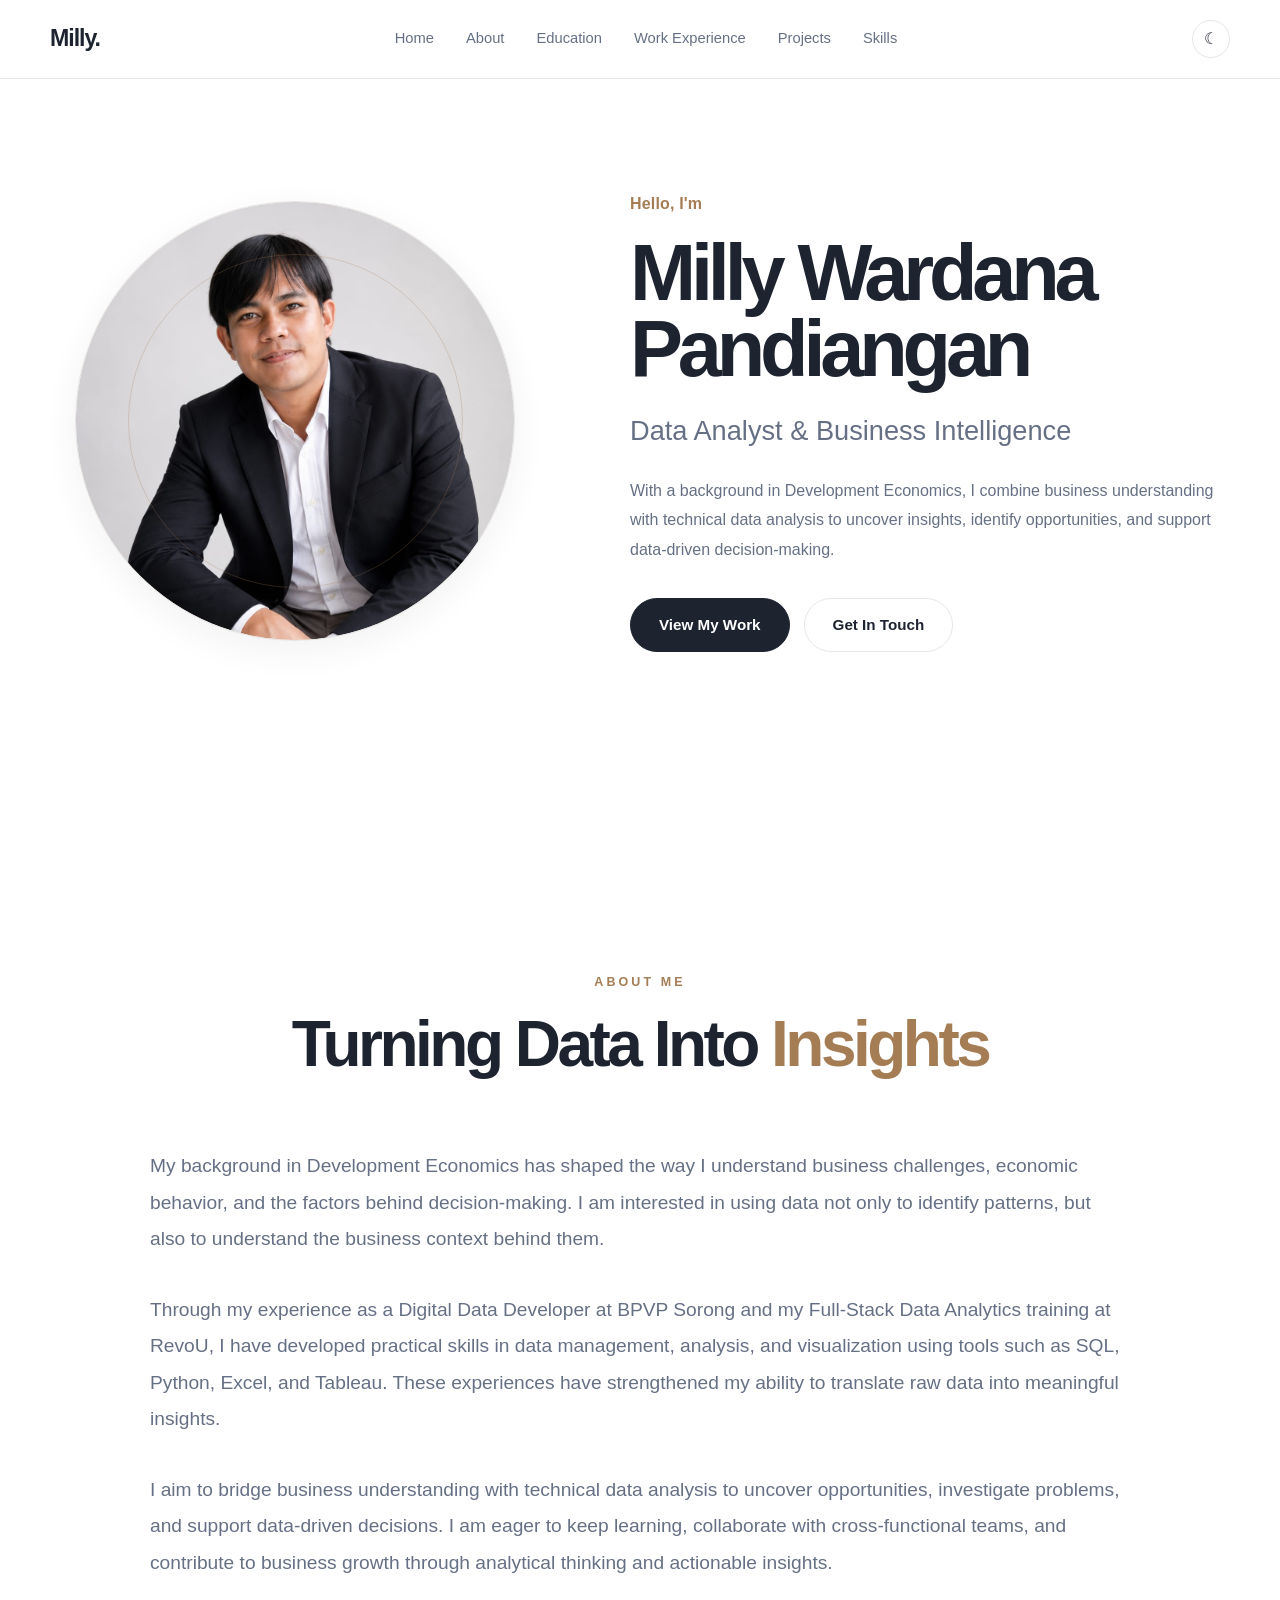
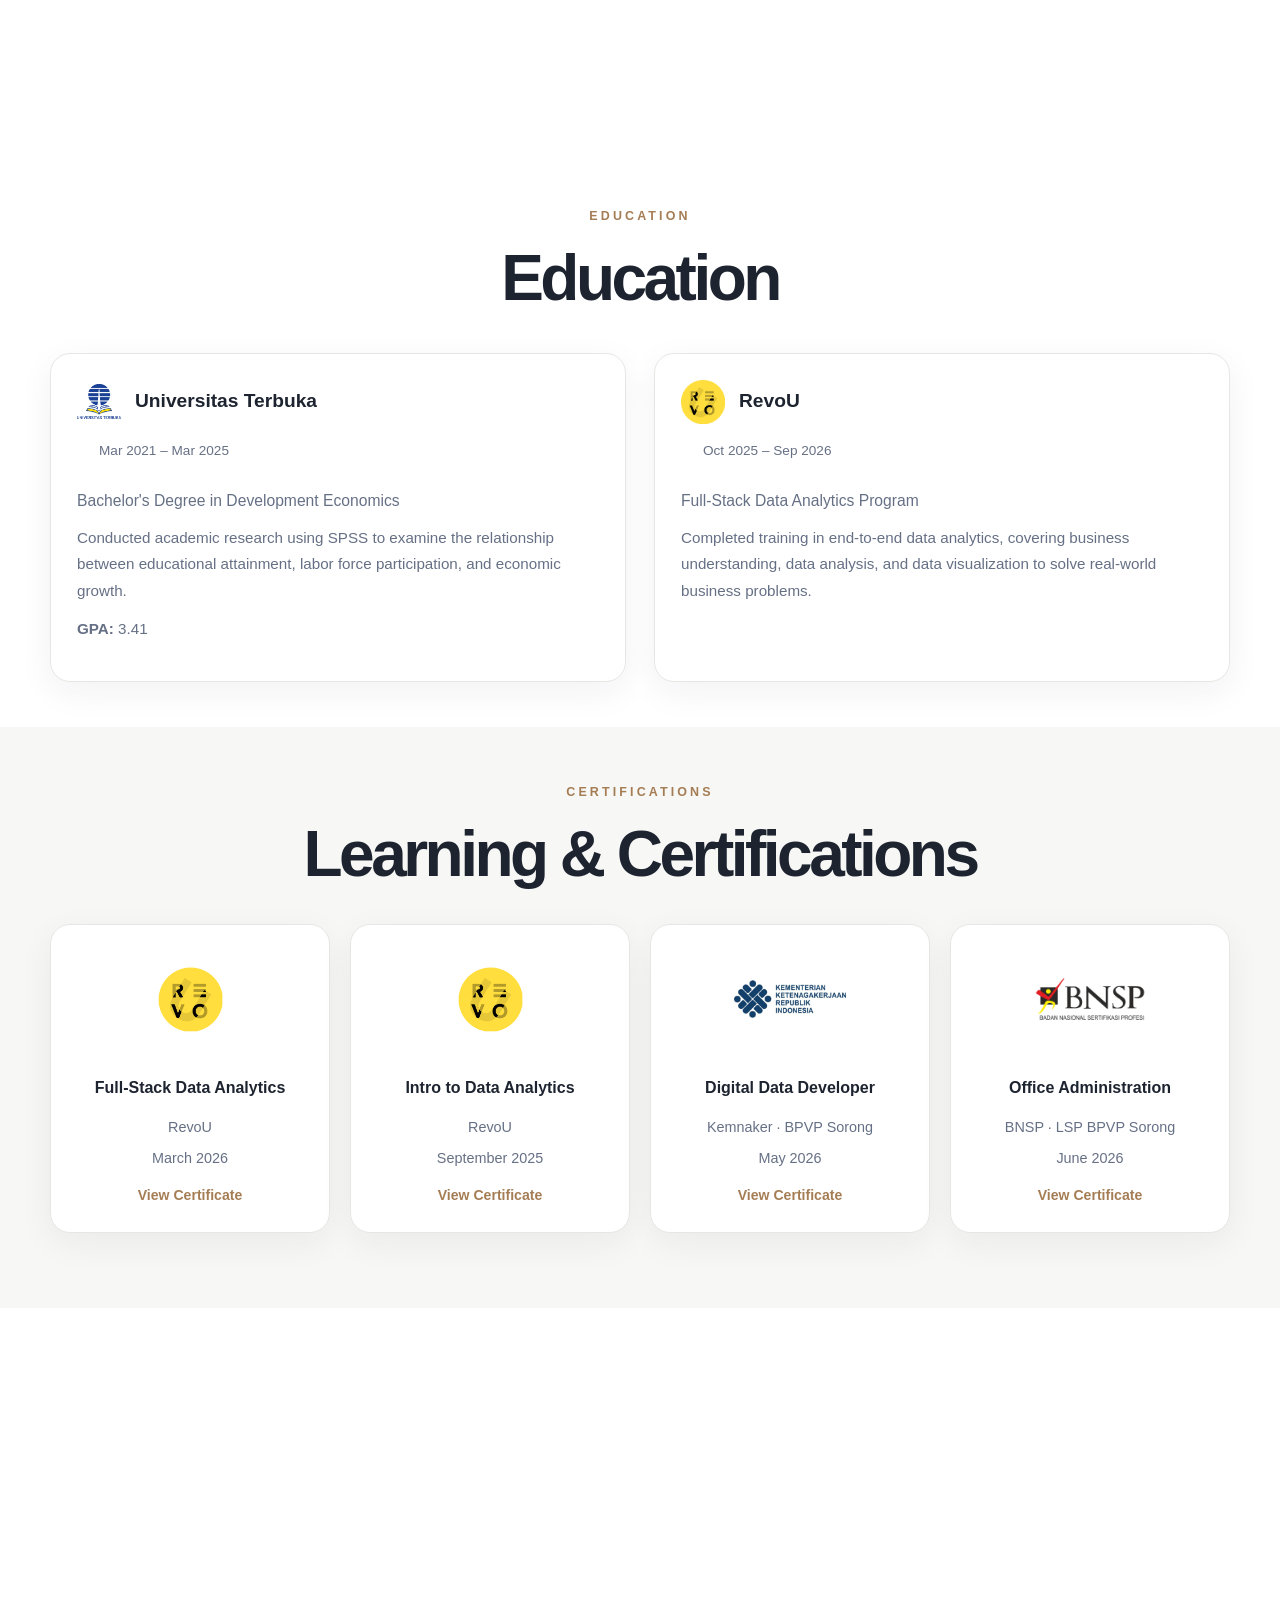
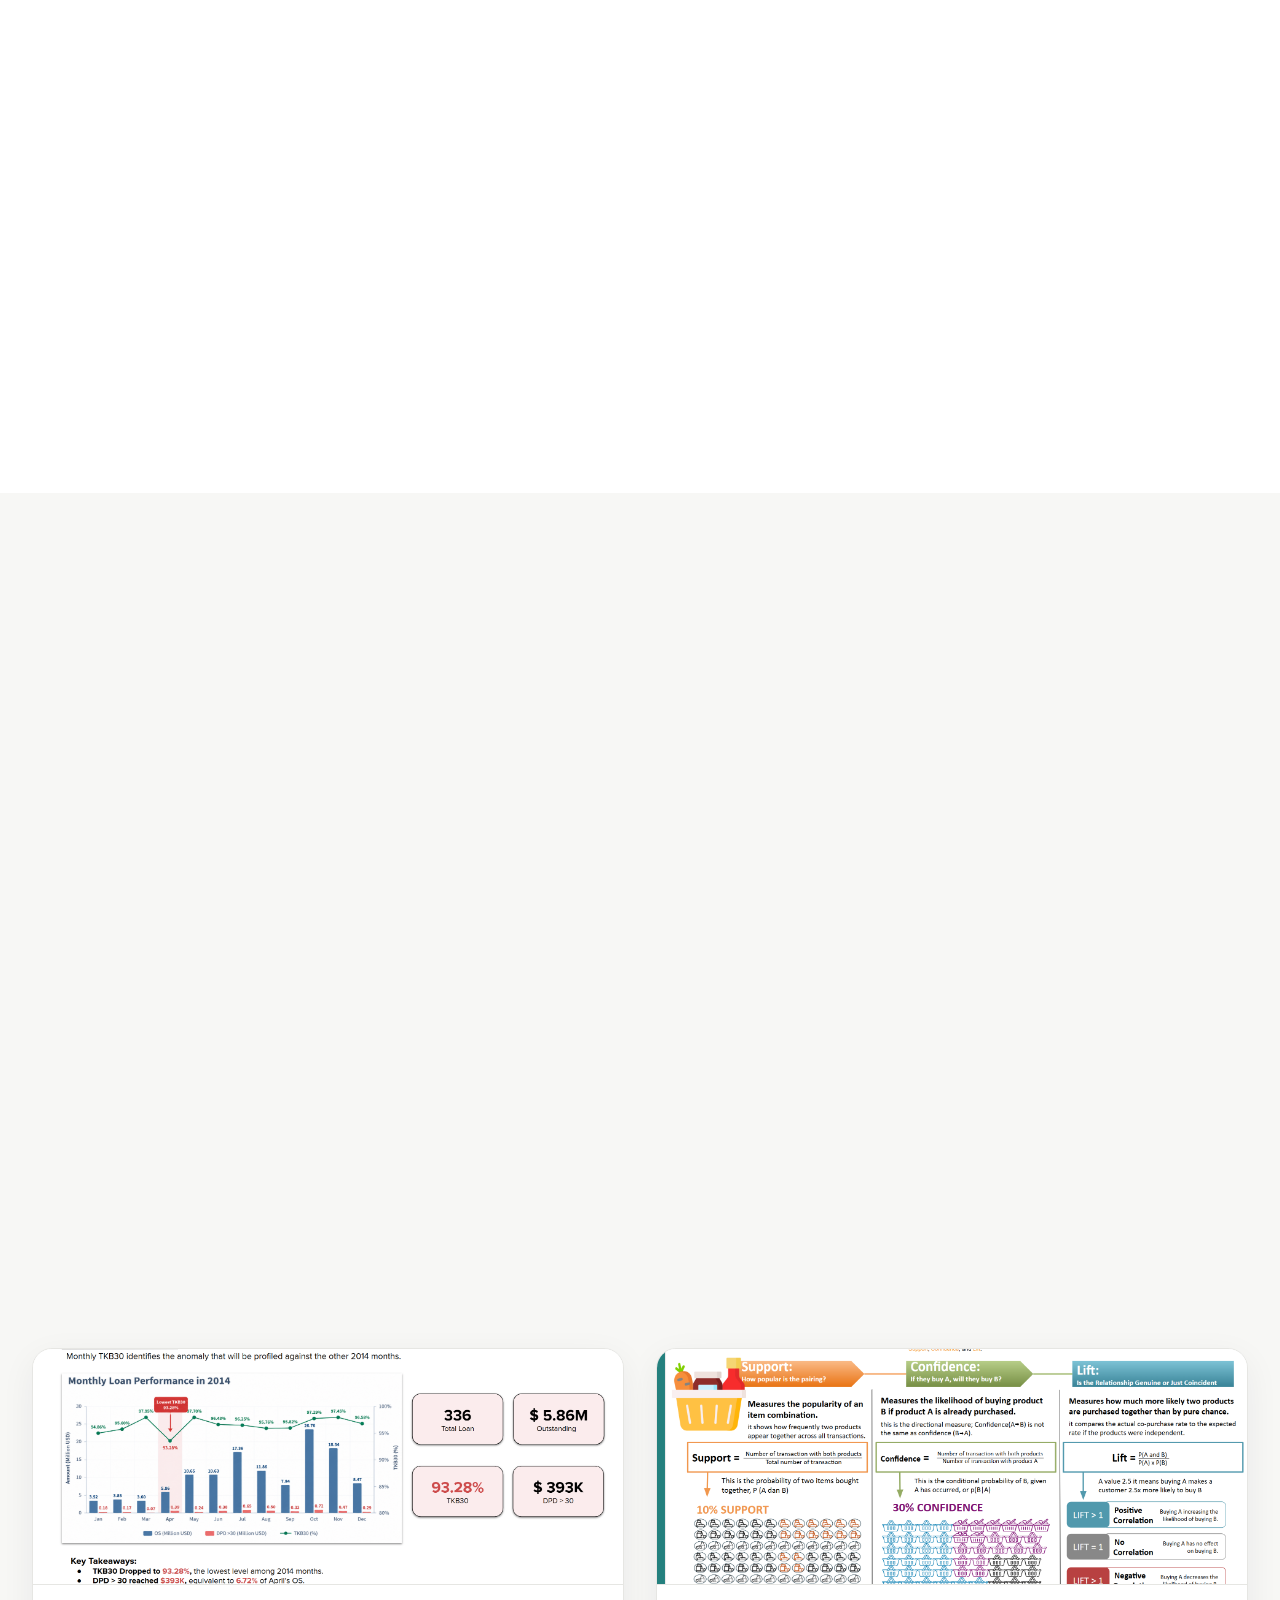
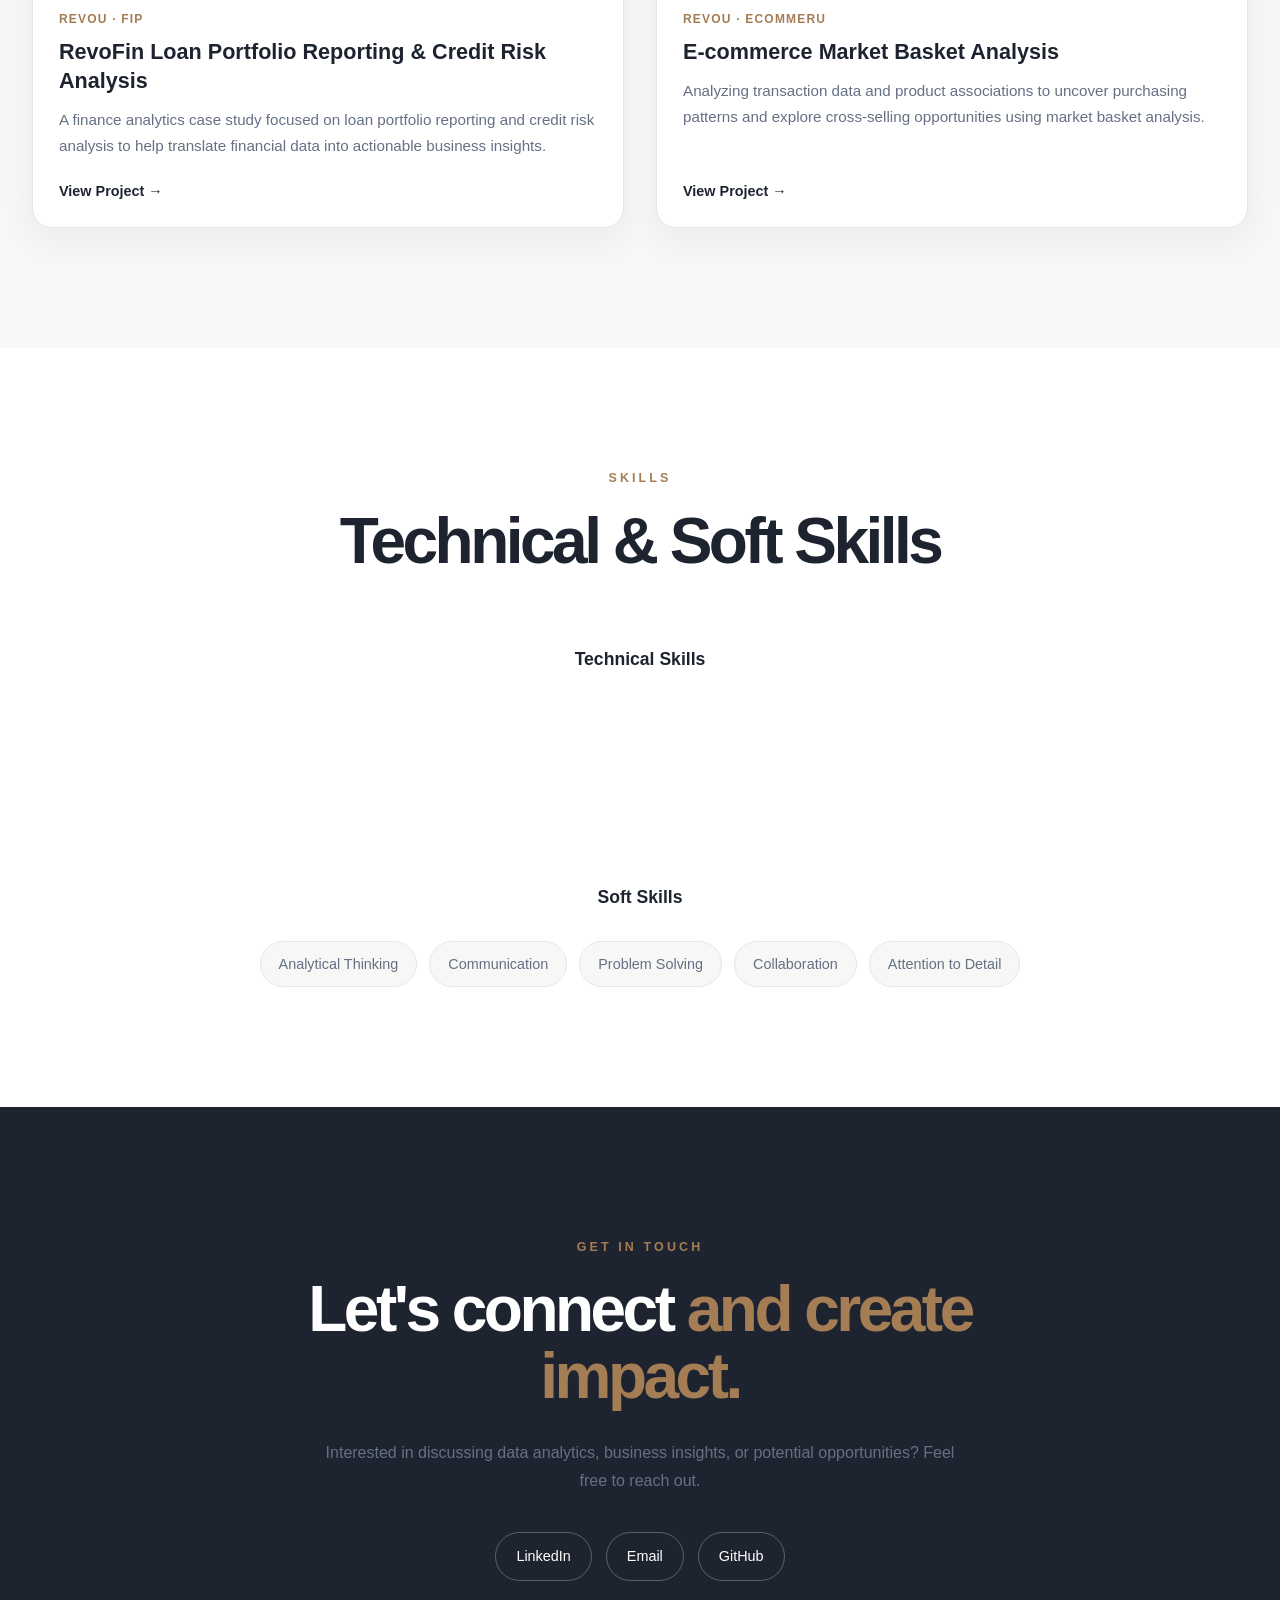
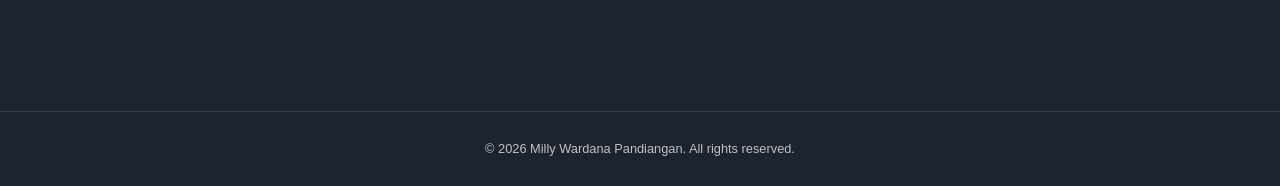
==== commit 7356452c: "Update project images" ====
--- a/index.html
+++ b/index.html
@@ -646,7 +646,11 @@
                 <article class="project-card">
 
                     <div class="project-image">
-                        <span>PROJECT IMAGE</span>
+                        <img
+                            src="assets/images/customer-analytics.png"
+                            alt="Telkom Indonesia Customer Analytics Dashboard"
+                            loading="lazy"
+                        >
                     </div>
 
                     <div class="project-content">
@@ -680,8 +684,12 @@
 
                 <article class="project-card">
 
-                    <div class="project-image">
-                        <span>PROJECT IMAGE</span>
+                   <div class="project-image">
+                        <img
+                            src="assets/images/churn-shap.png"
+                            alt="Customer Churn Prediction Model Interpretability using SHAP"
+                            loading="lazy"
+                        >
                     </div>
 
                     <div class="project-content">
@@ -716,7 +724,11 @@
                 <article class="project-card">
 
                     <div class="project-image">
-                        <span>PROJECT IMAGE</span>
+                        <img
+                            src="assets/images/revofin-loan-analysis.png"
+                            alt="RevoFin Loan Portfolio and Credit Risk Analysis"
+                            loading="lazy"
+                        >
                     </div>
 
                     <div class="project-content">
@@ -751,7 +763,11 @@
                 <article class="project-card">
 
                     <div class="project-image">
-                        <span>PROJECT IMAGE</span>
+                        <img
+                            src="assets/images/ecommerce-market-basket.png"
+                            alt="E-commerce Market Basket Analysis: Support, Confidence, and Lift"
+                            loading="lazy"
+                        >
                     </div>
 
                     <div class="project-content">
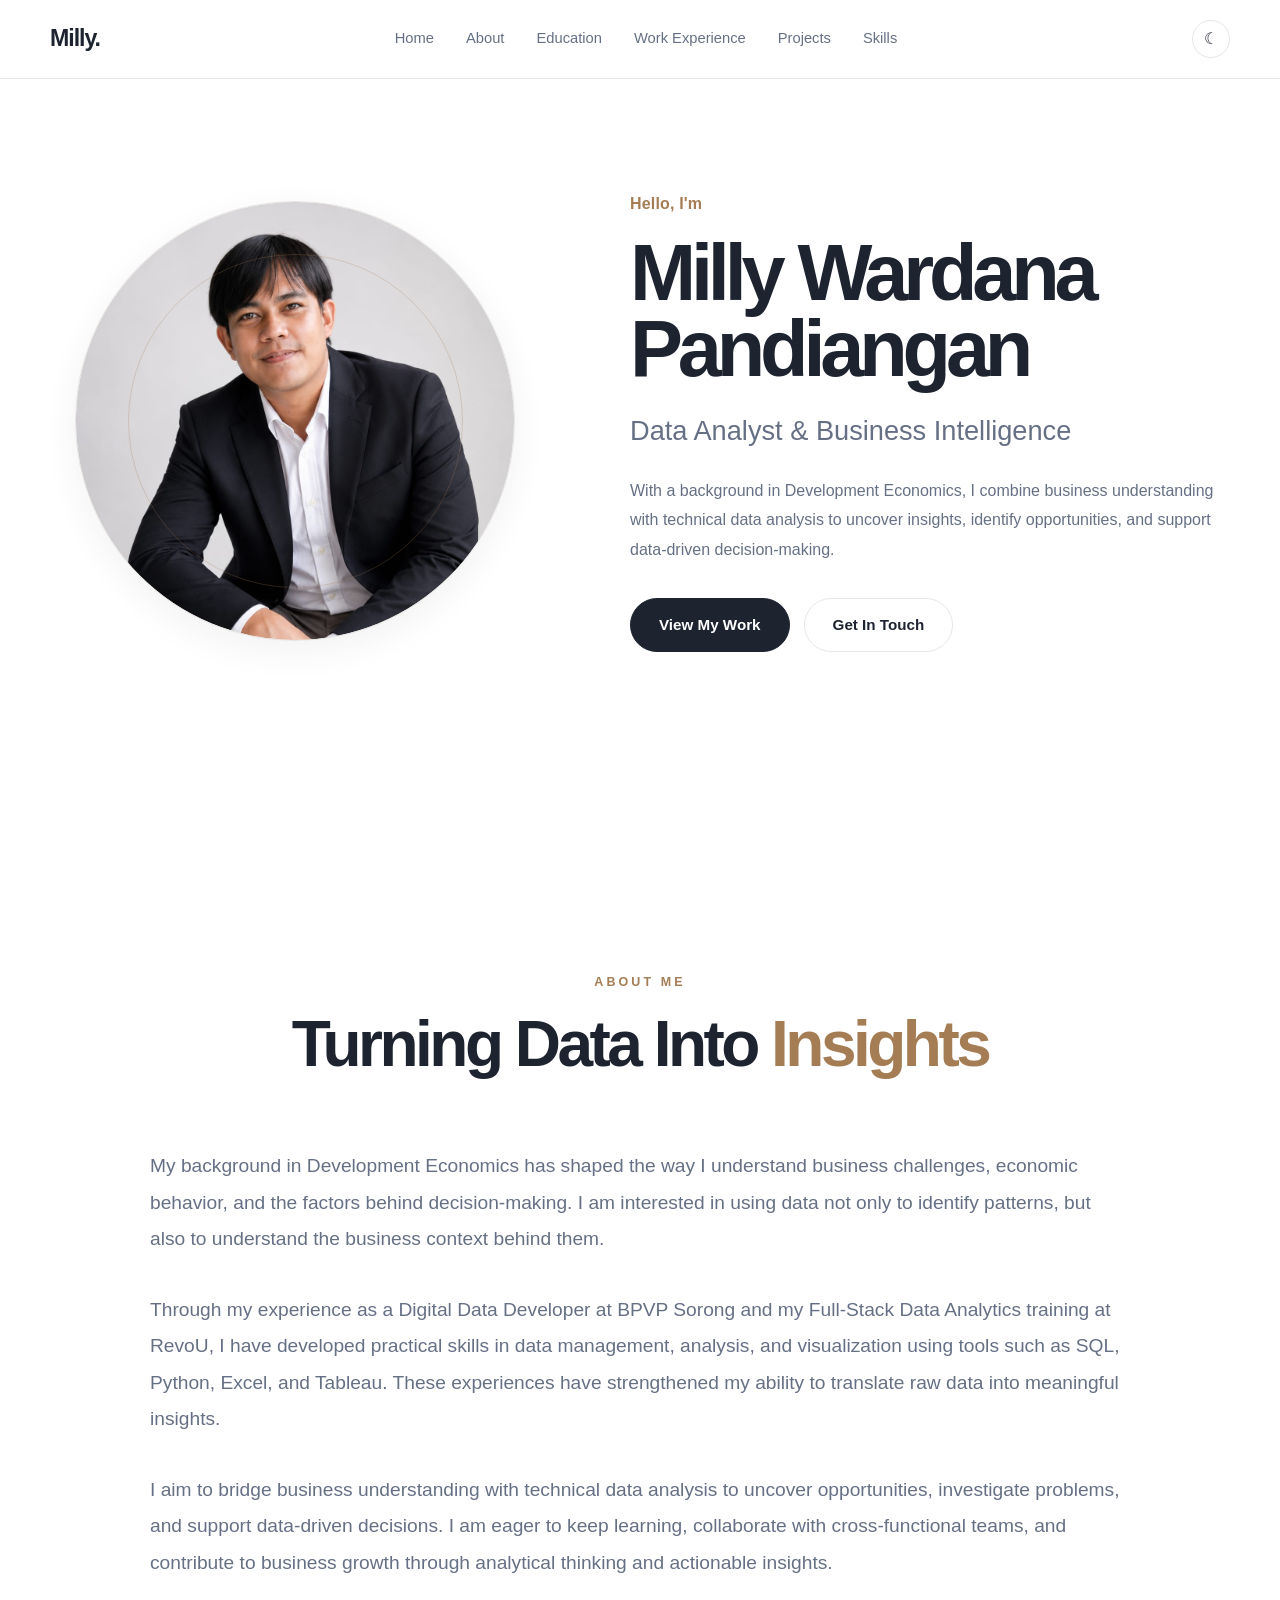
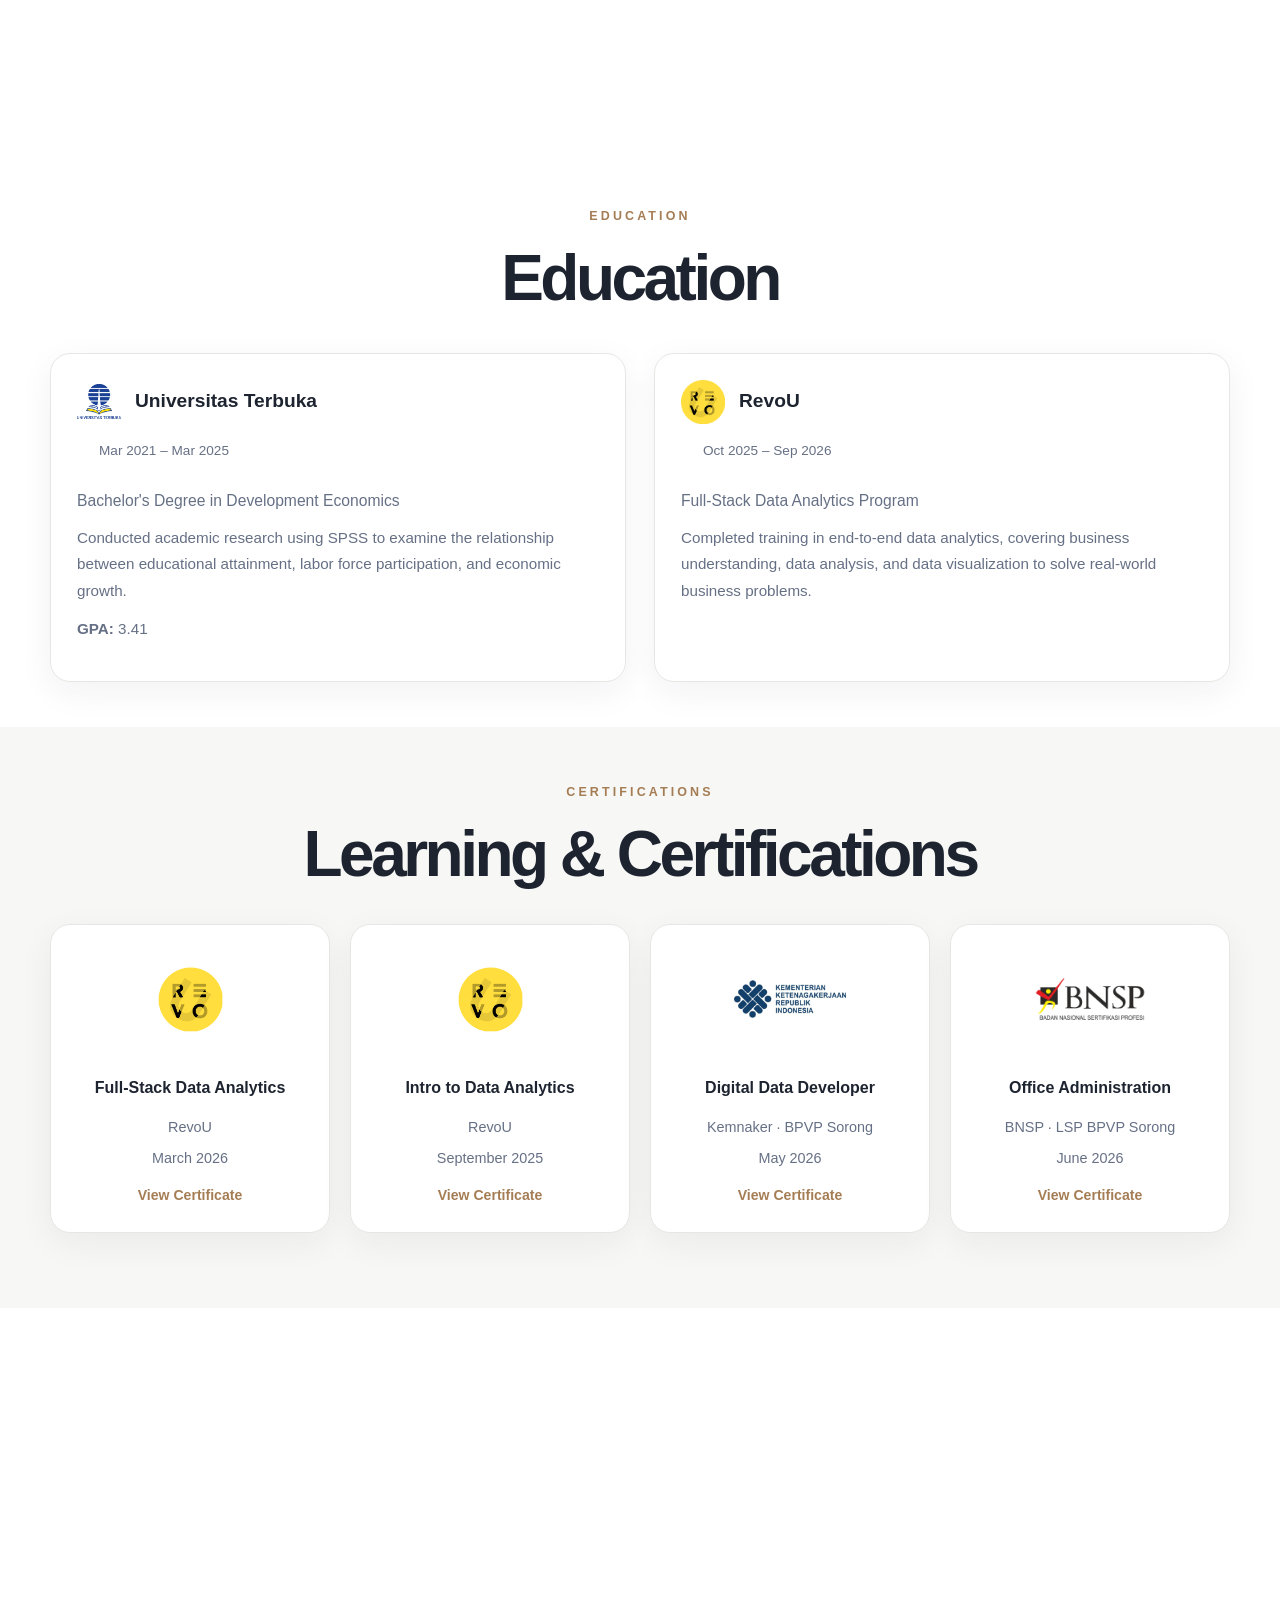
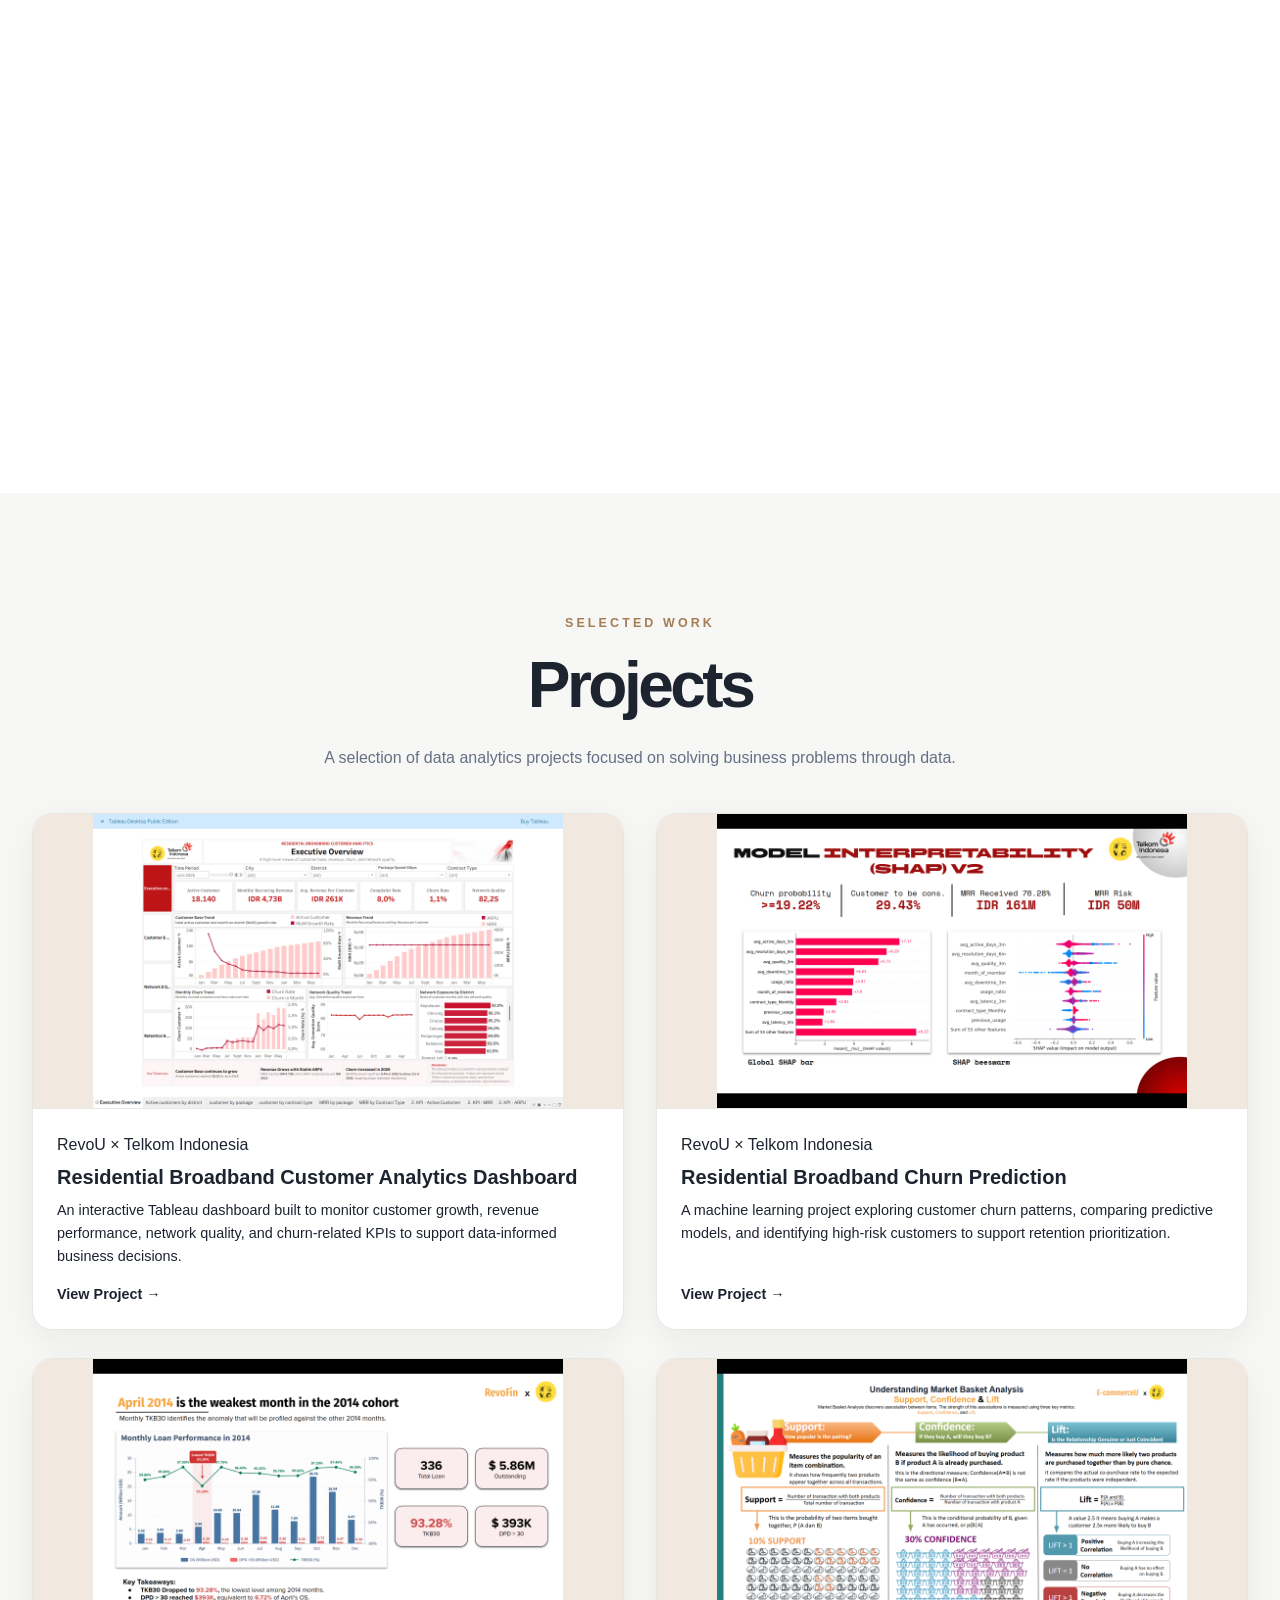
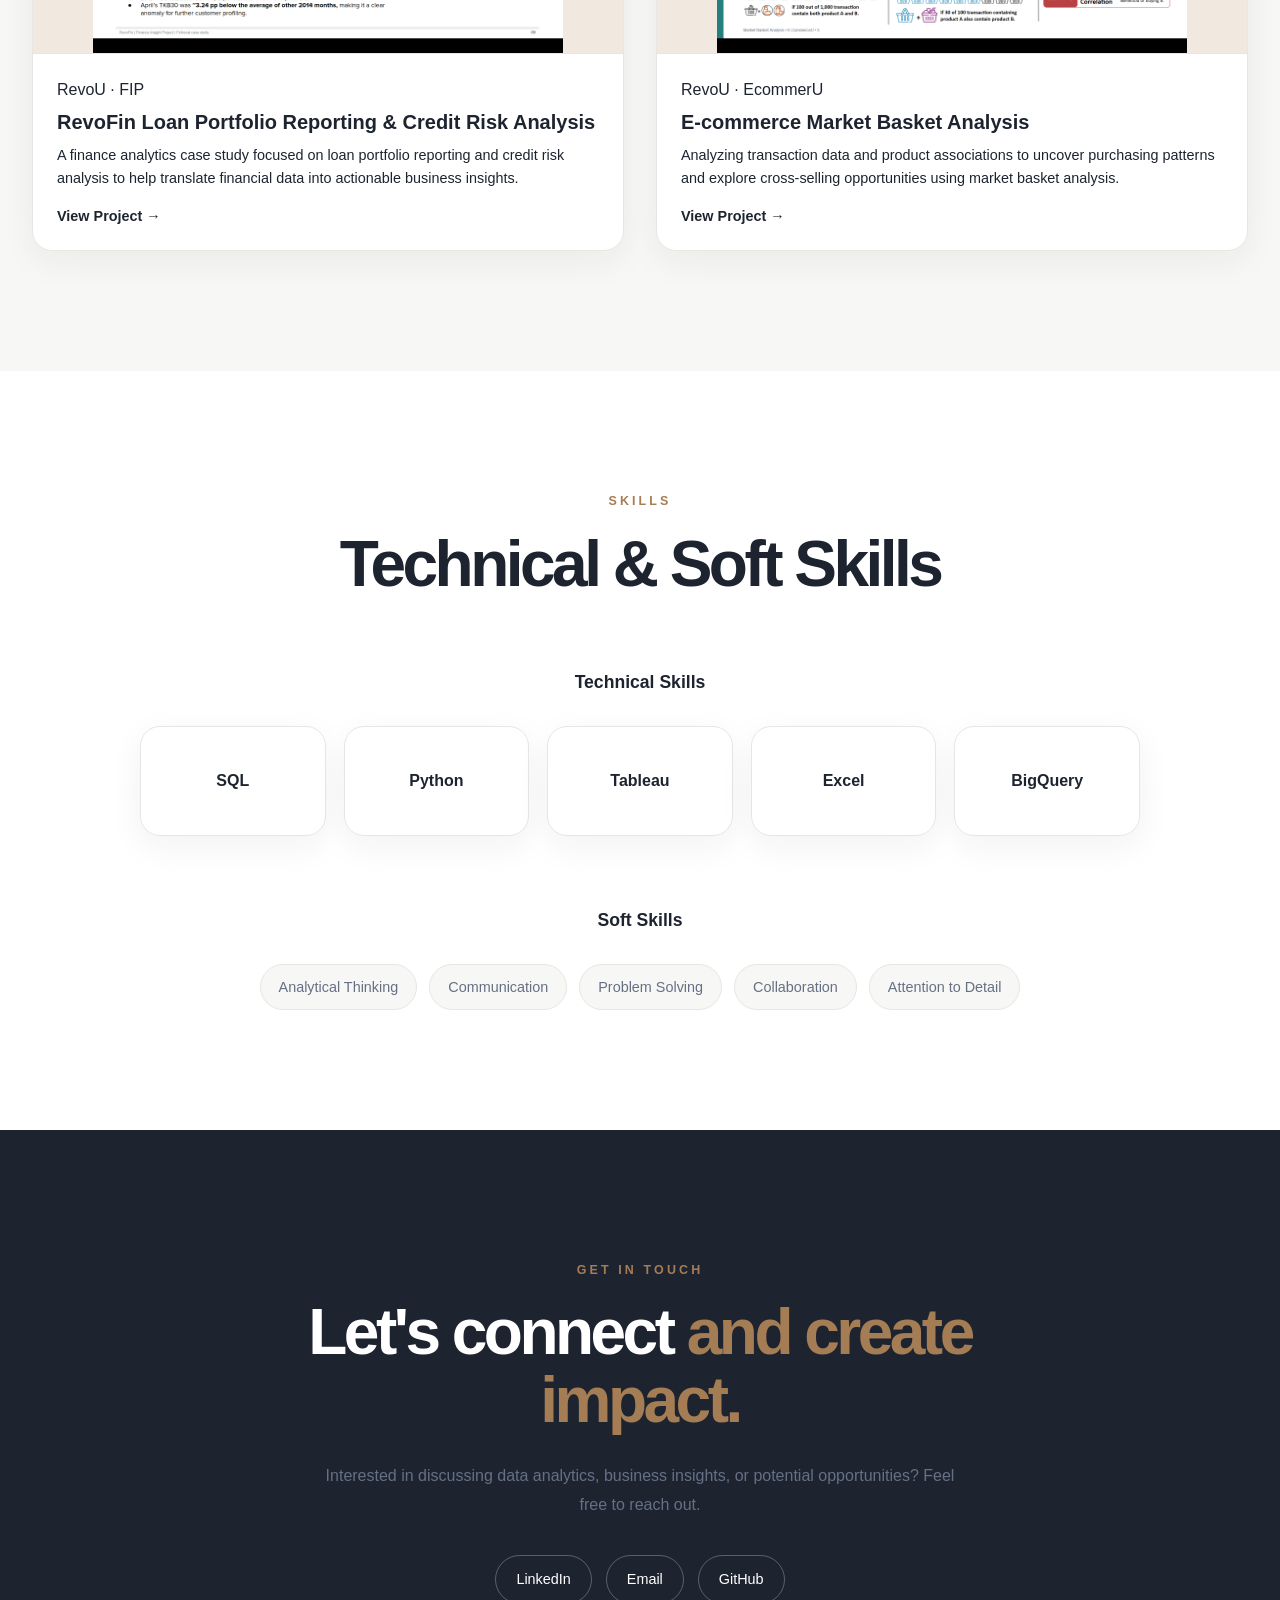
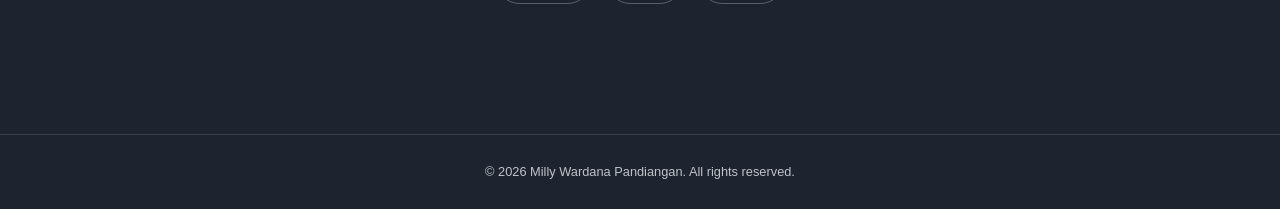
==== commit aa4d23e7: "Fix customer analytics project link" ====
--- a/index.html
+++ b/index.html
@@ -671,7 +671,7 @@
                             data-informed business decisions.
                         </p>
 
-                        <a href="#" class="project-link">
+                      <a href="project-customer-analytics.html" class="project-link">
                             View Project →
                         </a>
 
--- a/css/style.css
+++ b/css/style.css
@@ -1215,7 +1215,7 @@
 }
 
 .project-image {
-    aspect-ratio: 2.5 / 1;
+    aspect-ratio: 2 / 1;
     display: flex;
     align-items: center;
     justify-content: center;
@@ -1230,37 +1230,31 @@
 .project-image img {
     width: 100%;
     height: 100%;
-    object-fit: cover;
+    object-fit: contain;
+    display: block;
 }
 
 .project-content {
     display: flex;
     flex-direction: column;
     flex: 1;
-    padding: 24px 26px;
+    padding: 22px 24px;
 }
 
 .project-category {
+    margin-bottom: 6px;
+}
+
+.project-content h3 {
     margin-bottom: 8px;
-    color: var(--accent);
-    font-size: 0.75rem;
-    font-weight: 700;
-    letter-spacing: 0.1em;
-    text-transform: uppercase;
-}
-
-.project-content h3 {
-    margin-bottom: 12px;
-    color: var(--text-main);
-    font-size: 1.35rem;
+    font-size: 1.25rem;
     line-height: 1.35;
 }
 
 .project-content > p:not(.project-category) {
-    margin-bottom: 20px;
-    color: var(--text-soft);
-    font-size: 0.95rem;
-    line-height: 1.7;
+    margin-bottom: 14px;
+    font-size: 0.9rem;
+    line-height: 1.6;
 }
 
 .project-link {
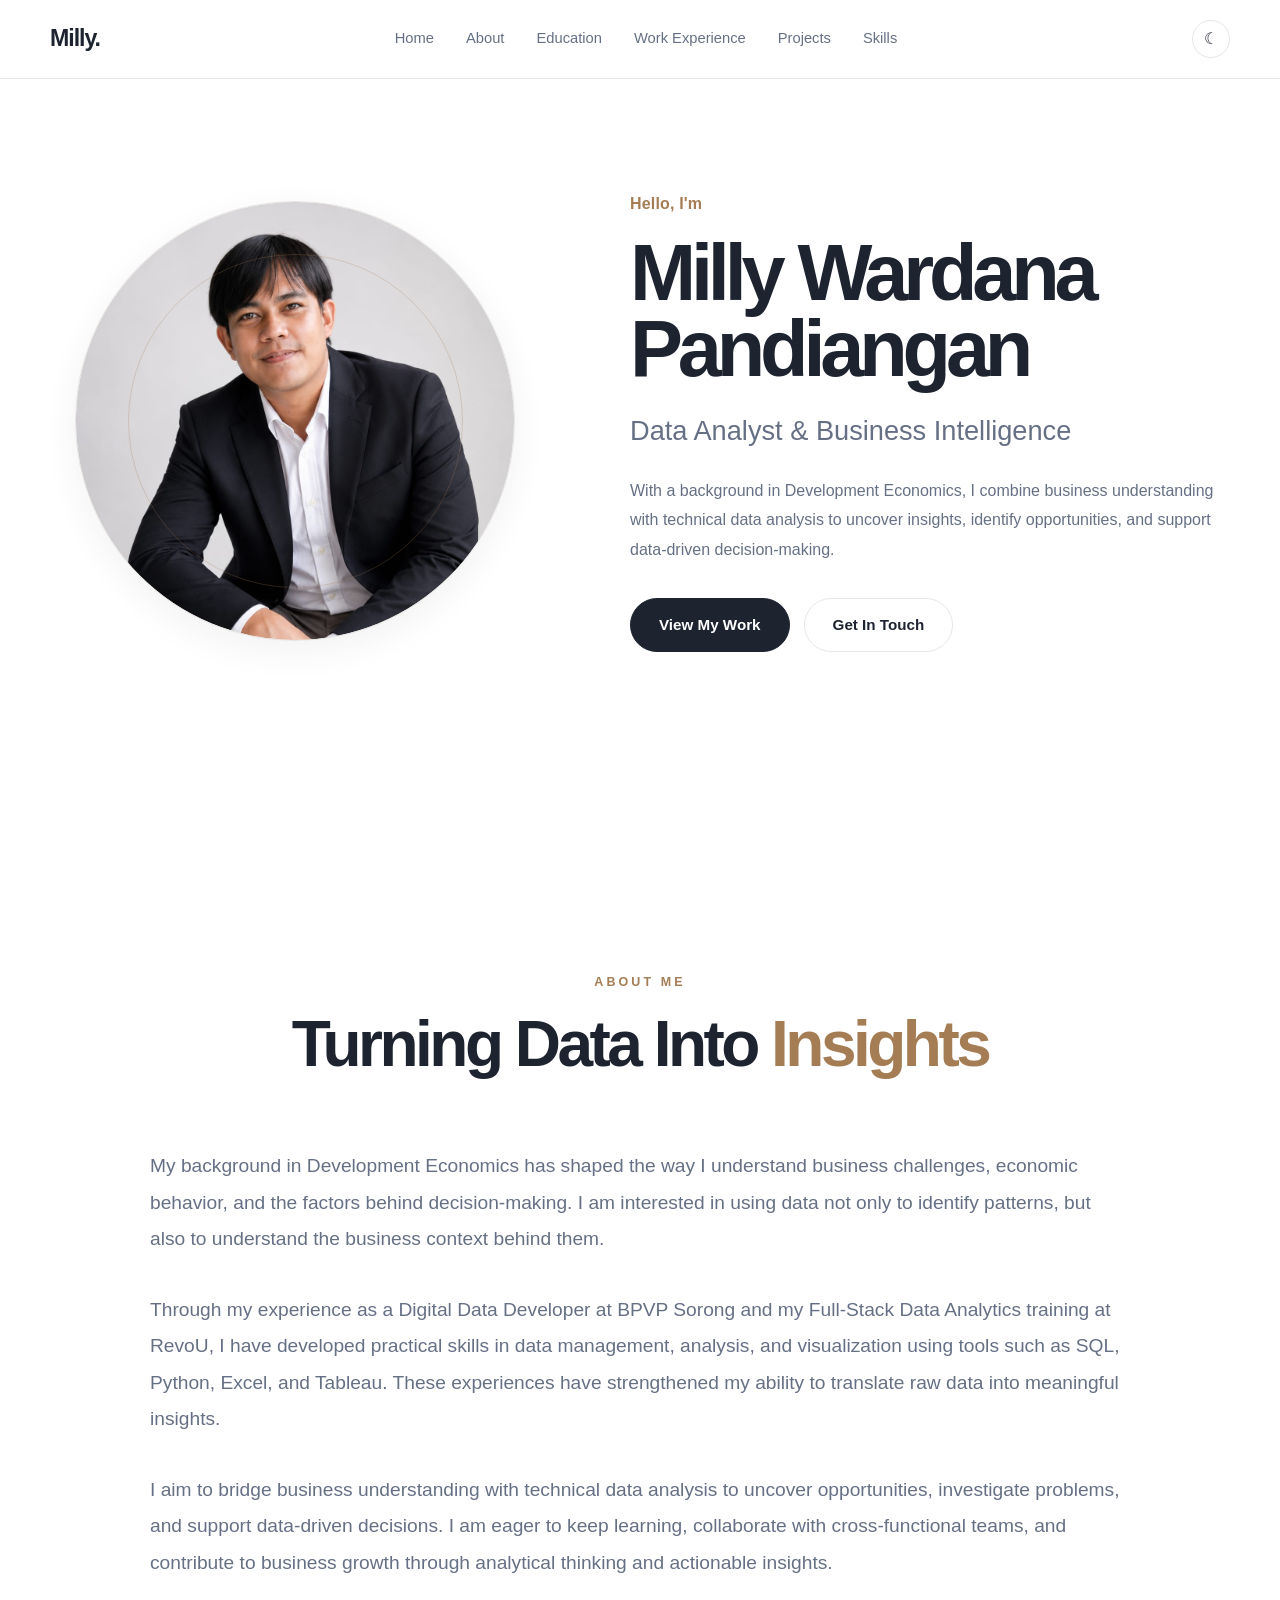
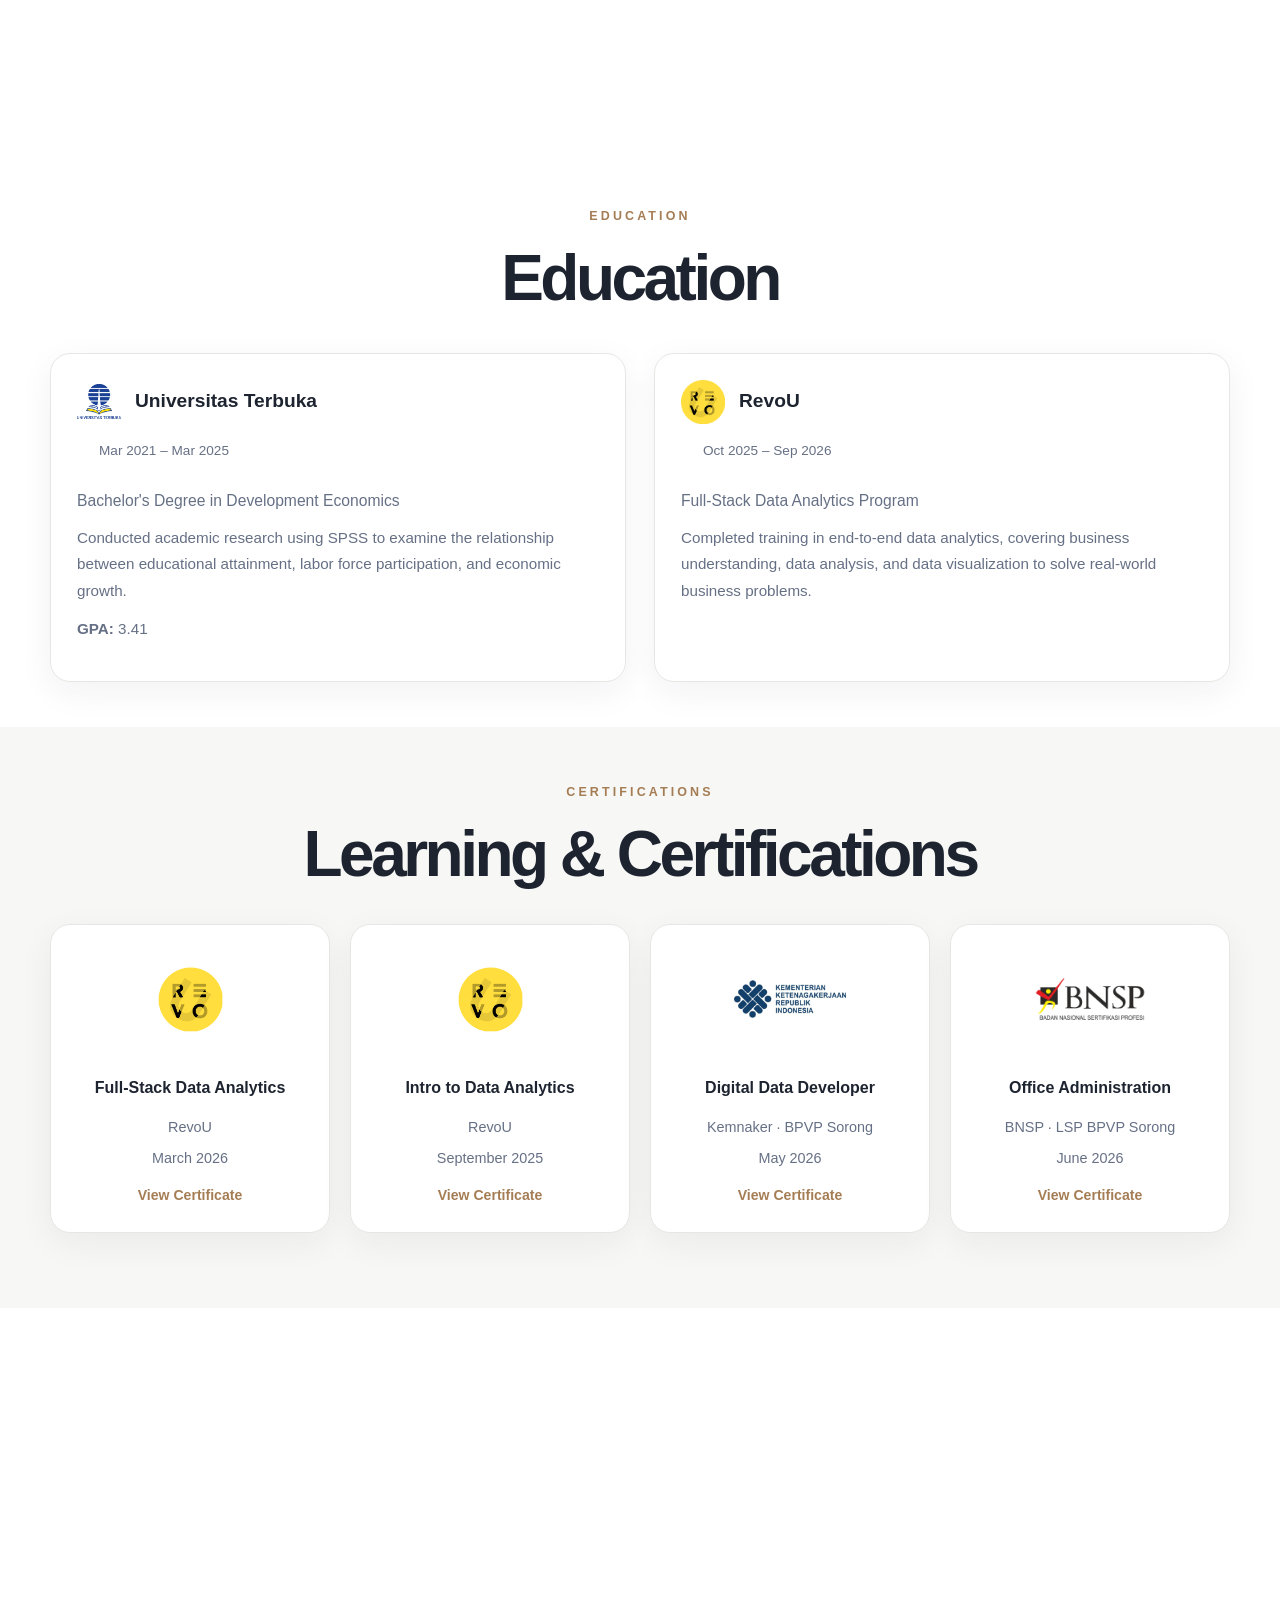
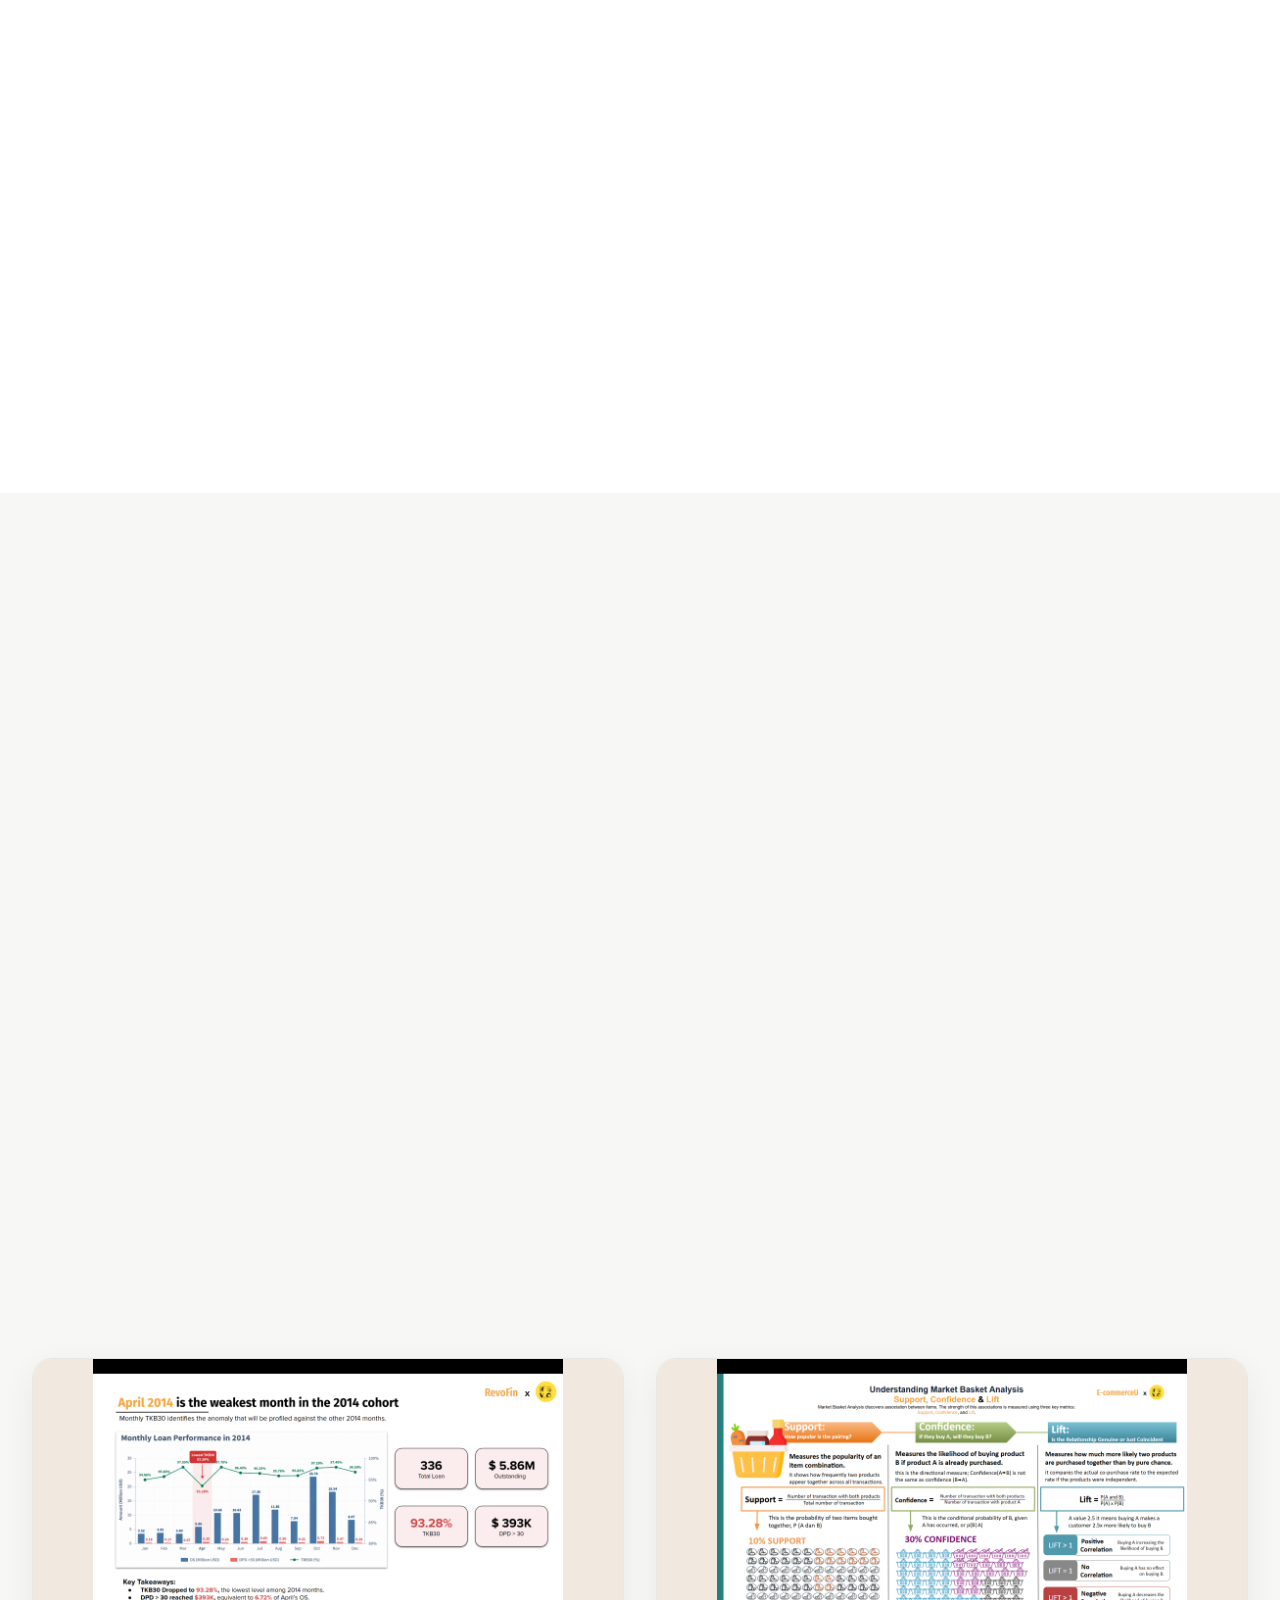
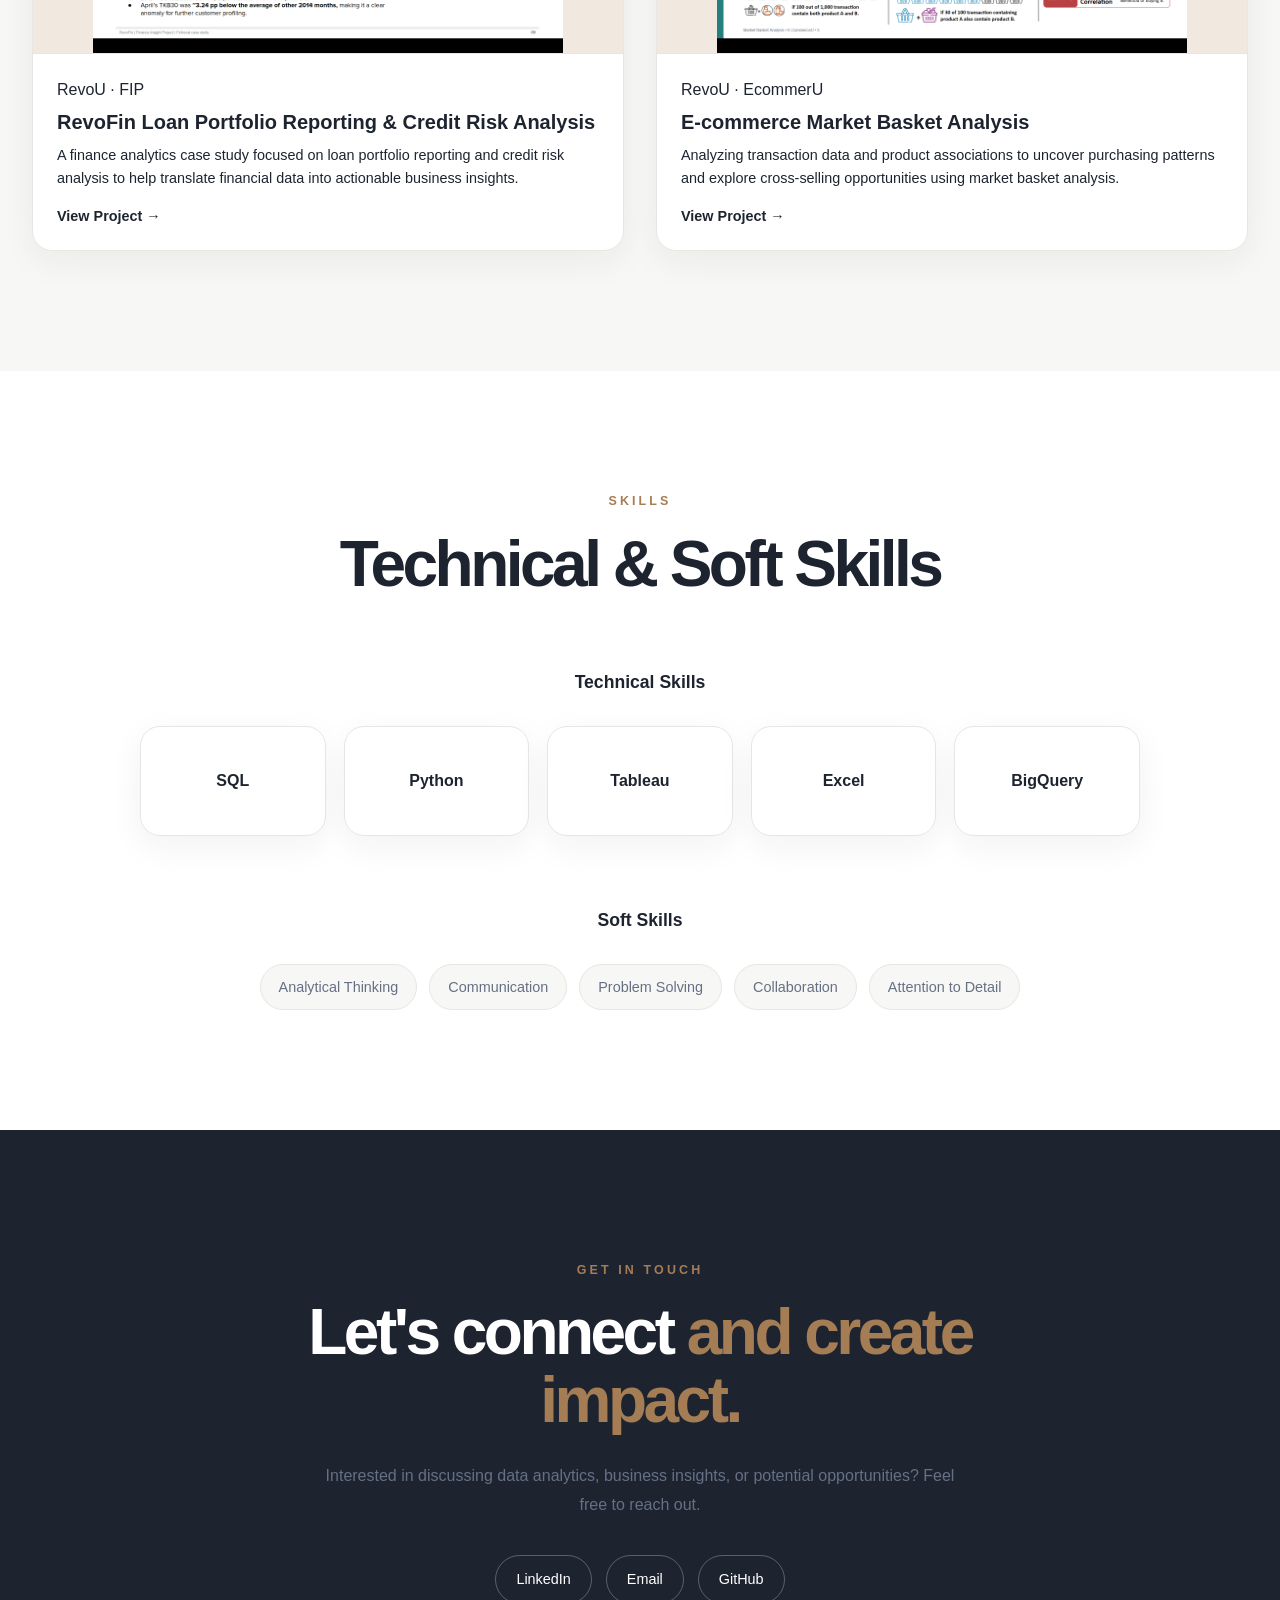
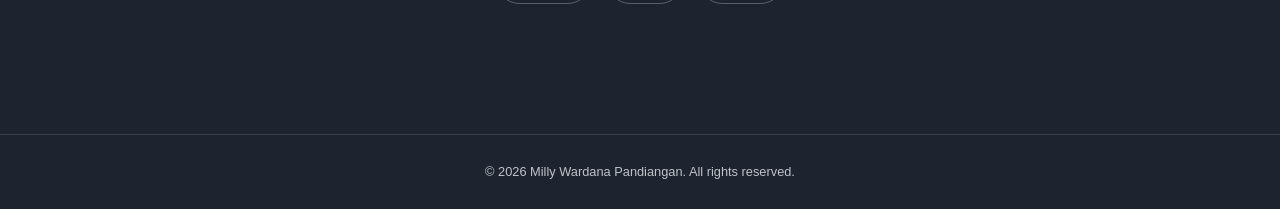
==== commit 31956bc3: "fix churn prediction project link" ====
--- a/index.html
+++ b/index.html
@@ -710,8 +710,9 @@
                             retention prioritization.
                         </p>
 
-                        <a href="#" class="project-link">
-                            View Project →
+                        <a href="project-churn-prediction.html" 
+                        class="project-link">
+                            View Project
                         </a>
 
                     </div>
